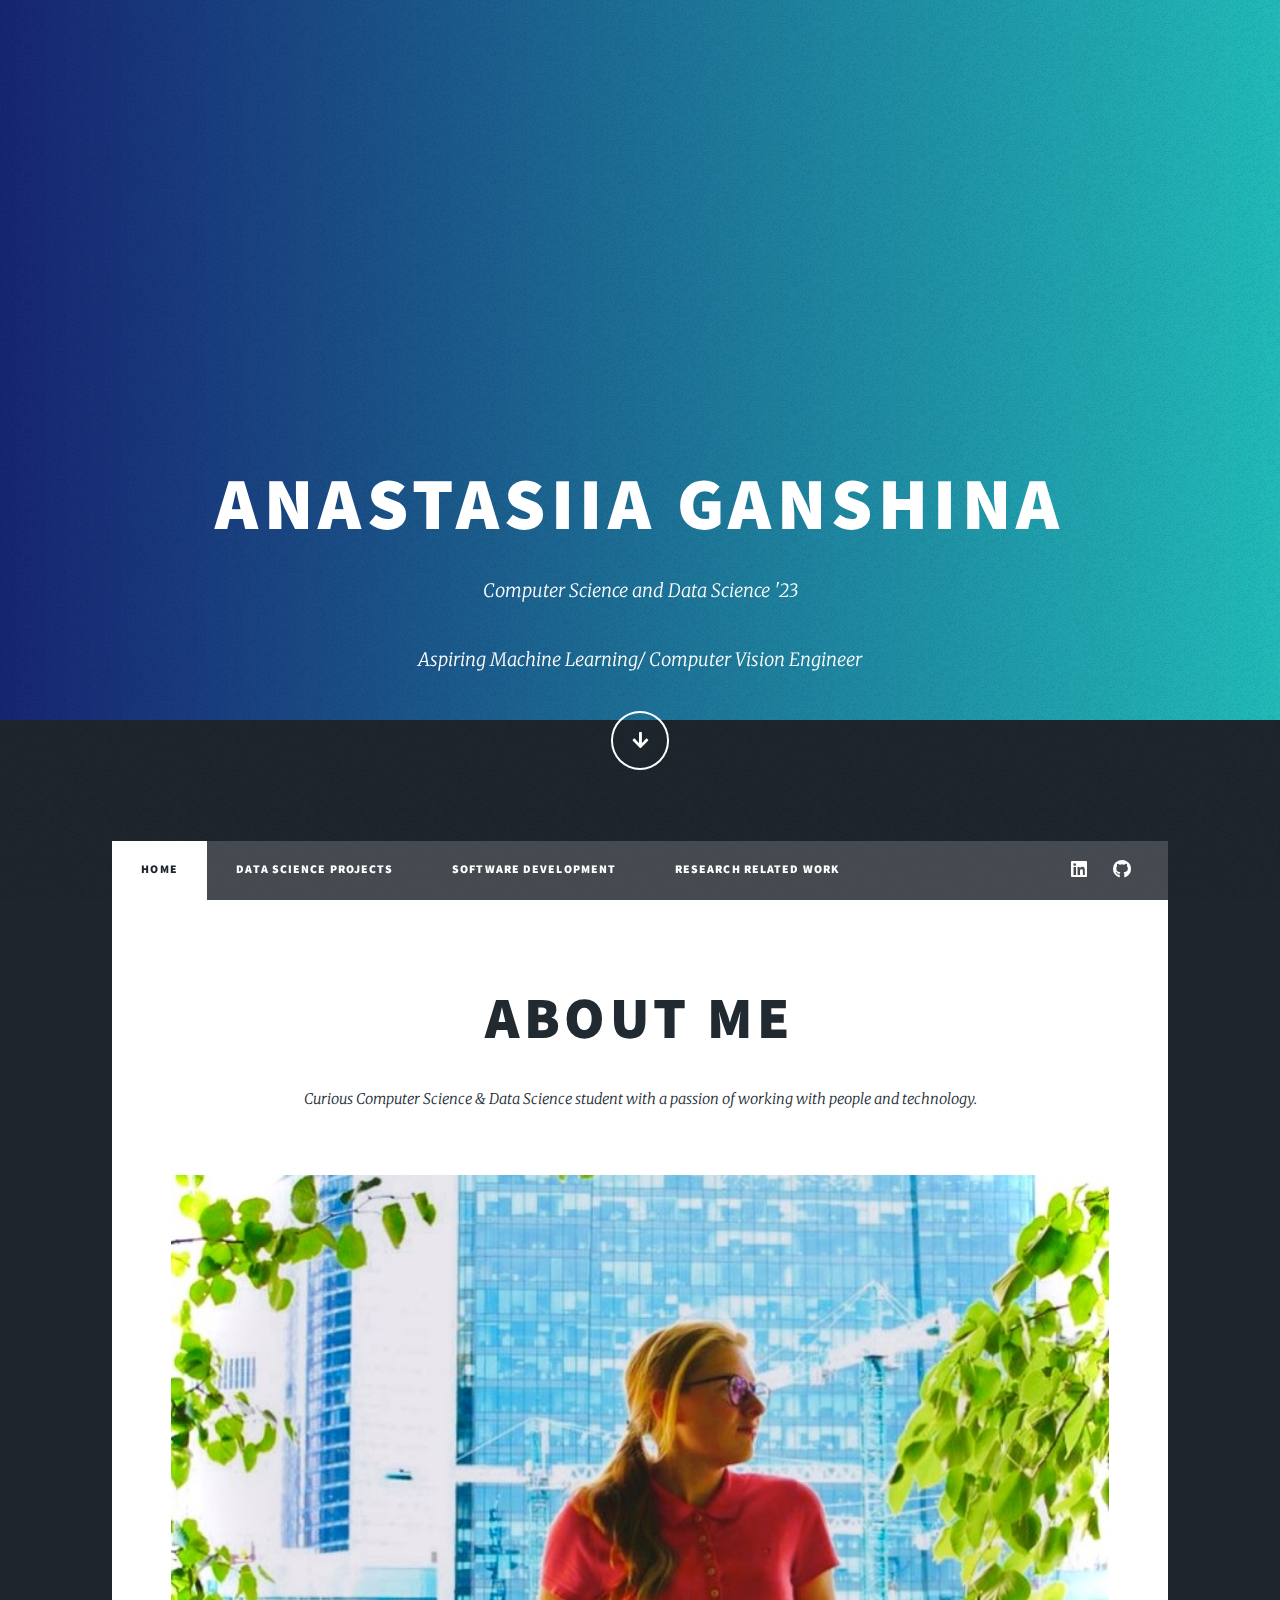
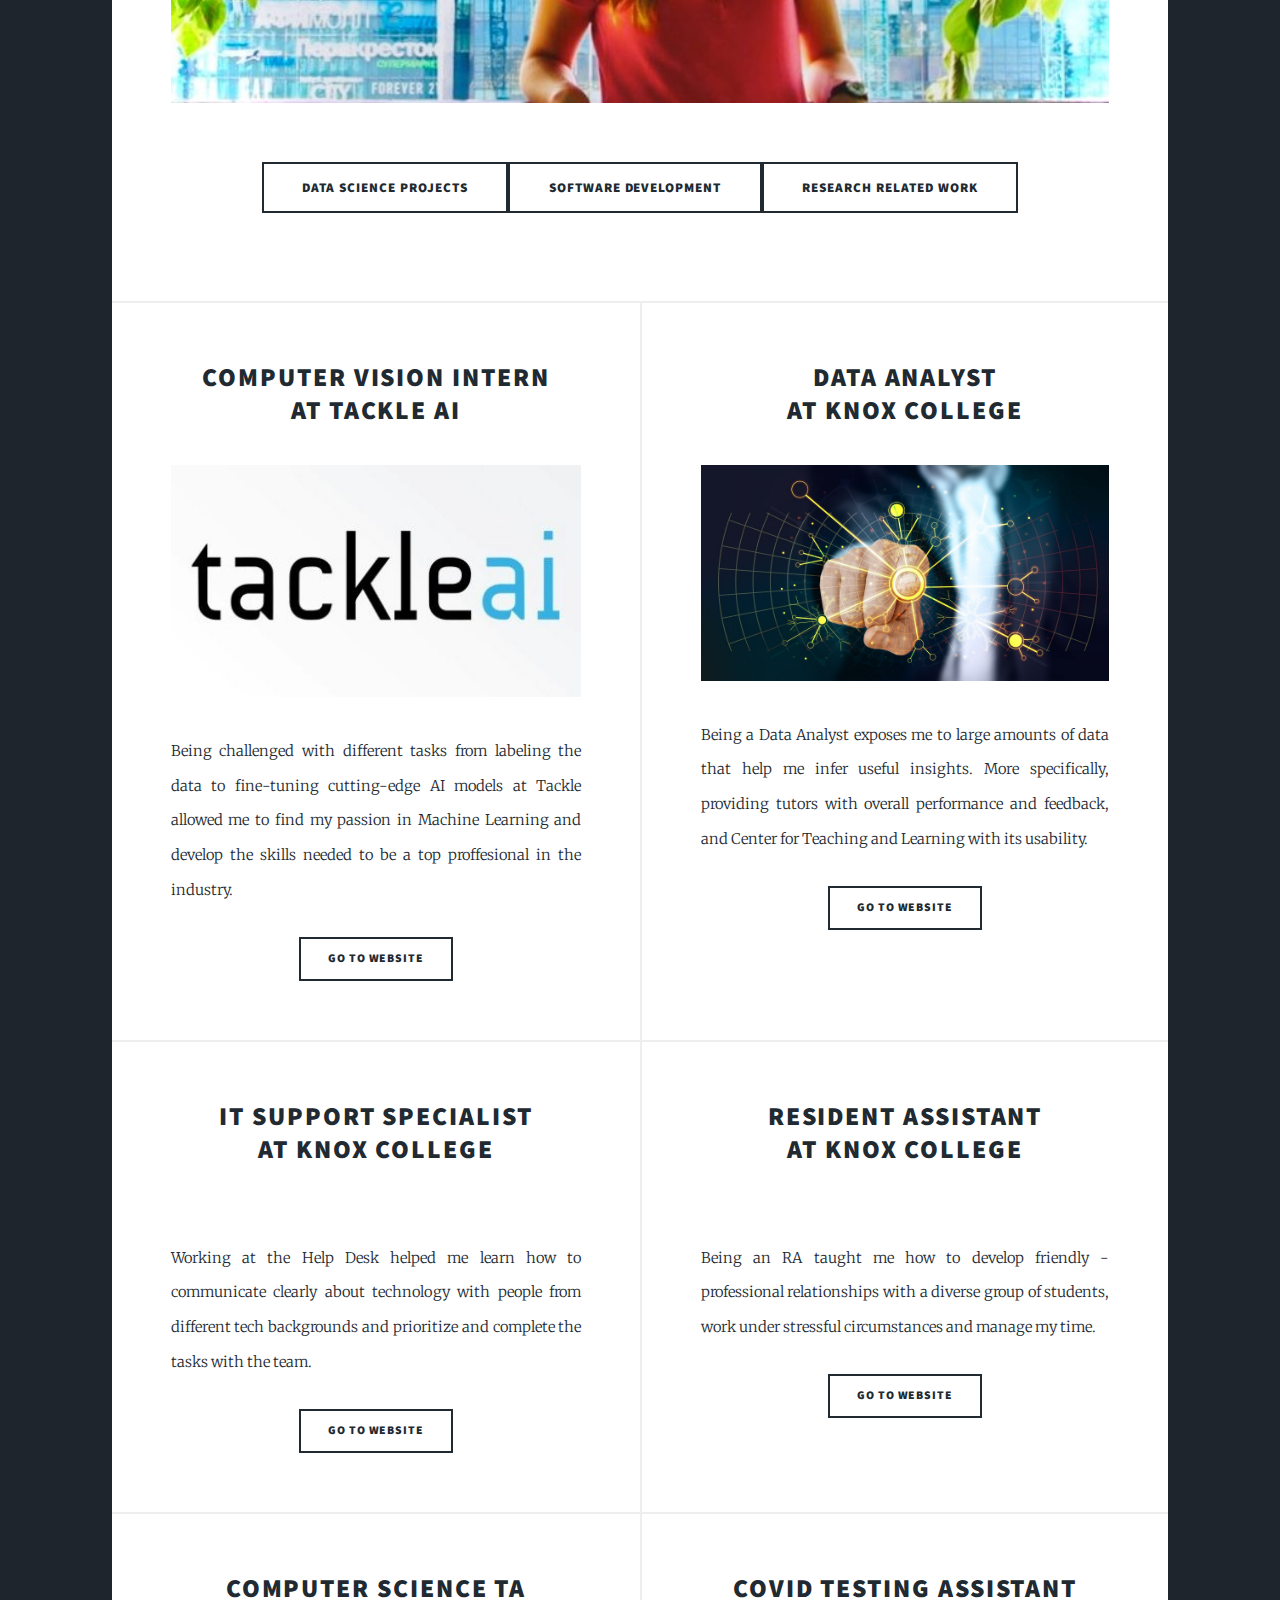
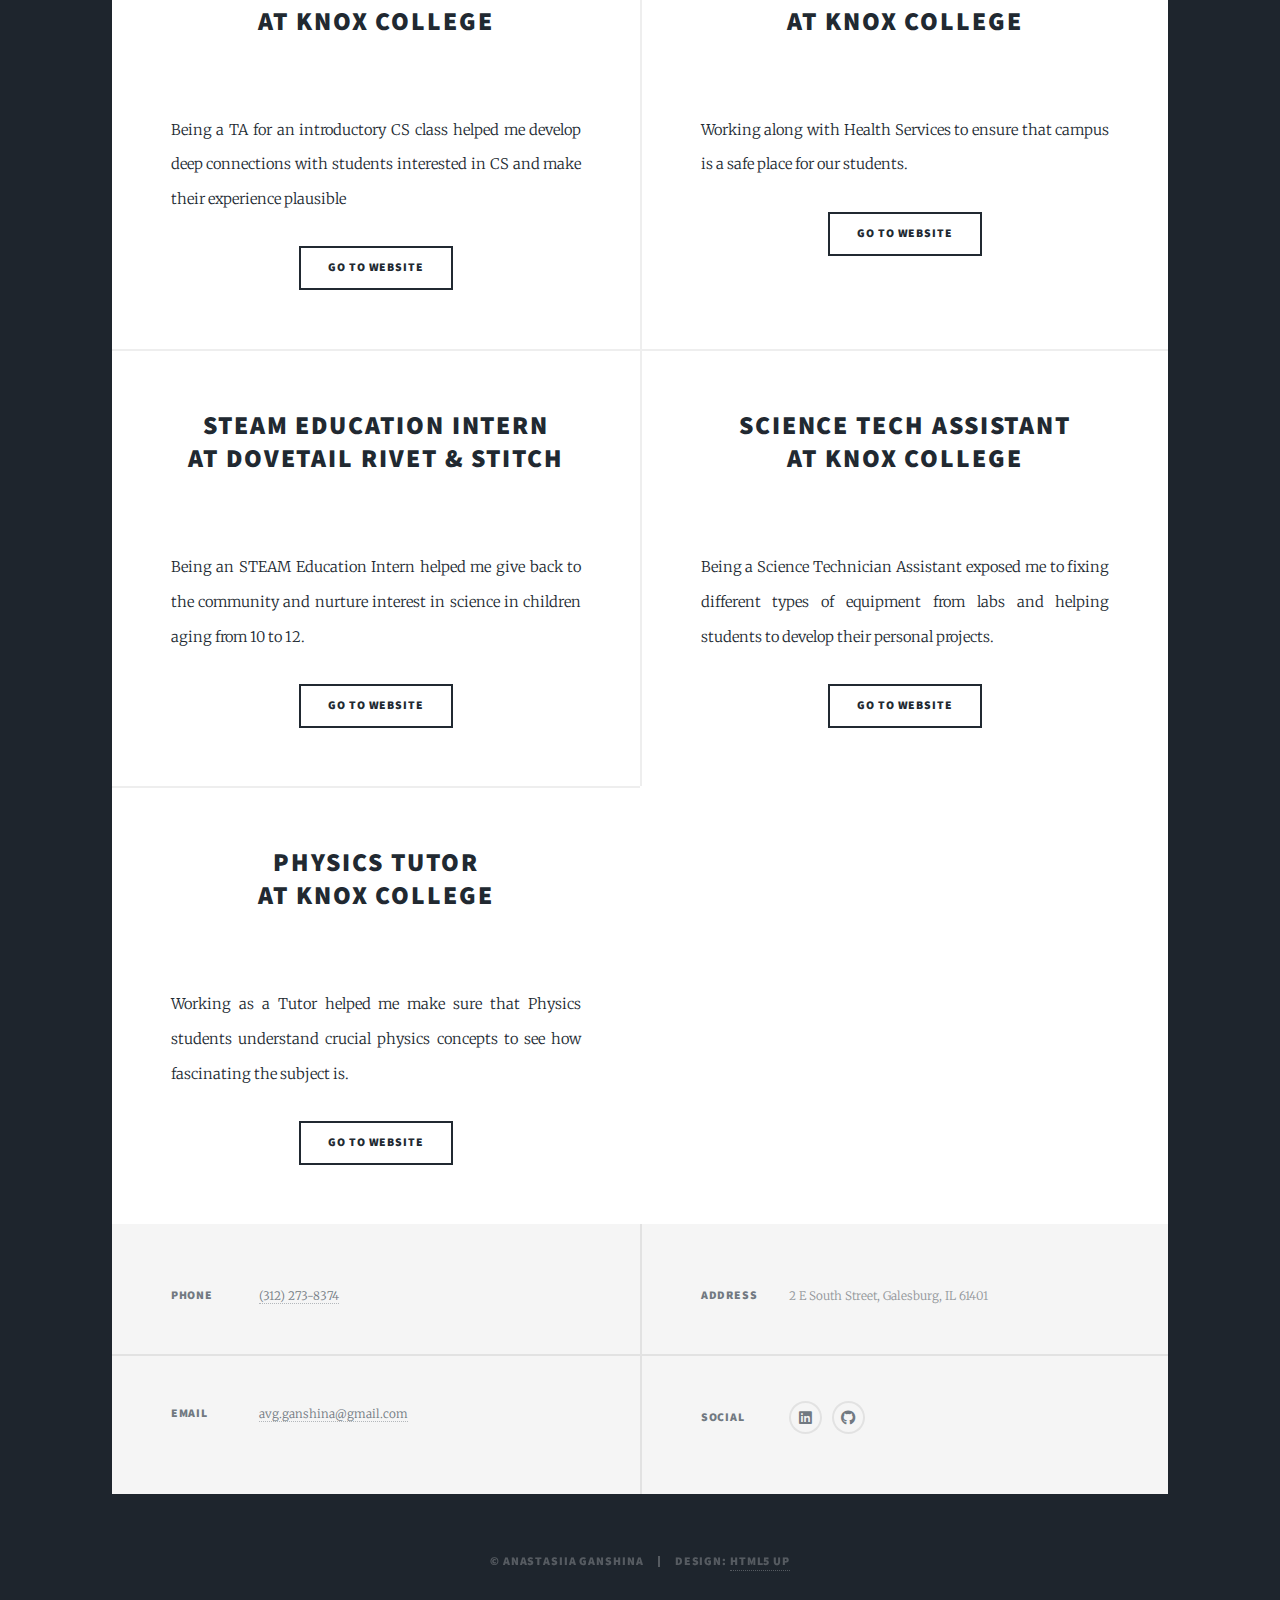
==== index.html @ b0a7578c "Add files via upload" ====
<!DOCTYPE HTML>
<html>
	<head>
		<title>Anastasiia Ganshina</title>
		<meta charset="utf-8" />
		<meta name="viewport" content="width=device-width, initial-scale=1, user-scalable=no" />
		<link rel="stylesheet" href="assets/css/main.css" />
		<noscript><link rel="stylesheet" href="assets/css/noscript.css" /></noscript>
	</head>
	<body class="is-preload">

		<!-- Wrapper -->
			<div id="wrapper" class="fade-in">

				<!-- Intro -->
					<div id="intro">
						<h1>Anastasiia Ganshina</h1>
						<p>Computer Science and Data Science '23</p>
						<p>Aspiring Machine Learning/ Computer Vision Engineer</p>
							<ul class="actions">
							<li><a href="#header" class="button icon solid solo fa-arrow-down scrolly">Continue</a></li>
						</ul>
					</div>

				<!-- Header -->
					<header id="header">
						<a href="index.html" class="logo">My Story</a>
					</header>

				<!-- Nav -->
					<nav id="nav">
						<ul class="links">
							<li class="active"><a href="index.html">Home</a></li>
							<li><a href="datascience.html">Data Science Projects</a></li>
							<li><a href="softwareengineering.html">Software Development</a></li>
							<li><a href="researchwork.html">Research Related Work</a></li>
														
						</ul>
						<ul class="icons">
							<li><a href="https://www.linkedin.com/in/anastasiia-ganshina-69b8a2183/" class="icon brands fa-linkedin"><span class="label">LinkedIn</span></a></li>
							<li><a href="https://github.com/avganshina" class="icon brands fa-github"><span class="label">GitHub</span></a></li>
						</ul>
					</nav>

				<!-- Main -->
					<div id="main">

						<!-- Featured Post -->
							<article class="post featured">
								<header class="major">
									<h2><a href="#">About me</a></h2>
									<p>Curious Computer Science & Data Science student with a passion of working with people and technology.
								</header>
								<a href="#" class="image main"><img src="images/main.jpg" alt="" /></a>
								<ul class="actions special">
									<li><a href="datascience.html" class="button large">Data Science Projects</a><a href="softwareengineering.html" class="button large">Software Development</a><a href="researchwork.html" class="button large">Research Related Work</a></li>
								</ul>
							</article>

						<!-- Posts -->
							<section class="posts">
								<article>
									<header>
										<h2><a href="https://youtu.be/aEk3K0BgQRw">Computer Vision Intern<br />
										at Tackle Ai</a></h2>
									</header>
									<a href="https://youtu.be/aEk3K0BgQRw" class="image fit"><img src="images/tackleai.jpg" alt="" /></a>
									<p> Being challenged with different tasks from labeling the data to fine-tuning cutting-edge AI models at Tackle allowed me to find my passion in Machine Learning and develop the skills needed to be a top proffesional in the industry.</p>
									<ul class="actions special">
										<li><a href="https://tackleai.com/" class="button">Go to Website</a></li>
									</ul>
								</article>

								<article>
									<header>
										<h2><a href="https://www.knox.edu/offices/academic-affairs/center-for-teaching-and-learning/ctl-tutoring">Data Analyst<br />
										at Knox College</a></h2>
									</header>
									<a href="https://www.knox.edu/offices/information-technology-services/help-desk" class="image fit"><img src="images/data.jpg" alt="" /></a>
									<p>Being a Data Analyst exposes me to large amounts of data that help me infer useful insights. More specifically, providing tutors with overall performance and feedback, and Center for Teaching and Learning with its usability.</p>
									<ul class="actions special">
										<li><a href="https://www.knox.edu/offices/information-technology-services/help-desk" class="button">Go to Website</a></li>
									</ul>
								</article>
								<article>
									<header>
										<h2><a href="https://www.knox.edu/offices/information-technology-services/help-desk">IT Support Specialist<br />
										at Knox College</a></h2>
									</header>
									<a href="https://www.knox.edu/offices/information-technology-services/help-desk" class="image fit"><img src="images/helpdesk.jpg" alt="" /></a>
									<p>Working at the Help Desk helped me learn how to communicate clearly about technology with people from different tech backgrounds and prioritize and complete the tasks with the team.</p>
									<ul class="actions special">
										<li><a href="https://www.knox.edu/offices/information-technology-services/help-desk" class="button">Go to Website</a></li>
									</ul>
								</article>
								<article>
									<header>
										<h2><a href="https://www.knox.edu/offices/student-development/campus-life/residence-life/resident-assistant-staff">Resident Assistant<br />
										at Knox College</a></h2>
									</header>
									<a href="https://www.knox.edu/offices/student-development/campus-life/residence-life/resident-assistant-staff" class="image fit"><img src="images/Resident Assistant.jpg" alt="" /></a>
									<p>Being an RA taught me how to develop friendly - professional relationships with a diverse group of students, work under stressful circumstances and manage my time.</p>
									<ul class="actions special">
										<li><a href="https://www.knox.edu/offices/student-development/campus-life/residence-life/resident-assistant-staff" class="button">Go to Website</a></li>
									</ul>
								</article>
								<article>
									<header>
										<h2><a href="https://www.knox.edu/academics/majors-and-minors/computer-science/experiences-and-opportunities">Computer Science TA<br />
										at Knox College</a></h2>
									</header>
									<a href="https://www.knox.edu/academics/majors-and-minors/computer-science/experiences-and-opportunities" class="image fit"><img src="images/code.jpg" alt="" /></a>
									<p>Being a TA for an introductory CS class helped me develop deep connections with students interested in CS and make their experience plausible</p>
									<ul class="actions special">
										<li><a href="https://www.knox.edu/academics/majors-and-minors/computer-science/experiences-and-opportunities" class="button">Go to Website</a></li>
									</ul>
								</article>
								<article>
									<header>
										<h2><a href="https://www.knox.edu/knoxtogether/health-and-wellness">COVID Testing Assistant<br />
										at Knox College</a></h2>
									</header>
									<a href="https://www.knox.edu/offices/information-technology-services/help-desk" class="image fit"><img src="images/covid.jpg" alt="" /></a>
									<p>Working along with Health Services to ensure that campus is a safe place for our students.</p>
									<ul class="actions special">
										<li><a href="https://www.knox.edu/knoxtogether/health-and-wellness" class="button">Go to Website</a></li>
									</ul>
								</article>
								<article>
									<header>
										<h2><a href="https://www.dovetailrivetstitch.com/">STEAM Education Intern<br />
										at Dovetail Rivet & Stitch</a></h2>
									</header>
									<a href="https://www.dovetailrivetstitch.com/" class="image fit"><img src="images/dras.jpg" alt="" /></a>
									<p>Being an STEAM Education Intern helped me give back to the community and nurture interest in science in children aging from 10 to 12.</p>
									<ul class="actions special">
										<li><a href="https://www.dovetailrivetstitch.com/" class="button">Go to Website</a></li>
									</ul>
								</article>
								<article>
									<header>
										<h2><a href="https://www.knox.edu/academics/majors-and-minors/physics/experiences-and-opportunities">Science Tech Assistant<br />
										at Knox College</a></h2>
									</header>
									<a href="https://www.knox.edu/academics/majors-and-minors/physics/experiences-and-opportunities" class="image fit"><img src="images/techassist.jpg" alt="" /></a>
									<p>Being a Science Technician Assistant exposed me to fixing different types of equipment from labs and helping students to develop their personal projects.</p>
									<ul class="actions special">
										<li><a href="https://www.knox.edu/academics/majors-and-minors/physics/experiences-and-opportunities" class="button">Go to Website</a></li>
									</ul>
								</article>
								<article>
									<header>
										<h2><a href="https://www.knox.edu/offices/academic-affairs/center-for-teaching-and-learning/ctl-tutoring">Physics Tutor<br />
										at Knox College</a></h2>
									</header>
									<a href="https://www.knox.edu/offices/academic-affairs/center-for-teaching-and-learning/ctl-tutoring" class="image fit"><img src="images/physics.jpg" alt="" /></a>
									<p>Working as a Tutor helped me make sure that Physics students understand crucial physics concepts to see how fascinating the subject is.</p>
									<ul class="actions special">
										<li><a href="https://www.knox.edu/offices/academic-affairs/center-for-teaching-and-learning/ctl-tutoring" class="button">Go to Website</a></li>
									</ul>
								</article>
							</section>				
					</div>

					<footer id="footer">
						<section class="split contact">
							<section>
								<h3>Phone</h3>
								<p><a href="#">(312) 273-8374</a></p>
							</section>
							<section>
								<h3>Email</h3>
								<p><a href="#">avg.ganshina@gmail.com</a></p>
							</section>
						</section>

						<section class="split contact">
							<section>
								<h3>Address</h3>
								<p>2 E South Street, Galesburg, IL 61401</p>
							</section>
							<section>
								<h3>Social</h3>
								<ul class="icons alt">
									<li><a href="https://www.linkedin.com/in/anastasiia-ganshina-69b8a2183/" class="icon brands alt fa-linkedin"><span class="label">LinkedIn</span></a></li>
									<li><a href="https://github.com/avganshina/anastasiaganshina" class="icon brands alt fa-github"><span class="label">GitHub</span></a></li>
								</ul>
							</section>
						</section>
					</footer>

				<!-- Copyright -->
					<div id="copyright">
						<ul><li>&copy; Anastasiia Ganshina</li><li>Design: <a href="https://html5up.net">HTML5 UP</a></li></ul>
					</div>

			</div>

		<!-- Scripts -->
			<script src="assets/js/jquery.min.js"></script>
			<script src="assets/js/jquery.scrollex.min.js"></script>
			<script src="assets/js/jquery.scrolly.min.js"></script>
			<script src="assets/js/browser.min.js"></script>
			<script src="assets/js/breakpoints.min.js"></script>
			<script src="assets/js/util.js"></script>
			<script src="assets/js/main.js"></script>

	</body>
</html>
---- assets/css/main.css ----
@import url(fontawesome-all.min.css);
@import url("https://fonts.googleapis.com/css?family=Merriweather:300,700,300italic,700italic|Source+Sans+Pro:900");

/*
	Massively by HTML5 UP
	html5up.net | @ajlkn
	Free for personal and commercial use under the CCA 3.0 license (html5up.net/license)
*/

html, body, div, span, applet, object,
iframe, h1, h2, h3, h4, h5, h6, p, blockquote,
pre, a, abbr, acronym, address, big, cite,
code, del, dfn, em, img, ins, kbd, q, s, samp,
small, strike, strong, sub, sup, tt, var, b,
u, i, center, dl, dt, dd, ol, ul, li, fieldset,
form, label, legend, table, caption, tbody,
tfoot, thead, tr, th, td, article, aside,
canvas, details, embed, figure, figcaption,
footer, header, hgroup, menu, nav, output, ruby,
section, summary, time, mark, audio, video {
	margin: 0;
	padding: 0;
	border: 0;
	font-size: 100%;
	font: inherit;
	vertical-align: baseline;}

article, aside, details, figcaption, figure,
footer, header, hgroup, menu, nav, section {
	display: block;}

body {
	line-height: 1;
}

ol, ul {
	list-style: none;
}

blockquote, q {
	quotes: none;
}

	blockquote:before, blockquote:after, q:before, q:after {
		content: '';
		content: none;
	}

table {
	border-collapse: collapse;
	border-spacing: 0;
}

body {
	-webkit-text-size-adjust: none;
}

mark {
	background-color: transparent;
	color: inherit;
}

input::-moz-focus-inner {
	border: 0;
	padding: 0;
}

input, select, textarea {
	-moz-appearance: none;
	-webkit-appearance: none;
	-ms-appearance: none;
	appearance: none;
}

/* Basic */

	@-ms-viewport {
		width: device-width;
	}

	body {
		-ms-overflow-style: scrollbar;
	}

	@media screen and (max-width: 480px) {

		html, body {
			min-width: 320px;
		}

	}

	html {
		box-sizing: border-box;
	}

	*, *:before, *:after {
		box-sizing: inherit;
	}

	body {
		background-color: #1e252d;
	}

		body.is-preload *, body.is-preload *:before, body.is-preload *:after {
			-moz-animation: none !important;
			-webkit-animation: none !important;
			-ms-animation: none !important;
			animation: none !important;
			-moz-transition: none !important;
			-webkit-transition: none !important;
			-ms-transition: none !important;
			transition: none !important;
		}

/* Type */

	html {
		font-size: 16pt;
	}

		@media screen and (max-width: 1680px) {

			html {
				font-size: 12pt;
			}

		}

		@media screen and (max-width: 1280px) {

			html {
				font-size: 11pt;
			}

		}

		@media screen and (max-width: 360px) {

			html {
				font-size: 10pt;
			}

		}

	body {
		color: #212931;
	}

	body, input, select, textarea {
		font-family: "Merriweather", Georgia, serif;
		font-weight: 300;
		font-size: 1rem;
		line-height: 2.375;
	}

	a {
		-moz-transition: color 0.2s ease-in-out, background-color 0.2s ease-in-out, border-color 0.2s ease-in-out, box-shadow 0.2s ease-in-out;
		-webkit-transition: color 0.2s ease-in-out, background-color 0.2s ease-in-out, border-color 0.2s ease-in-out, box-shadow 0.2s ease-in-out;
		-ms-transition: color 0.2s ease-in-out, background-color 0.2s ease-in-out, border-color 0.2s ease-in-out, box-shadow 0.2s ease-in-out;
		transition: color 0.2s ease-in-out, background-color 0.2s ease-in-out, border-color 0.2s ease-in-out, box-shadow 0.2s ease-in-out;
		border-bottom: dotted 1px;
		text-decoration: none;
	}

		a:hover {
			border-bottom-color: transparent;
		}

	strong, b {
		font-weight: 600;
	}

	em, i {
		font-style: italic;
	}

	p {
		text-align: justify;
		margin: 0 0 2rem 0;
	}

	h1, h2, h3, h4, h5, h6 {
		font-family: "Source Sans Pro", Helvetica, sans-serif;
		font-weight: 900;
		line-height: 1.5;
		letter-spacing: 0.075em;
		text-transform: uppercase;
		margin: 0 0 1rem 0;
	}

		h1 a, h2 a, h3 a, h4 a, h5 a, h6 a {
			border-bottom: 0;
			color: inherit;
			text-decoration: none;
		}

	h1 {
		font-size: 4rem;
		line-height: 1.1;
		margin: 0 0 2rem 0;
	}

	h2 {
		font-size: 1.75rem;
		line-height: 1.3;
		margin: 0 0 1.5rem 0;
	}

	h3 {
		font-size: 1.25rem;
		margin: 0 0 1.5rem 0;
	}

	h4 {
		font-size: 1rem;
	}

	h5 {
		font-size: 0.9rem;
	}

	h6 {
		font-size: 0.8rem;
	}

	sub {
		font-size: 0.8rem;
		position: relative;
		top: 0.5rem;
	}

	sup {
		font-size: 0.8rem;
		position: relative;
		top: -0.5rem;
	}

	blockquote {
		border-left: solid 4px;
		font-style: italic;
		margin: 0 0 2rem 0;
		padding: 0.5rem 0 0.5rem 2rem;
	}

	code {
		border: solid 2px;
		font-family: "Courier New", monospace;
		font-size: 0.9rem;
		margin: 0 0.25rem;
		padding: 0.25rem 0.65rem;
	}

	pre {
		-webkit-overflow-scrolling: touch;
		font-family: "Courier New", monospace;
		font-size: 0.9rem;
		margin: 0 0 2rem 0;
	}

		pre code {
			display: block;
			line-height: 1.75;
			padding: 1rem 1.5rem;
			overflow-x: auto;
		}

	hr {
		border: 0;
		border-bottom: solid 2px;
		margin: 3rem 0;
	}

		hr.major {
			margin: 5rem 0;
		}

	.align-left {
		text-align: left;
	}

	.align-center {
		text-align: center;
	}

	.align-right {
		text-align: right;
	}

	input, select, textarea {
		color: #212931;
	}

	a {
		color: #212931;
		border-bottom-color: rgba(33, 41, 49, 0.5);
	}

		a:hover {
			border-bottom-color: transparent;
			color: #18bfef !important;
		}

	strong, b {
		color: #212931;
	}

	h1, h2, h3, h4, h5, h6 {
		color: #212931;
	}

	blockquote {
		border-left-color: #eeeeee;
	}

	code {
		background: rgba(220, 220, 220, 0.25);
		border-color: #eeeeee;
	}

	hr {
		border-bottom-color: #eeeeee;
	}

/* Row */

	.row {
		display: flex;
		flex-wrap: wrap;
		box-sizing: border-box;
		align-items: stretch;
	}

		.row > * {
			box-sizing: border-box;
		}

		.row.gtr-uniform > * > :last-child {
			margin-bottom: 0;
		}

		.row.aln-left {
			justify-content: flex-start;
		}

		.row.aln-center {
			justify-content: center;
		}

		.row.aln-right {
			justify-content: flex-end;
		}

		.row.aln-top {
			align-items: flex-start;
		}

		.row.aln-middle {
			align-items: center;
		}

		.row.aln-bottom {
			align-items: flex-end;
		}

		.row > .imp {
			order: -1;
		}

		.row > .col-1 {
			width: 8.33333%;
		}

		.row > .off-1 {
			margin-left: 8.33333%;
		}

		.row > .col-2 {
			width: 16.66667%;
		}

		.row > .off-2 {
			margin-left: 16.66667%;
		}

		.row > .col-3 {
			width: 25%;
		}

		.row > .off-3 {
			margin-left: 25%;
		}

		.row > .col-4 {
			width: 33.33333%;
		}

		.row > .off-4 {
			margin-left: 33.33333%;
		}

		.row > .col-5 {
			width: 41.66667%;
		}

		.row > .off-5 {
			margin-left: 41.66667%;
		}

		.row > .col-6 {
			width: 50%;
		}

		.row > .off-6 {
			margin-left: 50%;
		}

		.row > .col-7 {
			width: 58.33333%;
		}

		.row > .off-7 {
			margin-left: 58.33333%;
		}

		.row > .col-8 {
			width: 66.66667%;
		}

		.row > .off-8 {
			margin-left: 66.66667%;
		}

		.row > .col-9 {
			width: 75%;
		}

		.row > .off-9 {
			margin-left: 75%;
		}

		.row > .col-10 {
			width: 83.33333%;
		}

		.row > .off-10 {
			margin-left: 83.33333%;
		}

		.row > .col-11 {
			width: 91.66667%;
		}

		.row > .off-11 {
			margin-left: 91.66667%;
		}

		.row > .col-12 {
			width: 100%;
		}

		.row > .off-12 {
			margin-left: 100%;
		}

		.row.gtr-0 {
			margin-top: 0;
			margin-left: 0rem;
		}

			.row.gtr-0 > * {
				padding: 0 0 0 0rem;
			}

			.row.gtr-0.gtr-uniform {
				margin-top: 0rem;
			}

				.row.gtr-0.gtr-uniform > * {
					padding-top: 0rem;
				}

		.row.gtr-25 {
			margin-top: 0;
			margin-left: -0.375rem;
		}

			.row.gtr-25 > * {
				padding: 0 0 0 0.375rem;
			}

			.row.gtr-25.gtr-uniform {
				margin-top: -0.375rem;
			}

				.row.gtr-25.gtr-uniform > * {
					padding-top: 0.375rem;
				}

		.row.gtr-50 {
			margin-top: 0;
			margin-left: -0.75rem;
		}

			.row.gtr-50 > * {
				padding: 0 0 0 0.75rem;
			}

			.row.gtr-50.gtr-uniform {
				margin-top: -0.75rem;
			}

				.row.gtr-50.gtr-uniform > * {
					padding-top: 0.75rem;
				}

		.row {
			margin-top: 0;
			margin-left: -1.5rem;
		}

			.row > * {
				padding: 0 0 0 1.5rem;
			}

			.row.gtr-uniform {
				margin-top: -1.5rem;
			}

				.row.gtr-uniform > * {
					padding-top: 1.5rem;
				}

		.row.gtr-150 {
			margin-top: 0;
			margin-left: -2.25rem;
		}

			.row.gtr-150 > * {
				padding: 0 0 0 2.25rem;
			}

			.row.gtr-150.gtr-uniform {
				margin-top: -2.25rem;
			}

				.row.gtr-150.gtr-uniform > * {
					padding-top: 2.25rem;
				}

		.row.gtr-200 {
			margin-top: 0;
			margin-left: -3rem;
		}

			.row.gtr-200 > * {
				padding: 0 0 0 3rem;
			}

			.row.gtr-200.gtr-uniform {
				margin-top: -3rem;
			}

				.row.gtr-200.gtr-uniform > * {
					padding-top: 3rem;
				}

		@media screen and (max-width: 1680px) {

			.row {
				display: flex;
				flex-wrap: wrap;
				box-sizing: border-box;
				align-items: stretch;
			}

				.row > * {
					box-sizing: border-box;
				}

				.row.gtr-uniform > * > :last-child {
					margin-bottom: 0;
				}

				.row.aln-left {
					justify-content: flex-start;
				}

				.row.aln-center {
					justify-content: center;
				}

				.row.aln-right {
					justify-content: flex-end;
				}

				.row.aln-top {
					align-items: flex-start;
				}

				.row.aln-middle {
					align-items: center;
				}

				.row.aln-bottom {
					align-items: flex-end;
				}

				.row > .imp-xlarge {
					order: -1;
				}

				.row > .col-1-xlarge {
					width: 8.33333%;
				}

				.row > .off-1-xlarge {
					margin-left: 8.33333%;
				}

				.row > .col-2-xlarge {
					width: 16.66667%;
				}

				.row > .off-2-xlarge {
					margin-left: 16.66667%;
				}

				.row > .col-3-xlarge {
					width: 25%;
				}

				.row > .off-3-xlarge {
					margin-left: 25%;
				}

				.row > .col-4-xlarge {
					width: 33.33333%;
				}

				.row > .off-4-xlarge {
					margin-left: 33.33333%;
				}

				.row > .col-5-xlarge {
					width: 41.66667%;
				}

				.row > .off-5-xlarge {
					margin-left: 41.66667%;
				}

				.row > .col-6-xlarge {
					width: 50%;
				}

				.row > .off-6-xlarge {
					margin-left: 50%;
				}

				.row > .col-7-xlarge {
					width: 58.33333%;
				}

				.row > .off-7-xlarge {
					margin-left: 58.33333%;
				}

				.row > .col-8-xlarge {
					width: 66.66667%;
				}

				.row > .off-8-xlarge {
					margin-left: 66.66667%;
				}

				.row > .col-9-xlarge {
					width: 75%;
				}

				.row > .off-9-xlarge {
					margin-left: 75%;
				}

				.row > .col-10-xlarge {
					width: 83.33333%;
				}

				.row > .off-10-xlarge {
					margin-left: 83.33333%;
				}

				.row > .col-11-xlarge {
					width: 91.66667%;
				}

				.row > .off-11-xlarge {
					margin-left: 91.66667%;
				}

				.row > .col-12-xlarge {
					width: 100%;
				}

				.row > .off-12-xlarge {
					margin-left: 100%;
				}

				.row.gtr-0 {
					margin-top: 0;
					margin-left: 0rem;
				}

					.row.gtr-0 > * {
						padding: 0 0 0 0rem;
					}

					.row.gtr-0.gtr-uniform {
						margin-top: 0rem;
					}

						.row.gtr-0.gtr-uniform > * {
							padding-top: 0rem;
						}

				.row.gtr-25 {
					margin-top: 0;
					margin-left: -0.375rem;
				}

					.row.gtr-25 > * {
						padding: 0 0 0 0.375rem;
					}

					.row.gtr-25.gtr-uniform {
						margin-top: -0.375rem;
					}

						.row.gtr-25.gtr-uniform > * {
							padding-top: 0.375rem;
						}

				.row.gtr-50 {
					margin-top: 0;
					margin-left: -0.75rem;
				}

					.row.gtr-50 > * {
						padding: 0 0 0 0.75rem;
					}

					.row.gtr-50.gtr-uniform {
						margin-top: -0.75rem;
					}

						.row.gtr-50.gtr-uniform > * {
							padding-top: 0.75rem;
						}

				.row {
					margin-top: 0;
					margin-left: -1.5rem;
				}

					.row > * {
						padding: 0 0 0 1.5rem;
					}

					.row.gtr-uniform {
						margin-top: -1.5rem;
					}

						.row.gtr-uniform > * {
							padding-top: 1.5rem;
						}

				.row.gtr-150 {
					margin-top: 0;
					margin-left: -2.25rem;
				}

					.row.gtr-150 > * {
						padding: 0 0 0 2.25rem;
					}

					.row.gtr-150.gtr-uniform {
						margin-top: -2.25rem;
					}

						.row.gtr-150.gtr-uniform > * {
							padding-top: 2.25rem;
						}

				.row.gtr-200 {
					margin-top: 0;
					margin-left: -3rem;
				}

					.row.gtr-200 > * {
						padding: 0 0 0 3rem;
					}

					.row.gtr-200.gtr-uniform {
						margin-top: -3rem;
					}

						.row.gtr-200.gtr-uniform > * {
							padding-top: 3rem;
						}

		}

		@media screen and (max-width: 1280px) {

			.row {
				display: flex;
				flex-wrap: wrap;
				box-sizing: border-box;
				align-items: stretch;
			}

				.row > * {
					box-sizing: border-box;
				}

				.row.gtr-uniform > * > :last-child {
					margin-bottom: 0;
				}

				.row.aln-left {
					justify-content: flex-start;
				}

				.row.aln-center {
					justify-content: center;
				}

				.row.aln-right {
					justify-content: flex-end;
				}

				.row.aln-top {
					align-items: flex-start;
				}

				.row.aln-middle {
					align-items: center;
				}

				.row.aln-bottom {
					align-items: flex-end;
				}

				.row > .imp-large {
					order: -1;
				}

				.row > .col-1-large {
					width: 8.33333%;
				}

				.row > .off-1-large {
					margin-left: 8.33333%;
				}

				.row > .col-2-large {
					width: 16.66667%;
				}

				.row > .off-2-large {
					margin-left: 16.66667%;
				}

				.row > .col-3-large {
					width: 25%;
				}

				.row > .off-3-large {
					margin-left: 25%;
				}

				.row > .col-4-large {
					width: 33.33333%;
				}

				.row > .off-4-large {
					margin-left: 33.33333%;
				}

				.row > .col-5-large {
					width: 41.66667%;
				}

				.row > .off-5-large {
					margin-left: 41.66667%;
				}

				.row > .col-6-large {
					width: 50%;
				}

				.row > .off-6-large {
					margin-left: 50%;
				}

				.row > .col-7-large {
					width: 58.33333%;
				}

				.row > .off-7-large {
					margin-left: 58.33333%;
				}

				.row > .col-8-large {
					width: 66.66667%;
				}

				.row > .off-8-large {
					margin-left: 66.66667%;
				}

				.row > .col-9-large {
					width: 75%;
				}

				.row > .off-9-large {
					margin-left: 75%;
				}

				.row > .col-10-large {
					width: 83.33333%;
				}

				.row > .off-10-large {
					margin-left: 83.33333%;
				}

				.row > .col-11-large {
					width: 91.66667%;
				}

				.row > .off-11-large {
					margin-left: 91.66667%;
				}

				.row > .col-12-large {
					width: 100%;
				}

				.row > .off-12-large {
					margin-left: 100%;
				}

				.row.gtr-0 {
					margin-top: 0;
					margin-left: 0rem;
				}

					.row.gtr-0 > * {
						padding: 0 0 0 0rem;
					}

					.row.gtr-0.gtr-uniform {
						margin-top: 0rem;
					}

						.row.gtr-0.gtr-uniform > * {
							padding-top: 0rem;
						}

				.row.gtr-25 {
					margin-top: 0;
					margin-left: -0.375rem;
				}

					.row.gtr-25 > * {
						padding: 0 0 0 0.375rem;
					}

					.row.gtr-25.gtr-uniform {
						margin-top: -0.375rem;
					}

						.row.gtr-25.gtr-uniform > * {
							padding-top: 0.375rem;
						}

				.row.gtr-50 {
					margin-top: 0;
					margin-left: -0.75rem;
				}

					.row.gtr-50 > * {
						padding: 0 0 0 0.75rem;
					}

					.row.gtr-50.gtr-uniform {
						margin-top: -0.75rem;
					}

						.row.gtr-50.gtr-uniform > * {
							padding-top: 0.75rem;
						}

				.row {
					margin-top: 0;
					margin-left: -1.5rem;
				}

					.row > * {
						padding: 0 0 0 1.5rem;
					}

					.row.gtr-uniform {
						margin-top: -1.5rem;
					}

						.row.gtr-uniform > * {
							padding-top: 1.5rem;
						}

				.row.gtr-150 {
					margin-top: 0;
					margin-left: -2.25rem;
				}

					.row.gtr-150 > * {
						padding: 0 0 0 2.25rem;
					}

					.row.gtr-150.gtr-uniform {
						margin-top: -2.25rem;
					}

						.row.gtr-150.gtr-uniform > * {
							padding-top: 2.25rem;
						}

				.row.gtr-200 {
					margin-top: 0;
					margin-left: -3rem;
				}

					.row.gtr-200 > * {
						padding: 0 0 0 3rem;
					}

					.row.gtr-200.gtr-uniform {
						margin-top: -3rem;
					}

						.row.gtr-200.gtr-uniform > * {
							padding-top: 3rem;
						}

		}

		@media screen and (max-width: 980px) {

			.row {
				display: flex;
				flex-wrap: wrap;
				box-sizing: border-box;
				align-items: stretch;
			}

				.row > * {
					box-sizing: border-box;
				}

				.row.gtr-uniform > * > :last-child {
					margin-bottom: 0;
				}

				.row.aln-left {
					justify-content: flex-start;
				}

				.row.aln-center {
					justify-content: center;
				}

				.row.aln-right {
					justify-content: flex-end;
				}

				.row.aln-top {
					align-items: flex-start;
				}

				.row.aln-middle {
					align-items: center;
				}

				.row.aln-bottom {
					align-items: flex-end;
				}

				.row > .imp-medium {
					order: -1;
				}

				.row > .col-1-medium {
					width: 8.33333%;
				}

				.row > .off-1-medium {
					margin-left: 8.33333%;
				}

				.row > .col-2-medium {
					width: 16.66667%;
				}

				.row > .off-2-medium {
					margin-left: 16.66667%;
				}

				.row > .col-3-medium {
					width: 25%;
				}

				.row > .off-3-medium {
					margin-left: 25%;
				}

				.row > .col-4-medium {
					width: 33.33333%;
				}

				.row > .off-4-medium {
					margin-left: 33.33333%;
				}

				.row > .col-5-medium {
					width: 41.66667%;
				}

				.row > .off-5-medium {
					margin-left: 41.66667%;
				}

				.row > .col-6-medium {
					width: 50%;
				}

				.row > .off-6-medium {
					margin-left: 50%;
				}

				.row > .col-7-medium {
					width: 58.33333%;
				}

				.row > .off-7-medium {
					margin-left: 58.33333%;
				}

				.row > .col-8-medium {
					width: 66.66667%;
				}

				.row > .off-8-medium {
					margin-left: 66.66667%;
				}

				.row > .col-9-medium {
					width: 75%;
				}

				.row > .off-9-medium {
					margin-left: 75%;
				}

				.row > .col-10-medium {
					width: 83.33333%;
				}

				.row > .off-10-medium {
					margin-left: 83.33333%;
				}

				.row > .col-11-medium {
					width: 91.66667%;
				}

				.row > .off-11-medium {
					margin-left: 91.66667%;
				}

				.row > .col-12-medium {
					width: 100%;
				}

				.row > .off-12-medium {
					margin-left: 100%;
				}

				.row.gtr-0 {
					margin-top: 0;
					margin-left: 0rem;
				}

					.row.gtr-0 > * {
						padding: 0 0 0 0rem;
					}

					.row.gtr-0.gtr-uniform {
						margin-top: 0rem;
					}

						.row.gtr-0.gtr-uniform > * {
							padding-top: 0rem;
						}

				.row.gtr-25 {
					margin-top: 0;
					margin-left: -0.375rem;
				}

					.row.gtr-25 > * {
						padding: 0 0 0 0.375rem;
					}

					.row.gtr-25.gtr-uniform {
						margin-top: -0.375rem;
					}

						.row.gtr-25.gtr-uniform > * {
							padding-top: 0.375rem;
						}

				.row.gtr-50 {
					margin-top: 0;
					margin-left: -0.75rem;
				}

					.row.gtr-50 > * {
						padding: 0 0 0 0.75rem;
					}

					.row.gtr-50.gtr-uniform {
						margin-top: -0.75rem;
					}

						.row.gtr-50.gtr-uniform > * {
							padding-top: 0.75rem;
						}

				.row {
					margin-top: 0;
					margin-left: -1.5rem;
				}

					.row > * {
						padding: 0 0 0 1.5rem;
					}

					.row.gtr-uniform {
						margin-top: -1.5rem;
					}

						.row.gtr-uniform > * {
							padding-top: 1.5rem;
						}

				.row.gtr-150 {
					margin-top: 0;
					margin-left: -2.25rem;
				}

					.row.gtr-150 > * {
						padding: 0 0 0 2.25rem;
					}

					.row.gtr-150.gtr-uniform {
						margin-top: -2.25rem;
					}

						.row.gtr-150.gtr-uniform > * {
							padding-top: 2.25rem;
						}

				.row.gtr-200 {
					margin-top: 0;
					margin-left: -3rem;
				}

					.row.gtr-200 > * {
						padding: 0 0 0 3rem;
					}

					.row.gtr-200.gtr-uniform {
						margin-top: -3rem;
					}

						.row.gtr-200.gtr-uniform > * {
							padding-top: 3rem;
						}

		}

		@media screen and (max-width: 736px) {

			.row {
				display: flex;
				flex-wrap: wrap;
				box-sizing: border-box;
				align-items: stretch;
			}

				.row > * {
					box-sizing: border-box;
				}

				.row.gtr-uniform > * > :last-child {
					margin-bottom: 0;
				}

				.row.aln-left {
					justify-content: flex-start;
				}

				.row.aln-center {
					justify-content: center;
				}

				.row.aln-right {
					justify-content: flex-end;
				}

				.row.aln-top {
					align-items: flex-start;
				}

				.row.aln-middle {
					align-items: center;
				}

				.row.aln-bottom {
					align-items: flex-end;
				}

				.row > .imp-small {
					order: -1;
				}

				.row > .col-1-small {
					width: 8.33333%;
				}

				.row > .off-1-small {
					margin-left: 8.33333%;
				}

				.row > .col-2-small {
					width: 16.66667%;
				}

				.row > .off-2-small {
					margin-left: 16.66667%;
				}

				.row > .col-3-small {
					width: 25%;
				}

				.row > .off-3-small {
					margin-left: 25%;
				}

				.row > .col-4-small {
					width: 33.33333%;
				}

				.row > .off-4-small {
					margin-left: 33.33333%;
				}

				.row > .col-5-small {
					width: 41.66667%;
				}

				.row > .off-5-small {
					margin-left: 41.66667%;
				}

				.row > .col-6-small {
					width: 50%;
				}

				.row > .off-6-small {
					margin-left: 50%;
				}

				.row > .col-7-small {
					width: 58.33333%;
				}

				.row > .off-7-small {
					margin-left: 58.33333%;
				}

				.row > .col-8-small {
					width: 66.66667%;
				}

				.row > .off-8-small {
					margin-left: 66.66667%;
				}

				.row > .col-9-small {
					width: 75%;
				}

				.row > .off-9-small {
					margin-left: 75%;
				}

				.row > .col-10-small {
					width: 83.33333%;
				}

				.row > .off-10-small {
					margin-left: 83.33333%;
				}

				.row > .col-11-small {
					width: 91.66667%;
				}

				.row > .off-11-small {
					margin-left: 91.66667%;
				}

				.row > .col-12-small {
					width: 100%;
				}

				.row > .off-12-small {
					margin-left: 100%;
				}

				.row.gtr-0 {
					margin-top: 0;
					margin-left: 0rem;
				}

					.row.gtr-0 > * {
						padding: 0 0 0 0rem;
					}

					.row.gtr-0.gtr-uniform {
						margin-top: 0rem;
					}

						.row.gtr-0.gtr-uniform > * {
							padding-top: 0rem;
						}

				.row.gtr-25 {
					margin-top: 0;
					margin-left: -0.375rem;
				}

					.row.gtr-25 > * {
						padding: 0 0 0 0.375rem;
					}

					.row.gtr-25.gtr-uniform {
						margin-top: -0.375rem;
					}

						.row.gtr-25.gtr-uniform > * {
							padding-top: 0.375rem;
						}

				.row.gtr-50 {
					margin-top: 0;
					margin-left: -0.75rem;
				}

					.row.gtr-50 > * {
						padding: 0 0 0 0.75rem;
					}

					.row.gtr-50.gtr-uniform {
						margin-top: -0.75rem;
					}

						.row.gtr-50.gtr-uniform > * {
							padding-top: 0.75rem;
						}

				.row {
					margin-top: 0;
					margin-left: -1.5rem;
				}

					.row > * {
						padding: 0 0 0 1.5rem;
					}

					.row.gtr-uniform {
						margin-top: -1.5rem;
					}

						.row.gtr-uniform > * {
							padding-top: 1.5rem;
						}

				.row.gtr-150 {
					margin-top: 0;
					margin-left: -2.25rem;
				}

					.row.gtr-150 > * {
						padding: 0 0 0 2.25rem;
					}

					.row.gtr-150.gtr-uniform {
						margin-top: -2.25rem;
					}

						.row.gtr-150.gtr-uniform > * {
							padding-top: 2.25rem;
						}

				.row.gtr-200 {
					margin-top: 0;
					margin-left: -3rem;
				}

					.row.gtr-200 > * {
						padding: 0 0 0 3rem;
					}

					.row.gtr-200.gtr-uniform {
						margin-top: -3rem;
					}

						.row.gtr-200.gtr-uniform > * {
							padding-top: 3rem;
						}

		}

		@media screen and (max-width: 480px) {

			.row {
				display: flex;
				flex-wrap: wrap;
				box-sizing: border-box;
				align-items: stretch;
			}

				.row > * {
					box-sizing: border-box;
				}

				.row.gtr-uniform > * > :last-child {
					margin-bottom: 0;
				}

				.row.aln-left {
					justify-content: flex-start;
				}

				.row.aln-center {
					justify-content: center;
				}

				.row.aln-right {
					justify-content: flex-end;
				}

				.row.aln-top {
					align-items: flex-start;
				}

				.row.aln-middle {
					align-items: center;
				}

				.row.aln-bottom {
					align-items: flex-end;
				}

				.row > .imp-xsmall {
					order: -1;
				}

				.row > .col-1-xsmall {
					width: 8.33333%;
				}

				.row > .off-1-xsmall {
					margin-left: 8.33333%;
				}

				.row > .col-2-xsmall {
					width: 16.66667%;
				}

				.row > .off-2-xsmall {
					margin-left: 16.66667%;
				}

				.row > .col-3-xsmall {
					width: 25%;
				}

				.row > .off-3-xsmall {
					margin-left: 25%;
				}

				.row > .col-4-xsmall {
					width: 33.33333%;
				}

				.row > .off-4-xsmall {
					margin-left: 33.33333%;
				}

				.row > .col-5-xsmall {
					width: 41.66667%;
				}

				.row > .off-5-xsmall {
					margin-left: 41.66667%;
				}

				.row > .col-6-xsmall {
					width: 50%;
				}

				.row > .off-6-xsmall {
					margin-left: 50%;
				}

				.row > .col-7-xsmall {
					width: 58.33333%;
				}

				.row > .off-7-xsmall {
					margin-left: 58.33333%;
				}

				.row > .col-8-xsmall {
					width: 66.66667%;
				}

				.row > .off-8-xsmall {
					margin-left: 66.66667%;
				}

				.row > .col-9-xsmall {
					width: 75%;
				}

				.row > .off-9-xsmall {
					margin-left: 75%;
				}

				.row > .col-10-xsmall {
					width: 83.33333%;
				}

				.row > .off-10-xsmall {
					margin-left: 83.33333%;
				}

				.row > .col-11-xsmall {
					width: 91.66667%;
				}

				.row > .off-11-xsmall {
					margin-left: 91.66667%;
				}

				.row > .col-12-xsmall {
					width: 100%;
				}

				.row > .off-12-xsmall {
					margin-left: 100%;
				}

				.row.gtr-0 {
					margin-top: 0;
					margin-left: 0rem;
				}

					.row.gtr-0 > * {
						padding: 0 0 0 0rem;
					}

					.row.gtr-0.gtr-uniform {
						margin-top: 0rem;
					}

						.row.gtr-0.gtr-uniform > * {
							padding-top: 0rem;
						}

				.row.gtr-25 {
					margin-top: 0;
					margin-left: -0.375rem;
				}

					.row.gtr-25 > * {
						padding: 0 0 0 0.375rem;
					}

					.row.gtr-25.gtr-uniform {
						margin-top: -0.375rem;
					}

						.row.gtr-25.gtr-uniform > * {
							padding-top: 0.375rem;
						}

				.row.gtr-50 {
					margin-top: 0;
					margin-left: -0.75rem;
				}

					.row.gtr-50 > * {
						padding: 0 0 0 0.75rem;
					}

					.row.gtr-50.gtr-uniform {
						margin-top: -0.75rem;
					}

						.row.gtr-50.gtr-uniform > * {
							padding-top: 0.75rem;
						}

				.row {
					margin-top: 0;
					margin-left: -1.5rem;
				}

					.row > * {
						padding: 0 0 0 1.5rem;
					}

					.row.gtr-uniform {
						margin-top: -1.5rem;
					}

						.row.gtr-uniform > * {
							padding-top: 1.5rem;
						}

				.row.gtr-150 {
					margin-top: 0;
					margin-left: -2.25rem;
				}

					.row.gtr-150 > * {
						padding: 0 0 0 2.25rem;
					}

					.row.gtr-150.gtr-uniform {
						margin-top: -2.25rem;
					}

						.row.gtr-150.gtr-uniform > * {
							padding-top: 2.25rem;
						}

				.row.gtr-200 {
					margin-top: 0;
					margin-left: -3rem;
				}

					.row.gtr-200 > * {
						padding: 0 0 0 3rem;
					}

					.row.gtr-200.gtr-uniform {
						margin-top: -3rem;
					}

						.row.gtr-200.gtr-uniform > * {
							padding-top: 3rem;
						}

		}

		@media screen and (max-width: 360px) {

			.row {
				display: flex;
				flex-wrap: wrap;
				box-sizing: border-box;
				align-items: stretch;
			}

				.row > * {
					box-sizing: border-box;
				}

				.row.gtr-uniform > * > :last-child {
					margin-bottom: 0;
				}

				.row.aln-left {
					justify-content: flex-start;
				}

				.row.aln-center {
					justify-content: center;
				}

				.row.aln-right {
					justify-content: flex-end;
				}

				.row.aln-top {
					align-items: flex-start;
				}

				.row.aln-middle {
					align-items: center;
				}

				.row.aln-bottom {
					align-items: flex-end;
				}

				.row > .imp-xxsmall {
					order: -1;
				}

				.row > .col-1-xxsmall {
					width: 8.33333%;
				}

				.row > .off-1-xxsmall {
					margin-left: 8.33333%;
				}

				.row > .col-2-xxsmall {
					width: 16.66667%;
				}

				.row > .off-2-xxsmall {
					margin-left: 16.66667%;
				}

				.row > .col-3-xxsmall {
					width: 25%;
				}

				.row > .off-3-xxsmall {
					margin-left: 25%;
				}

				.row > .col-4-xxsmall {
					width: 33.33333%;
				}

				.row > .off-4-xxsmall {
					margin-left: 33.33333%;
				}

				.row > .col-5-xxsmall {
					width: 41.66667%;
				}

				.row > .off-5-xxsmall {
					margin-left: 41.66667%;
				}

				.row > .col-6-xxsmall {
					width: 50%;
				}

				.row > .off-6-xxsmall {
					margin-left: 50%;
				}

				.row > .col-7-xxsmall {
					width: 58.33333%;
				}

				.row > .off-7-xxsmall {
					margin-left: 58.33333%;
				}

				.row > .col-8-xxsmall {
					width: 66.66667%;
				}

				.row > .off-8-xxsmall {
					margin-left: 66.66667%;
				}

				.row > .col-9-xxsmall {
					width: 75%;
				}

				.row > .off-9-xxsmall {
					margin-left: 75%;
				}

				.row > .col-10-xxsmall {
					width: 83.33333%;
				}

				.row > .off-10-xxsmall {
					margin-left: 83.33333%;
				}

				.row > .col-11-xxsmall {
					width: 91.66667%;
				}

				.row > .off-11-xxsmall {
					margin-left: 91.66667%;
				}

				.row > .col-12-xxsmall {
					width: 100%;
				}

				.row > .off-12-xxsmall {
					margin-left: 100%;
				}

				.row.gtr-0 {
					margin-top: 0;
					margin-left: 0rem;
				}

					.row.gtr-0 > * {
						padding: 0 0 0 0rem;
					}

					.row.gtr-0.gtr-uniform {
						margin-top: 0rem;
					}

						.row.gtr-0.gtr-uniform > * {
							padding-top: 0rem;
						}

				.row.gtr-25 {
					margin-top: 0;
					margin-left: -0.375rem;
				}

					.row.gtr-25 > * {
						padding: 0 0 0 0.375rem;
					}

					.row.gtr-25.gtr-uniform {
						margin-top: -0.375rem;
					}

						.row.gtr-25.gtr-uniform > * {
							padding-top: 0.375rem;
						}

				.row.gtr-50 {
					margin-top: 0;
					margin-left: -0.75rem;
				}

					.row.gtr-50 > * {
						padding: 0 0 0 0.75rem;
					}

					.row.gtr-50.gtr-uniform {
						margin-top: -0.75rem;
					}

						.row.gtr-50.gtr-uniform > * {
							padding-top: 0.75rem;
						}

				.row {
					margin-top: 0;
					margin-left: -1.5rem;
				}

					.row > * {
						padding: 0 0 0 1.5rem;
					}

					.row.gtr-uniform {
						margin-top: -1.5rem;
					}

						.row.gtr-uniform > * {
							padding-top: 1.5rem;
						}

				.row.gtr-150 {
					margin-top: 0;
					margin-left: -2.25rem;
				}

					.row.gtr-150 > * {
						padding: 0 0 0 2.25rem;
					}

					.row.gtr-150.gtr-uniform {
						margin-top: -2.25rem;
					}

						.row.gtr-150.gtr-uniform > * {
							padding-top: 2.25rem;
						}

				.row.gtr-200 {
					margin-top: 0;
					margin-left: -3rem;
				}

					.row.gtr-200 > * {
						padding: 0 0 0 3rem;
					}

					.row.gtr-200.gtr-uniform {
						margin-top: -3rem;
					}

						.row.gtr-200.gtr-uniform > * {
							padding-top: 3rem;
						}

		}

/* Box */

	.box {
		border: solid 2px;
		margin-bottom: 2rem;
		padding: 1.5rem;
	}

		.box > :last-child,
		.box > :last-child > :last-child,
		.box > :last-child > :last-child > :last-child {
			margin-bottom: 0;
		}

		.box.alt {
			border: 0;
			border-radius: 0;
			padding: 0;
		}

	.box {
		border-color: #eeeeee;
	}

/* Button */

	input[type="submit"],
	input[type="reset"],
	input[type="button"],
	button,
	.button {
		-moz-appearance: none;
		-webkit-appearance: none;
		-ms-appearance: none;
		appearance: none;
		-moz-transition: background-color 0.2s ease-in-out, box-shadow 0.2s ease-in-out, color 0.2s ease-in-out;
		-webkit-transition: background-color 0.2s ease-in-out, box-shadow 0.2s ease-in-out, color 0.2s ease-in-out;
		-ms-transition: background-color 0.2s ease-in-out, box-shadow 0.2s ease-in-out, color 0.2s ease-in-out;
		transition: background-color 0.2s ease-in-out, box-shadow 0.2s ease-in-out, color 0.2s ease-in-out;
		border: 0;
		border-radius: 0;
		cursor: pointer;
		display: inline-block;
		font-family: "Source Sans Pro", Helvetica, sans-serif;
		font-size: 0.8rem;
		font-weight: 900;
		letter-spacing: 0.075em;
		height: 3rem;
		line-height: 3rem;
		padding: 0 2rem;
		text-align: center;
		text-decoration: none;
		text-transform: uppercase;
		white-space: nowrap;
	}

		input[type="submit"].icon:before,
		input[type="reset"].icon:before,
		input[type="button"].icon:before,
		button.icon:before,
		.button.icon:before {
			margin-right: 0.5rem;
		}

		input[type="submit"].icon.solo,
		input[type="reset"].icon.solo,
		input[type="button"].icon.solo,
		button.icon.solo,
		.button.icon.solo {
			position: relative;
			width: 4rem;
			height: 4rem;
			line-height: 4rem;
			border-radius: 4rem;
			text-indent: 4rem;
			overflow: hidden;
			padding: 0;
			white-space: nowrap;
		}

			input[type="submit"].icon.solo:before,
			input[type="reset"].icon.solo:before,
			input[type="button"].icon.solo:before,
			button.icon.solo:before,
			.button.icon.solo:before {
				position: absolute;
				display: block;
				top: 0;
				left: 0;
				width: inherit;
				height: inherit;
				line-height: inherit;
				font-size: 1.25rem;
				margin-right: 0;
				text-align: center;
				text-indent: 0;
			}

		input[type="submit"].fit,
		input[type="reset"].fit,
		input[type="button"].fit,
		button.fit,
		.button.fit {
			width: 100%;
		}

		input[type="submit"].small,
		input[type="reset"].small,
		input[type="button"].small,
		button.small,
		.button.small {
			font-size: 0.7rem;
			height: 2.5rem;
			line-height: 2.5rem;
			padding: 0 1.5rem;
		}

		input[type="submit"].large,
		input[type="reset"].large,
		input[type="button"].large,
		button.large,
		.button.large {
			font-size: 0.9rem;
			height: 3.5rem;
			line-height: 3.5rem;
			padding: 0 2.75rem;
		}

		@media screen and (max-width: 980px) {

			input[type="submit"],
			input[type="reset"],
			input[type="button"],
			button,
			.button {
				font-size: 0.9rem;
				height: 3.25rem;
				line-height: 3.25rem;
			}

				input[type="submit"].large,
				input[type="reset"].large,
				input[type="button"].large,
				button.large,
				.button.large {
					font-size: 1rem;
					height: 3.75rem;
					line-height: 3.75rem;
				}

		}

		input[type="submit"].disabled, input[type="submit"]:disabled,
		input[type="reset"].disabled,
		input[type="reset"]:disabled,
		input[type="button"].disabled,
		input[type="button"]:disabled,
		button.disabled,
		button:disabled,
		.button.disabled,
		.button:disabled {
			pointer-events: none;
			opacity: 0.25;
		}

	input[type="submit"],
	input[type="reset"],
	input[type="button"],
	button,
	.button {
		background-color: transparent;
		box-shadow: inset 0 0 0 2px #212931;
		color: #212931 !important;
	}

		input[type="submit"]:hover,
		input[type="reset"]:hover,
		input[type="button"]:hover,
		button:hover,
		.button:hover {
			box-shadow: inset 0 0 0 2px #18bfef;
			color: #18bfef !important;
		}

		input[type="submit"].primary,
		input[type="reset"].primary,
		input[type="button"].primary,
		button.primary,
		.button.primary {
			background-color: #212931;
			box-shadow: none;
			color: #ffffff !important;
		}

			input[type="submit"].primary:hover,
			input[type="reset"].primary:hover,
			input[type="button"].primary:hover,
			button.primary:hover,
			.button.primary:hover {
				background-color: #18bfef;
			}

/* Form */

	form {
		margin: 0 0 2rem 0;
	}

		form > :last-child {
			margin-bottom: 0;
		}

		form > .fields {
			display: -moz-flex;
			display: -webkit-flex;
			display: -ms-flex;
			display: flex;
			-moz-flex-wrap: wrap;
			-webkit-flex-wrap: wrap;
			-ms-flex-wrap: wrap;
			flex-wrap: wrap;
			width: calc(100% + 3rem);
			margin: -1.5rem 0 2rem -1.5rem;
		}

			form > .fields > .field {
				-moz-flex-grow: 0;
				-webkit-flex-grow: 0;
				-ms-flex-grow: 0;
				flex-grow: 0;
				-moz-flex-shrink: 0;
				-webkit-flex-shrink: 0;
				-ms-flex-shrink: 0;
				flex-shrink: 0;
				padding: 1.5rem 0 0 1.5rem;
				width: calc(100% - 1.5rem);
			}

				form > .fields > .field.half {
					width: calc(50% - 0.75rem);
				}

				form > .fields > .field.third {
					width: calc(100%/3 - 0.5rem);
				}

				form > .fields > .field.quarter {
					width: calc(25% - 0.375rem);
				}

		@media screen and (max-width: 480px) {

			form > .fields {
				width: calc(100% + 3rem);
				margin: -1.5rem 0 2rem -1.5rem;
			}

				form > .fields > .field {
					padding: 1.5rem 0 0 1.5rem;
					width: calc(100% - 1.5rem);
				}

					form > .fields > .field.half {
						width: calc(100% - 1.5rem);
					}

					form > .fields > .field.third {
						width: calc(100% - 1.5rem);
					}

					form > .fields > .field.quarter {
						width: calc(100% - 1.5rem);
					}

		}

	label {
		display: block;
		font-family: "Source Sans Pro", Helvetica, sans-serif;
		font-weight: 900;
		line-height: 1.5;
		letter-spacing: 0.075em;
		font-size: 0.8rem;
		text-transform: uppercase;
		margin: 0 0 0.75rem 0;
	}

		@media screen and (max-width: 980px) {

			label {
				font-size: 0.9rem;
			}

		}

	input[type="text"],
	input[type="password"],
	input[type="email"],
	select,
	textarea {
		-moz-appearance: none;
		-webkit-appearance: none;
		-ms-appearance: none;
		appearance: none;
		background: transparent;
		border-radius: 0;
		border: solid 2px;
		color: inherit;
		display: block;
		outline: 0;
		padding: 0 1rem;
		text-decoration: none;
		width: 100%;
	}

		input[type="text"]:invalid,
		input[type="password"]:invalid,
		input[type="email"]:invalid,
		select:invalid,
		textarea:invalid {
			box-shadow: none;
		}

	select {
		background-size: 1.25rem;
		background-repeat: no-repeat;
		background-position: calc(100% - 1rem) center;
		height: 3rem;
		padding-right: 3rem;
		text-overflow: ellipsis;
	}

		select:focus::-ms-value {
			background-color: transparent;
		}

		select::-ms-expand {
			display: none;
		}

	input[type="text"],
	input[type="password"],
	input[type="email"],
	select {
		height: 3rem;
	}

	textarea {
		padding: 0.75rem 1rem;
	}

	input[type="checkbox"],
	input[type="radio"] {
		-moz-appearance: none;
		-webkit-appearance: none;
		-ms-appearance: none;
		appearance: none;
		display: block;
		float: left;
		margin-right: -2rem;
		opacity: 0;
		width: 1rem;
		z-index: -1;
	}

		input[type="checkbox"] + label,
		input[type="radio"] + label {
			text-decoration: none;
			cursor: pointer;
			display: inline-block;
			font-size: 1rem;
			letter-spacing: 0;
			font-family: "Merriweather", Georgia, serif;
			text-transform: none;
			font-weight: 300;
			padding-left: 2.8rem;
			padding-right: 1rem;
			position: relative;
		}

			input[type="checkbox"] + label:before,
			input[type="radio"] + label:before {
				-moz-osx-font-smoothing: grayscale;
				-webkit-font-smoothing: antialiased;
				display: inline-block;
				font-style: normal;
				font-variant: normal;
				text-rendering: auto;
				line-height: 1;
				text-transform: none !important;
				font-family: 'Font Awesome 5 Free';
				font-weight: 900;
			}

			input[type="checkbox"] + label:before,
			input[type="radio"] + label:before {
				border-radius: 0;
				border: solid 2px;
				content: '';
				display: inline-block;
				font-size: 0.8rem;
				height: 1.8rem;
				left: 0;
				line-height: 1.65rem;
				position: absolute;
				text-align: center;
				top: -0.125rem;
				width: 1.8rem;
			}

		input[type="checkbox"]:checked + label:before,
		input[type="radio"]:checked + label:before {
			content: '\f00c';
		}

	input[type="checkbox"] + label:before {
		border-radius: 0;
	}

	input[type="radio"] + label:before {
		border-radius: 100%;
	}

	::-webkit-input-placeholder {
		opacity: 1.0;
	}

	:-moz-placeholder {
		opacity: 1.0;
	}

	::-moz-placeholder {
		opacity: 1.0;
	}

	:-ms-input-placeholder {
		opacity: 1.0;
	}

	label {
		color: #212931;
	}

	input[type="text"],
	input[type="password"],
	input[type="email"],
	select,
	textarea {
		border-color: #eeeeee;
	}

		input[type="text"]:focus,
		input[type="password"]:focus,
		input[type="email"]:focus,
		select:focus,
		textarea:focus {
			border-color: #18bfef;
		}

	select {
		background-image: url("data:image/svg+xml;charset=utf8,%3Csvg xmlns='http://www.w3.org/2000/svg' width='40' height='40' preserveAspectRatio='none' viewBox='0 0 40 40'%3E%3Cpath d='M9.4,12.3l10.4,10.4l10.4-10.4c0.2-0.2,0.5-0.4,0.9-0.4c0.3,0,0.6,0.1,0.9,0.4l3.3,3.3c0.2,0.2,0.4,0.5,0.4,0.9 c0,0.4-0.1,0.6-0.4,0.9L20.7,31.9c-0.2,0.2-0.5,0.4-0.9,0.4c-0.3,0-0.6-0.1-0.9-0.4L4.3,17.3c-0.2-0.2-0.4-0.5-0.4-0.9 c0-0.4,0.1-0.6,0.4-0.9l3.3-3.3c0.2-0.2,0.5-0.4,0.9-0.4S9.1,12.1,9.4,12.3z' fill='%23eeeeee' /%3E%3C/svg%3E");
	}

		select option {
			background-color: #ffffff;
			color: #212931;
		}

	.select-wrapper:before {
		color: #eeeeee;
	}

	input[type="checkbox"] + label,
	input[type="radio"] + label {
		color: #212931;
	}

		input[type="checkbox"] + label:before,
		input[type="radio"] + label:before {
			border-color: #eeeeee;
		}

	input[type="checkbox"]:checked + label:before,
	input[type="radio"]:checked + label:before {
		background-color: #212931;
		border-color: #212931;
		color: #ffffff;
	}

	input[type="checkbox"]:focus + label:before,
	input[type="radio"]:focus + label:before {
		border-color: #18bfef;
	}

	::-webkit-input-placeholder {
		color: #909498 !important;
	}

	:-moz-placeholder {
		color: #909498 !important;
	}

	::-moz-placeholder {
		color: #909498 !important;
	}

	:-ms-input-placeholder {
		color: #909498 !important;
	}

	.formerize-placeholder {
		color: #909498 !important;
	}

/* Icon */

	.icon {
		text-decoration: none;
		border-bottom: none;
		position: relative;
	}

		.icon:before {
			-moz-osx-font-smoothing: grayscale;
			-webkit-font-smoothing: antialiased;
			display: inline-block;
			font-style: normal;
			font-variant: normal;
			text-rendering: auto;
			line-height: 1;
			text-transform: none !important;
			font-family: 'Font Awesome 5 Free';
			font-weight: 400;
		}

		.icon > .label {
			display: none;
		}

		.icon:before {
			line-height: inherit;
		}

		.icon.solid:before {
			font-weight: 900;
		}

		.icon.brands:before {
			font-family: 'Font Awesome 5 Brands';
		}

/* Image */

	.image {
		border: 0;
		display: inline-block;
		position: relative;
	}

		.image img {
			display: block;
		}

		.image.left, .image.right {
			max-width: 40%;
		}

			.image.left img, .image.right img {
				width: 100%;
			}

		.image.left {
			float: left;
			margin: 0 2rem 2rem 0;
			top: 0.75rem;
		}

		.image.right {
			float: right;
			margin: 0 0 2rem 2rem;
			top: 0.75rem;
		}

		.image.fit {
			display: block;
			margin: 2.5rem 0;
			width: 100%;
		}

			.image.fit:first-child {
				margin-top: 0;
			}

			.image.fit img {
				width: 100%;
			}

		.image.main {
			display: block;
			margin: 4rem 0;
			width: 100%;
		}

			.image.main:first-child {
				margin-top: 0;
			}

			.image.main img {
				width: 100%;
			}

		@media screen and (max-width: 736px) {

			.image.fit {
				margin: 2rem 0;
			}

			.image.main {
				margin: 2rem 0;
			}

		}

	a.image {
		overflow: hidden;
	}

		a.image img {
			-moz-transition: -moz-transform 0.2s ease-out;
			-webkit-transition: -webkit-transform 0.2s ease-out;
			-ms-transition: -ms-transform 0.2s ease-out;
			transition: transform 0.2s ease-out;
		}

		a.image:hover img {
			-moz-transform: scale(1.05);
			-webkit-transform: scale(1.05);
			-ms-transform: scale(1.05);
			transform: scale(1.05);
		}

/* Actions */

	ul.actions {
		display: -moz-flex;
		display: -webkit-flex;
		display: -ms-flex;
		display: flex;
		cursor: default;
		list-style: none;
		margin-left: -1rem;
		padding-left: 0;
	}

		ul.actions li {
			padding: 0 0 0 1rem;
			vertical-align: middle;
		}

		ul.actions.special {
			-moz-justify-content: center;
			-webkit-justify-content: center;
			-ms-justify-content: center;
			justify-content: center;
			width: 100%;
			margin-left: 0;
		}

			ul.actions.special li:first-child {
				padding-left: 0;
			}

		ul.actions.stacked {
			-moz-flex-direction: column;
			-webkit-flex-direction: column;
			-ms-flex-direction: column;
			flex-direction: column;
			margin-left: 0;
		}

			ul.actions.stacked li {
				padding: 1.3rem 0 0 0;
			}

				ul.actions.stacked li:first-child {
					padding-top: 0;
				}

		ul.actions.fit {
			width: calc(100% + 1rem);
		}

			ul.actions.fit li {
				-moz-flex-grow: 1;
				-webkit-flex-grow: 1;
				-ms-flex-grow: 1;
				flex-grow: 1;
				-moz-flex-shrink: 1;
				-webkit-flex-shrink: 1;
				-ms-flex-shrink: 1;
				flex-shrink: 1;
				width: 100%;
			}

				ul.actions.fit li > * {
					width: 100%;
				}

			ul.actions.fit.stacked {
				width: 100%;
			}

		@media screen and (max-width: 480px) {

			ul.actions:not(.fixed) {
				-moz-flex-direction: column;
				-webkit-flex-direction: column;
				-ms-flex-direction: column;
				flex-direction: column;
				margin-left: 0;
				width: 100% !important;
			}

				ul.actions:not(.fixed) li {
					-moz-flex-grow: 1;
					-webkit-flex-grow: 1;
					-ms-flex-grow: 1;
					flex-grow: 1;
					-moz-flex-shrink: 1;
					-webkit-flex-shrink: 1;
					-ms-flex-shrink: 1;
					flex-shrink: 1;
					padding: 1rem 0 0 0;
					text-align: center;
					width: 100%;
				}

					ul.actions:not(.fixed) li > * {
						width: 100%;
					}

					ul.actions:not(.fixed) li:first-child {
						padding-top: 0;
					}

					ul.actions:not(.fixed) li input[type="submit"],
					ul.actions:not(.fixed) li input[type="reset"],
					ul.actions:not(.fixed) li input[type="button"],
					ul.actions:not(.fixed) li button,
					ul.actions:not(.fixed) li .button {
						width: 100%;
					}

						ul.actions:not(.fixed) li input[type="submit"].icon:before,
						ul.actions:not(.fixed) li input[type="reset"].icon:before,
						ul.actions:not(.fixed) li input[type="button"].icon:before,
						ul.actions:not(.fixed) li button.icon:before,
						ul.actions:not(.fixed) li .button.icon:before {
							margin-left: -0.5rem;
						}

		}

/* Icons */

	ul.icons {
		cursor: default;
		list-style: none;
		padding-left: 0;
	}

		ul.icons li {
			display: inline-block;
			padding: 0 0.5rem 0 0;
			vertical-align: middle;
		}

			ul.icons li:last-child {
				padding-right: 0;
			}

			ul.icons li .icon:before {
				width: 2.25rem;
				height: 2.25rem;
				line-height: 2.25rem;
				display: inline-block;
				text-align: center;
				border-radius: 100%;
				font-size: 1.25rem;
			}

		ul.icons.alt li .icon:before {
			-moz-transition: color 0.2s ease-in-out, background-color 0.2s ease-in-out, border-color 0.2s ease-in-out, box-shadow 0.2s ease-in-out;
			-webkit-transition: color 0.2s ease-in-out, background-color 0.2s ease-in-out, border-color 0.2s ease-in-out, box-shadow 0.2s ease-in-out;
			-ms-transition: color 0.2s ease-in-out, background-color 0.2s ease-in-out, border-color 0.2s ease-in-out, box-shadow 0.2s ease-in-out;
			transition: color 0.2s ease-in-out, background-color 0.2s ease-in-out, border-color 0.2s ease-in-out, box-shadow 0.2s ease-in-out;
			font-size: 1rem;
		}

/* List */

	ol {
		list-style: decimal;
		margin: 0 0 2rem 0;
		padding-left: 1.25rem;
	}

		ol li {
			padding-left: 0.25rem;
		}

	ul {
		list-style: disc;
		margin: 0 0 2rem 0;
		padding-left: 1rem;
	}

		ul li {
			padding-left: 0.5rem;
		}

		ul.divided {
			list-style: none;
			padding-left: 0;
		}

			ul.divided li {
				border-top: solid 1px;
				padding: 0.5rem 0;
			}

				ul.divided li:first-child {
					border-top: 0;
					padding-top: 0;
				}

	dl {
		margin: 0 0 2rem 0;
	}

		dl dt {
			display: block;
			font-weight: 600;
			margin: 0 0 1rem 0;
		}

		dl dd {
			margin-left: 2rem;
		}

	ul.divided li {
		border-top-color: #eeeeee;
	}

	ul.icons li a.icon:hover:before {
		color: #18bfef;
	}

	ul.icons.alt li .icon:before {
		box-shadow: inset 0 0 0 2px #eeeeee;
	}

	ul.icons.alt li a.icon:hover:before {
		box-shadow: inset 0 0 0 2px #18bfef;
	}

/* Section/Article */

	section.special, article.special {
		text-align: center;
	}

	header {
		cursor: default;
	}

		header > .date {
			display: block;
			font-size: 0.8rem;
			height: 1;
			margin: 0 0 1rem 0;
			position: relative;
		}

		header > p {
			font-style: italic;
		}

		header > h1 + p {
			font-size: 1.1rem;
			margin-top: -0.5rem;
			line-height: 2;
		}

		header > h2 + p {
			font-size: 1rem;
			margin-top: -0.75rem;
		}

		header > h3 + p {
			font-size: 0.9rem;
			margin-top: -0.75rem;
		}

		header > h4 + p {
			font-size: 0.8rem;
			margin-top: -0.75rem;
		}

		header.major {
			margin: 0 0 4rem 0;
			text-align: center;
		}

			header.major > :last-child {
				margin-bottom: 0;
			}

			header.major > p {
				margin-top: 0;
				text-align: center;
			}

			header.major > .date {
				font-size: 1rem;
				margin: 0 0 4rem 0;
			}

				header.major > .date:before, header.major > .date:after {
					content: '';
					display: block;
					position: absolute;
					top: 50%;
					width: calc(50% - 6rem);
					border-top: solid 2px;
				}

				header.major > .date:before {
					left: 0;
				}

				header.major > .date:after {
					right: 0;
				}

		@media screen and (max-width: 980px) {

			header br {
				display: none;
			}

		}

		@media screen and (max-width: 736px) {

			header.major {
				margin: 0 0 2rem 0;
			}

		}

	header.major .date:before, header.major .date:after {
		border-top-color: #eeeeee;
	}

/* Table */

	.table-wrapper {
		-webkit-overflow-scrolling: touch;
		overflow-x: auto;
	}

	table {
		margin: 0 0 2rem 0;
		width: 100%;
	}

		table tbody tr {
			border: solid 1px;
			border-left: 0;
			border-right: 0;
		}

		table td {
			padding: 0.75rem 0.75rem;
		}

		table th {
			font-family: "Source Sans Pro", Helvetica, sans-serif;
			font-size: 0.8rem;
			font-weight: 900;
			letter-spacing: 0.075em;
			line-height: 1.5;
			padding: 0 0.75rem 0.75rem 0.75rem;
			text-align: left;
			text-transform: uppercase;
		}

			@media screen and (max-width: 980px) {

				table th {
					font-size: 0.9rem;
				}

			}

		table thead {
			border-bottom: solid 2px;
		}

		table tfoot {
			border-top: solid 2px;
		}

		table.alt {
			border-collapse: separate;
		}

			table.alt tbody tr td {
				border: solid 1px;
				border-left-width: 0;
				border-top-width: 0;
			}

				table.alt tbody tr td:first-child {
					border-left-width: 1px;
				}

			table.alt tbody tr:first-child td {
				border-top-width: 1px;
			}

			table.alt thead {
				border-bottom: 0;
			}

			table.alt tfoot {
				border-top: 0;
			}

	table tbody tr {
		border-color: #eeeeee;
	}

		table tbody tr:nth-child(2n + 1) {
			background-color: rgba(220, 220, 220, 0.25);
		}

	table th {
		color: #212931;
	}

	table thead {
		border-bottom-color: #eeeeee;
	}

	table tfoot {
		border-top-color: #eeeeee;
	}

	table.alt tbody tr td {
		border-color: #eeeeee;
	}

/* Pagination */

	.pagination {
		display: -moz-inline-flex;
		display: -webkit-inline-flex;
		display: -ms-inline-flex;
		display: inline-flex;
		-moz-user-select: none;
		-webkit-user-select: none;
		-ms-user-select: none;
		user-select: none;
		cursor: default;
		list-style: none;
		margin: 0 0 2rem 2px;
		padding: 0;
	}

		.pagination a, .pagination span {
			-moz-transition: background-color 0.2s ease-in-out, border-color 0.2s ease-in-out, box-shadow 0.2s ease-in-out, color 0.2s ease-in-out;
			-webkit-transition: background-color 0.2s ease-in-out, border-color 0.2s ease-in-out, box-shadow 0.2s ease-in-out, color 0.2s ease-in-out;
			-ms-transition: background-color 0.2s ease-in-out, border-color 0.2s ease-in-out, box-shadow 0.2s ease-in-out, color 0.2s ease-in-out;
			transition: background-color 0.2s ease-in-out, border-color 0.2s ease-in-out, box-shadow 0.2s ease-in-out, color 0.2s ease-in-out;
			border: solid 2px;
			display: inline-block;
			font-family: "Source Sans Pro", Helvetica, sans-serif;
			font-size: 0.8rem;
			font-weight: 900;
			height: 3rem;
			letter-spacing: 0.075em;
			line-height: calc(3rem - 4px);
			margin-left: -2px;
			min-width: 3rem;
			position: relative;
			text-align: center;
			text-decoration: none;
			text-transform: uppercase;
		}

		.pagination .next, .pagination .previous {
			text-decoration: none;
			padding: 0 1.75rem;
		}

			.pagination .next:before, .pagination .previous:before {
				-moz-osx-font-smoothing: grayscale;
				-webkit-font-smoothing: antialiased;
				display: inline-block;
				font-style: normal;
				font-variant: normal;
				text-rendering: auto;
				line-height: 1;
				text-transform: none !important;
				font-family: 'Font Awesome 5 Free';
				font-weight: 900;
			}

			.pagination .next:before, .pagination .previous:before {
				display: inline-block;
				color: inherit !important;
				line-height: inherit;
			}

		.pagination .previous:before {
			content: '\f104';
			margin-right: 0.9375em;
		}

		.pagination .next:before {
			content: '\f105';
			float: right;
			margin-left: 0.9375em;
		}

		@media screen and (max-width: 980px) {

			.pagination a, .pagination span {
				font-size: 0.9rem;
			}

		}

		@media screen and (max-width: 480px) {

			.pagination .page, .pagination .extra {
				display: none;
			}

		}

	.pagination a, .pagination span {
		border-color: #eeeeee;
	}

	.pagination a {
		color: #212931 !important;
	}

		.pagination a:hover {
			color: #18bfef !important;
			border-color: #18bfef;
			z-index: 1;
		}

			.pagination a:hover + a,
			.pagination a:hover + span {
				border-left-color: #18bfef;
			}

		.pagination a.active {
			background-color: #eeeeee;
		}

	.pagination span {
		color: #eeeeee;
	}

/* Wrapper */

	#wrapper {
		-moz-transition: opacity 0.5s ease;
		-webkit-transition: opacity 0.5s ease;
		-ms-transition: opacity 0.5s ease;
		transition: opacity 0.5s ease;
		position: relative;
		z-index: 1;
		overflow: hidden;
	}

		#wrapper > .bg {
			position: absolute;
			top: 0;
			left: 0;
			width: 100%;
			height: 100%;
			background-color: #212931;
			background-image: url("../../images/overlay.png"), linear-gradient(0deg, rgba(0, 0, 0, 0.1), rgba(0, 0, 0, 0.1)), url("../../images/bg.jpg");
			background-size: auto,								auto,														100% auto;
			background-position: center,								center,														top center;
			background-repeat: repeat,								no-repeat,													no-repeat;
			background-attachment: scroll,								scroll,														scroll;
			z-index: -1;
		}

			#wrapper > .bg.fixed {
				position: fixed;
				width: 100vw;
				height: 100vh;
			}

		#wrapper.fade-in:before {
			pointer-events: none;
			-moz-transition: opacity 1s ease-in-out;
			-webkit-transition: opacity 1s ease-in-out;
			-ms-transition: opacity 1s ease-in-out;
			transition: opacity 1s ease-in-out;
			-moz-transition-delay: 0.75s;
			-webkit-transition-delay: 0.75s;
			-ms-transition-delay: 0.75s;
			transition-delay: 0.75s;
			background: #1e252d;
			content: '';
			display: block;
			height: 100%;
			left: 0;
			opacity: 0;
			position: fixed;
			top: 0;
			width: 100%;
		}

		body.is-preload #wrapper.fade-in:before {
			opacity: 1;
		}

		@media screen and (orientation: portrait) {

			#wrapper > .bg {
				background-size: auto,								auto,														auto 175%;
			}

		}

/* Intro */

	#intro {
		color: #ffffff;
		padding: 8rem 4rem 6rem 4rem ;
		-moz-align-items: center;
		-webkit-align-items: center;
		-ms-align-items: center;
		align-items: center;
		display: -moz-flex;
		display: -webkit-flex;
		display: -ms-flex;
		display: flex;
		-moz-flex-direction: column;
		-webkit-flex-direction: column;
		-ms-flex-direction: column;
		flex-direction: column;
		-moz-justify-content: -moz-flex-end;
		-webkit-justify-content: -webkit-flex-end;
		-ms-justify-content: -ms-flex-end;
		justify-content: flex-end;
		-moz-transition: opacity 1s ease, -moz-transform 1s ease;
		-webkit-transition: opacity 1s ease, -webkit-transform 1s ease;
		-ms-transition: opacity 1s ease, -ms-transform 1s ease;
		transition: opacity 1s ease, transform 1s ease;
		position: relative;
		cursor: default;
		text-align: center;
		z-index: 1;
		min-height: 100vh;
	}

		#intro input, #intro select, #intro textarea {
			color: #ffffff;
		}

		#intro a {
			color: #ffffff;
			border-bottom-color: rgba(255, 255, 255, 0.5);
		}

			#intro a:hover {
				border-bottom-color: transparent;
				color: #18bfef !important;
			}

		#intro strong, #intro b {
			color: #ffffff;
		}

		#intro h1, #intro h2, #intro h3, #intro h4, #intro h5, #intro h6 {
			color: #ffffff;
		}

		#intro blockquote {
			border-left-color: #ffffff;
		}

		#intro code {
			background: rgba(255, 255, 255, 0.075);
			border-color: #ffffff;
		}

		#intro hr {
			border-bottom-color: #ffffff;
		}

		#intro input[type="submit"],
		#intro input[type="reset"],
		#intro input[type="button"],
		#intro button,
		#intro .button {
			background-color: transparent;
			box-shadow: inset 0 0 0 2px #ffffff;
			color: #ffffff !important;
		}

			#intro input[type="submit"]:hover,
			#intro input[type="reset"]:hover,
			#intro input[type="button"]:hover,
			#intro button:hover,
			#intro .button:hover {
				box-shadow: inset 0 0 0 2px #18bfef;
				color: #18bfef !important;
			}

			#intro input[type="submit"].primary,
			#intro input[type="reset"].primary,
			#intro input[type="button"].primary,
			#intro button.primary,
			#intro .button.primary {
				background-color: #ffffff;
				box-shadow: none;
				color: #1e252d !important;
			}

				#intro input[type="submit"].primary:hover,
				#intro input[type="reset"].primary:hover,
				#intro input[type="button"].primary:hover,
				#intro button.primary:hover,
				#intro .button.primary:hover {
					background-color: #18bfef;
				}

		#intro h1 {
			font-size: 5rem;
			line-height: 1;
		}

		#intro p {
			font-size: 1.25rem;
			font-style: italic;
			margin-top: -0.25rem;
			text-align: center;
		}

		#intro + #header {
			margin-top: -20rem;
		}

			#intro + #header .logo {
				-moz-transform: translateY(2rem);
				-webkit-transform: translateY(2rem);
				-ms-transform: translateY(2rem);
				transform: translateY(2rem);
				opacity: 0;
				visibility: hidden;
			}

		#intro.hidden {
			pointer-events: none;
			-moz-transform: translateY(2rem);
			-webkit-transform: translateY(2rem);
			-ms-transform: translateY(2rem);
			transform: translateY(2rem);
			-moz-transition: opacity 0.5s ease, -moz-transform 0.5s ease, visibility 0.5s;
			-webkit-transition: opacity 0.5s ease, -webkit-transform 0.5s ease, visibility 0.5s;
			-ms-transition: opacity 0.5s ease, -ms-transform 0.5s ease, visibility 0.5s;
			transition: opacity 0.5s ease, transform 0.5s ease, visibility 0.5s;
			opacity: 0;
			visibility: hidden;
		}

			#intro.hidden + #header .logo {
				-moz-transform: translateY(0);
				-webkit-transform: translateY(0);
				-ms-transform: translateY(0);
				transform: translateY(0);
				opacity: 1;
				visibility: visible;
			}

		body.is-preload #intro {
			-moz-transform: translateY(2rem);
			-webkit-transform: translateY(2rem);
			-ms-transform: translateY(2rem);
			transform: translateY(2rem);
			opacity: 0;
		}

			body.is-preload #intro:not(.hidden) + #header + #nav {
				-moz-transform: translateY(4rem);
				-webkit-transform: translateY(4rem);
				-ms-transform: translateY(4rem);
				transform: translateY(4rem);
				opacity: 0;
			}

		@media screen and (max-width: 980px) {

			#intro {
				padding: 4rem 4rem 2rem 4rem ;
				min-height: 90vh;
			}

				#intro p br {
					display: none;
				}

				#intro + #header {
					margin-top: -14rem;
				}

		}

		@media screen and (max-width: 736px) {

			#intro {
				padding: 3rem 2rem 1rem 2rem ;
				min-height: 80vh;
			}

				#intro h1 {
					font-size: 3.25rem;
					line-height: 1.1;
					margin-bottom: 1rem;
				}

				#intro p {
					font-size: 1rem;
					margin-top: 0rem;
				}

				#intro .actions {
					display: none;
				}

		}

/* Header */

	#header {
		color: #ffffff;
		-moz-align-items: center;
		-webkit-align-items: center;
		-ms-align-items: center;
		align-items: center;
		display: -moz-flex;
		display: -webkit-flex;
		display: -ms-flex;
		display: flex;
		-moz-flex-direction: column;
		-webkit-flex-direction: column;
		-ms-flex-direction: column;
		flex-direction: column;
		-moz-justify-content: -moz-flex-end;
		-webkit-justify-content: -webkit-flex-end;
		-ms-justify-content: -ms-flex-end;
		justify-content: flex-end;
		pointer-events: none;
		-moz-user-select: none;
		-webkit-user-select: none;
		-ms-user-select: none;
		user-select: none;
		height: 20rem;
		padding-bottom: 8rem;
		position: relative;
		text-align: center;
		z-index: 2;
	}

		#header input, #header select, #header textarea {
			color: #ffffff;
		}

		#header a {
			color: #ffffff;
			border-bottom-color: rgba(255, 255, 255, 0.5);
		}

			#header a:hover {
				border-bottom-color: transparent;
				color: #18bfef !important;
			}

		#header strong, #header b {
			color: #ffffff;
		}

		#header h1, #header h2, #header h3, #header h4, #header h5, #header h6 {
			color: #ffffff;
		}

		#header blockquote {
			border-left-color: #ffffff;
		}

		#header code {
			background: rgba(255, 255, 255, 0.075);
			border-color: #ffffff;
		}

		#header hr {
			border-bottom-color: #ffffff;
		}

		#header .logo {
			-moz-transition: border-color 0.2s ease-in-out, color 0.2s ease-in-out, opacity 0.5s ease, -moz-transform 0.5s ease, visibility 0.5s;
			-webkit-transition: border-color 0.2s ease-in-out, color 0.2s ease-in-out, opacity 0.5s ease, -webkit-transform 0.5s ease, visibility 0.5s;
			-ms-transition: border-color 0.2s ease-in-out, color 0.2s ease-in-out, opacity 0.5s ease, -ms-transform 0.5s ease, visibility 0.5s;
			transition: border-color 0.2s ease-in-out, color 0.2s ease-in-out, opacity 0.5s ease, transform 0.5s ease, visibility 0.5s;
			pointer-events: auto;
			border-style: solid;
			border-color: #ffffff;
			border-width: 5px !important;
			font-family: "Source Sans Pro", Helvetica, sans-serif;
			font-size: 2.25rem;
			font-weight: 900;
			letter-spacing: 0.075em;
			line-height: 1;
			padding: 1rem 1.75rem;
			text-transform: uppercase;
			visibility: visible;
		}

			#header .logo:hover {
				border-color: #18bfef !important;
				color: #18bfef !important;
			}

		@media screen and (max-width: 980px) {

			#header {
				height: 14rem;
				padding-bottom: 4rem;
			}

		}

		@media screen and (max-width: 736px) {

			#header {
				padding-bottom: 3rem;
			}

				#header .logo {
					font-size: 1.75rem;
					border-width: 3px !important;
				}

		}

/* Nav */

	#nav {
		color: #ffffff;
		display: -moz-flex;
		display: -webkit-flex;
		display: -ms-flex;
		display: flex;
		-moz-transition: -moz-transform 1s ease, opacity 1s ease;
		-webkit-transition: -webkit-transform 1s ease, opacity 1s ease;
		-ms-transition: -ms-transform 1s ease, opacity 1s ease;
		transition: transform 1s ease, opacity 1s ease;
		background: rgba(255, 255, 255, 0.175);
		height: 4rem;
		line-height: 4rem;
		margin: -4rem auto 0 auto;
		overflow: hidden;
		padding: 0 2rem 0 0;
		position: relative;
		width: calc(100% - 4rem);
		max-width: 72rem;
		z-index: 2;
	}

		#nav ul.divided li {
			border-top-color: #ffffff;
		}

		#nav ul.icons li a.icon:hover:before {
			color: #18bfef;
		}

		#nav ul.icons.alt li .icon:before {
			box-shadow: inset 0 0 0 2px #ffffff;
		}

		#nav ul.icons.alt li a.icon:hover:before {
			box-shadow: inset 0 0 0 2px #18bfef;
		}

		#nav input, #nav select, #nav textarea {
			color: #ffffff;
		}

		#nav a {
			color: #ffffff;
			border-bottom-color: rgba(255, 255, 255, 0.5);
		}

			#nav a:hover {
				border-bottom-color: transparent;
				color: #18bfef !important;
			}

		#nav strong, #nav b {
			color: #ffffff;
		}

		#nav h1, #nav h2, #nav h3, #nav h4, #nav h5, #nav h6 {
			color: #ffffff;
		}

		#nav blockquote {
			border-left-color: #ffffff;
		}

		#nav code {
			background: rgba(255, 255, 255, 0.075);
			border-color: #ffffff;
		}

		#nav hr {
			border-bottom-color: #ffffff;
		}

		#nav ul.links {
			display: -moz-flex;
			display: -webkit-flex;
			display: -ms-flex;
			display: flex;
			-moz-flex-grow: 1;
			-webkit-flex-grow: 1;
			-ms-flex-grow: 1;
			flex-grow: 1;
			-moz-flex-shrink: 1;
			-webkit-flex-shrink: 1;
			-ms-flex-shrink: 1;
			flex-shrink: 1;
			font-family: "Source Sans Pro", Helvetica, sans-serif;
			font-weight: 900;
			letter-spacing: 0.075em;
			list-style: none;
			margin-bottom: 0;
			padding-left: 0;
			text-transform: uppercase;
		}

			#nav ul.links li {
				display: block;
				padding-left: 0;
			}

				#nav ul.links li a {
					-moz-transition: background-color 0.2s ease-in-out, color 0.2s ease-in-out;
					-webkit-transition: background-color 0.2s ease-in-out, color 0.2s ease-in-out;
					-ms-transition: background-color 0.2s ease-in-out, color 0.2s ease-in-out;
					transition: background-color 0.2s ease-in-out, color 0.2s ease-in-out;
					display: block;
					font-size: 0.8rem;
					outline: none;
					padding: 0 2rem;
				}

					#nav ul.links li a:hover {
						color: inherit !important;
						background-color: rgba(255, 255, 255, 0.1);
					}

				#nav ul.links li.active {
					background-color: #ffffff;
				}

					#nav ul.links li.active a {
						color: #1e252d;
					}

						#nav ul.links li.active a:hover {
							color: #18bfef !important;
						}

		#nav ul.icons {
			-moz-flex-grow: 0;
			-webkit-flex-grow: 0;
			-ms-flex-grow: 0;
			flex-grow: 0;
			-moz-flex-shrink: 0;
			-webkit-flex-shrink: 0;
			-ms-flex-shrink: 0;
			flex-shrink: 0;
			margin-bottom: 0;
		}

		@media screen and (max-width: 980px) {

			#nav {
				display: none;
			}

		}

/* Main */

	#main {
		background-color: #ffffff;
		position: relative;
		margin: 0 auto;
		width: calc(100% - 4rem);
		max-width: 72rem;
		z-index: 2;
	}

		#main > * {
			padding: 4rem 4rem 2rem 4rem ;
			border-top: solid 2px #eeeeee;
			margin: 0;
		}

			#main > *:first-child {
				border-top: 0;
			}

		#main > footer {
			text-align: center;
		}

		#main > .post {
			padding: 8rem 8rem 6rem 8rem ;
		}

			#main > .post header.major > .date {
				margin-top: -2rem;
			}

			#main > .post header.major > h1, #main > .post header.major h2 {
				font-size: 4rem;
				line-height: 1.1;
				margin: 0 0 2rem 0;
			}

			#main > .post.featured {
				text-align: center;
			}

			@media screen and (max-width: 1280px) {

				#main > .post {
					padding: 6rem 4rem 4rem 4rem ;
				}

			}

			@media screen and (max-width: 736px) {

				#main > .post {
					padding: 4rem 2rem 2rem 2rem ;
				}

					#main > .post header.major > .date {
						margin-top: -1rem;
						margin-bottom: 2rem;
					}

					#main > .post header.major > h1, #main > .post header.major h2 {
						font-size: 2.5rem;
						line-height: 1.2;
						margin: 0 0 1.5rem 0;
					}

			}

		#main > .posts {
			display: -moz-flex;
			display: -webkit-flex;
			display: -ms-flex;
			display: flex;
			-moz-flex-wrap: wrap;
			-webkit-flex-wrap: wrap;
			-ms-flex-wrap: wrap;
			flex-wrap: wrap;
			-moz-align-items: -moz-stretch;
			-webkit-align-items: -webkit-stretch;
			-ms-align-items: -ms-stretch;
			align-items: stretch;
			text-align: center;
			width: 100%;
			padding: 0;
		}

			#main > .posts > * {
				-moz-flex-shrink: 1;
				-webkit-flex-shrink: 1;
				-ms-flex-shrink: 1;
				flex-shrink: 1;
				-moz-flex-grow: 0;
				-webkit-flex-grow: 0;
				-ms-flex-grow: 0;
				flex-grow: 0;
			}

			#main > .posts > * {
				width: 50%;
			}

			#main > .posts > * {
				padding: 4rem;
				width: 50%;
			}

			#main > .posts > article {
				border-color: #eeeeee;
				border-left-width: 2px;
				border-style: solid;
				border-top-width: 2px;
				text-align: center;
			}

				#main > .posts > article > :last-child {
					margin-bottom: 0;
				}

				#main > .posts > article:nth-child(2n - 1) {
					border-left-width: 0;
				}

				#main > .posts > article:nth-child(-n + 2) {
					border-top-width: 0;
				}

			@media screen and (max-width: 980px) {

				#main > .posts > * {
					width: 50%;
				}

				#main > .posts > * {
					padding: 2.5rem;
					width: 50%;
				}

			}

			@media screen and (max-width: 736px) {

				#main > .posts > * {
					width: 100%;
				}

				#main > .posts > * {
					padding: 2rem;
					width: 100%;
				}

				#main > .posts > article:nth-child(2n - 1) {
					border-left-width: 2px;
				}

				#main > .posts > article:nth-child(-n + 2) {
					border-top-width: 2px;
				}

				#main > .posts > article:nth-child(n) {
					border-left-width: 0;
				}

				#main > .posts > article:nth-child(-n + 1) {
					border-top-width: 0;
				}

				#main > .posts > article .image {
					max-width: 25rem;
					margin-left: auto;
					margin-right: auto;
				}

			}

		@media screen and (max-width: 736px) {

			#main > * {
				padding: 2rem 2rem 0.1rem 2rem ;
			}

		}

		@media screen and (max-width: 480px) {

			#main {
				width: 100%;
			}

		}

/* Footer */

	#footer {
		color: #717981;
		display: -moz-flex;
		display: -webkit-flex;
		display: -ms-flex;
		display: flex;
		background-color: #f5f5f5;
		color: #909498;
		cursor: default;
		position: relative;
		margin: 0 auto;
		width: calc(100% - 4rem);
		max-width: 72rem;
		z-index: 2;
	}

		#footer input, #footer select, #footer textarea {
			color: #717981;
		}

		#footer a {
			color: #717981;
			border-bottom-color: rgba(113, 121, 129, 0.5);
		}

			#footer a:hover {
				border-bottom-color: transparent;
				color: #18bfef !important;
			}

		#footer strong, #footer b {
			color: #717981;
		}

		#footer h1, #footer h2, #footer h3, #footer h4, #footer h5, #footer h6 {
			color: #717981;
		}

		#footer blockquote {
			border-left-color: #e2e2e2;
		}

		#footer code {
			background: rgba(220, 220, 220, 0.5);
			border-color: #e2e2e2;
		}

		#footer hr {
			border-bottom-color: #e2e2e2;
		}

		#footer .box {
			border-color: #e2e2e2;
		}

		#footer input[type="submit"],
		#footer input[type="reset"],
		#footer input[type="button"],
		#footer button,
		#footer .button {
			background-color: transparent;
			box-shadow: inset 0 0 0 2px #717981;
			color: #717981 !important;
		}

			#footer input[type="submit"]:hover,
			#footer input[type="reset"]:hover,
			#footer input[type="button"]:hover,
			#footer button:hover,
			#footer .button:hover {
				box-shadow: inset 0 0 0 2px #18bfef;
				color: #18bfef !important;
			}

			#footer input[type="submit"].primary,
			#footer input[type="reset"].primary,
			#footer input[type="button"].primary,
			#footer button.primary,
			#footer .button.primary {
				background-color: #717981;
				box-shadow: none;
				color: #f5f5f5 !important;
			}

				#footer input[type="submit"].primary:hover,
				#footer input[type="reset"].primary:hover,
				#footer input[type="button"].primary:hover,
				#footer button.primary:hover,
				#footer .button.primary:hover {
					background-color: #18bfef;
				}

		#footer label {
			color: #717981;
		}

		#footer input[type="text"],
		#footer input[type="password"],
		#footer input[type="email"],
		#footer select,
		#footer textarea {
			border-color: #e2e2e2;
		}

			#footer input[type="text"]:focus,
			#footer input[type="password"]:focus,
			#footer input[type="email"]:focus,
			#footer select:focus,
			#footer textarea:focus {
				border-color: #18bfef;
			}

		#footer select {
			background-image: url("data:image/svg+xml;charset=utf8,%3Csvg xmlns='http://www.w3.org/2000/svg' width='40' height='40' preserveAspectRatio='none' viewBox='0 0 40 40'%3E%3Cpath d='M9.4,12.3l10.4,10.4l10.4-10.4c0.2-0.2,0.5-0.4,0.9-0.4c0.3,0,0.6,0.1,0.9,0.4l3.3,3.3c0.2,0.2,0.4,0.5,0.4,0.9 c0,0.4-0.1,0.6-0.4,0.9L20.7,31.9c-0.2,0.2-0.5,0.4-0.9,0.4c-0.3,0-0.6-0.1-0.9-0.4L4.3,17.3c-0.2-0.2-0.4-0.5-0.4-0.9 c0-0.4,0.1-0.6,0.4-0.9l3.3-3.3c0.2-0.2,0.5-0.4,0.9-0.4S9.1,12.1,9.4,12.3z' fill='%23e2e2e2' /%3E%3C/svg%3E");
		}

			#footer select option {
				background-color: #f5f5f5;
				color: #717981;
			}

		#footer .select-wrapper:before {
			color: #e2e2e2;
		}

		#footer input[type="checkbox"] + label,
		#footer input[type="radio"] + label {
			color: #717981;
		}

			#footer input[type="checkbox"] + label:before,
			#footer input[type="radio"] + label:before {
				border-color: #e2e2e2;
			}

		#footer input[type="checkbox"]:checked + label:before,
		#footer input[type="radio"]:checked + label:before {
			background-color: #717981;
			border-color: #717981;
			color: #f5f5f5;
		}

		#footer input[type="checkbox"]:focus + label:before,
		#footer input[type="radio"]:focus + label:before {
			border-color: #18bfef;
		}

		#footer ::-webkit-input-placeholder {
			color: #b3b7bb !important;
		}

		#footer :-moz-placeholder {
			color: #b3b7bb !important;
		}

		#footer ::-moz-placeholder {
			color: #b3b7bb !important;
		}

		#footer :-ms-input-placeholder {
			color: #b3b7bb !important;
		}

		#footer .formerize-placeholder {
			color: #b3b7bb !important;
		}

		#footer ul.divided li {
			border-top-color: #e2e2e2;
		}

		#footer ul.icons li a.icon:hover:before {
			color: #18bfef;
		}

		#footer ul.icons.alt li .icon:before {
			box-shadow: inset 0 0 0 2px #e2e2e2;
		}

		#footer ul.icons.alt li a.icon:hover:before {
			box-shadow: inset 0 0 0 2px #18bfef;
		}

		#footer header.major .date:before, #footer header.major .date:after {
			border-top-color: #e2e2e2;
		}

		#footer table tbody tr {
			border-color: #e2e2e2;
		}

			#footer table tbody tr:nth-child(2n + 1) {
				background-color: rgba(220, 220, 220, 0.5);
			}

		#footer table th {
			color: #717981;
		}

		#footer table thead {
			border-bottom-color: #e2e2e2;
		}

		#footer table tfoot {
			border-top-color: #e2e2e2;
		}

		#footer table.alt tbody tr td {
			border-color: #e2e2e2;
		}

		#footer .pagination a, #footer .pagination span {
			border-color: #e2e2e2;
		}

		#footer .pagination a {
			color: #717981 !important;
		}

			#footer .pagination a:hover {
				color: #18bfef !important;
				border-color: #18bfef;
				z-index: 1;
			}

				#footer .pagination a:hover + a,
				#footer .pagination a:hover + span {
					border-left-color: #18bfef;
				}

			#footer .pagination a.active {
				background-color: #e2e2e2;
			}

		#footer .pagination span {
			color: #e2e2e2;
		}

		#footer > section {
			-moz-flex-basis: 50%;
			-webkit-flex-basis: 50%;
			-ms-flex-basis: 50%;
			flex-basis: 50%;
			-moz-flex-grow: 1;
			-webkit-flex-grow: 1;
			-ms-flex-grow: 1;
			flex-grow: 1;
			-moz-flex-shrink: 1;
			-webkit-flex-shrink: 1;
			-ms-flex-shrink: 1;
			flex-shrink: 1;
			padding: 4rem 4rem 2rem 4rem ;
			border-left: solid 2px #e2e2e2;
		}

			#footer > section:first-child {
				border-left: 0;
			}

			#footer > section.split {
				display: -moz-flex;
				display: -webkit-flex;
				display: -ms-flex;
				display: flex;
				-moz-flex-direction: column;
				-webkit-flex-direction: column;
				-ms-flex-direction: column;
				flex-direction: column;
				padding: 0;
			}

				#footer > section.split > section {
					padding: 3rem 4rem 1rem 4rem ;
					border-top: solid 2px #e2e2e2;
				}

					#footer > section.split > section:first-child {
						padding: 5rem 4rem 1rem 4rem ;
						border-top: 0;
					}

					#footer > section.split > section:last-child {
						padding: 3rem 4rem 3rem 4rem ;
					}

				#footer > section.split.contact > section {
					display: -moz-flex;
					display: -webkit-flex;
					display: -ms-flex;
					display: flex;
					-moz-align-items: center;
					-webkit-align-items: center;
					-ms-align-items: center;
					align-items: center;
					padding: 3.15rem 4rem;
				}

					#footer > section.split.contact > section > * {
						margin-bottom: 0;
					}

					#footer > section.split.contact > section > :first-child {
						-moz-flex-shrink: 0;
						-webkit-flex-shrink: 0;
						-ms-flex-shrink: 0;
						flex-shrink: 0;
						-moz-flex-grow: 0;
						-webkit-flex-grow: 0;
						-ms-flex-grow: 0;
						flex-grow: 0;
						width: 6rem;
					}

					#footer > section.split.contact > section > :last-child {
						-moz-flex-shrink: 1;
						-webkit-flex-shrink: 1;
						-ms-flex-shrink: 1;
						flex-shrink: 1;
						-moz-flex-grow: 1;
						-webkit-flex-grow: 1;
						-ms-flex-grow: 1;
						flex-grow: 1;
					}

					#footer > section.split.contact > section:first-child {
						padding: 4rem 4rem 3rem 4rem;
					}

					#footer > section.split.contact > section:last-child {
						padding: 3rem 4rem 4rem 4rem;
					}

					#footer > section.split.contact > section.alt {
						-moz-align-items: -moz-flex-start;
						-webkit-align-items: -webkit-flex-start;
						-ms-align-items: -ms-flex-start;
						align-items: flex-start;
					}

						#footer > section.split.contact > section.alt > :last-child {
							margin-top: -0.325rem;
						}

		#footer form label,
		#footer h3,
		#footer p {
			font-size: 0.8rem;
		}

		@media screen and (max-width: 980px) {

			#footer {
				display: block;
			}

				#footer > section {
					border-top: solid 2px #e2e2e2;
				}

					#footer > section:first-child {
						border-top: 0;
					}

					#footer > section.split > section {
						padding: 4rem 4rem 2rem 4rem ;
					}

						#footer > section.split > section:first-child {
							padding: 4rem 4rem 2rem 4rem ;
						}

						#footer > section.split > section:last-child {
							padding: 4rem 4rem 2rem 4rem ;
						}

					#footer > section.split.contact > section {
						padding: 4rem;
					}

						#footer > section.split.contact > section:first-child {
							padding: 4rem;
						}

						#footer > section.split.contact > section:last-child {
							padding: 4rem;
						}

				#footer form label,
				#footer h3,
				#footer p {
					font-size: 0.9rem;
				}

		}

		@media screen and (max-width: 736px) {

			#footer > section {
				padding: 2rem 2rem 0.1rem 2rem ;
			}

				#footer > section.split > section {
					padding: 2rem 2rem 0.1rem 2rem ;
				}

					#footer > section.split > section:first-child {
						padding: 2rem 2rem 0.1rem 2rem ;
					}

					#footer > section.split > section:last-child {
						padding: 2rem 2rem 0.1rem 2rem ;
					}

				#footer > section.split.contact > section {
					padding: 2rem;
				}

					#footer > section.split.contact > section:first-child {
						padding: 2rem;
					}

					#footer > section.split.contact > section:last-child {
						padding: 2rem;
					}

		}

		@media screen and (max-width: 480px) {

			#footer {
				width: 100%;
			}

		}

	#copyright {
		color: #ffffff;
		position: relative;
		color: rgba(255, 255, 255, 0.25);
		cursor: default;
		font-family: "Source Sans Pro", Helvetica, sans-serif;
		font-size: 0.8rem;
		font-weight: 900;
		letter-spacing: 0.075em;
		line-height: 1.5;
		text-align: center;
		text-transform: uppercase;
		margin: 4rem auto 8rem auto;
		width: calc(100% - 4rem);
		max-width: 72rem;
		z-index: 2;
	}

		#copyright input, #copyright select, #copyright textarea {
			color: #ffffff;
		}

		#copyright a {
			color: #ffffff;
			border-bottom-color: rgba(255, 255, 255, 0.5);
		}

			#copyright a:hover {
				border-bottom-color: transparent;
				color: #18bfef !important;
			}

		#copyright strong, #copyright b {
			color: #ffffff;
		}

		#copyright h1, #copyright h2, #copyright h3, #copyright h4, #copyright h5, #copyright h6 {
			color: #ffffff;
		}

		#copyright blockquote {
			border-left-color: #ffffff;
		}

		#copyright code {
			background: rgba(255, 255, 255, 0.075);
			border-color: #ffffff;
		}

		#copyright hr {
			border-bottom-color: #ffffff;
		}

		#copyright a {
			color: inherit;
			border-bottom-color: inherit;
		}

		#copyright ul {
			list-style: none;
			margin: 0;
			padding-left: 0;
		}

			#copyright ul li {
				border-left: solid 2px;
				display: inline-block;
				line-height: 1;
				margin-left: 1rem;
				padding-left: 1rem;
			}

				#copyright ul li:first-child {
					border-left: 0;
					margin-left: 0;
					padding-left: 0;
				}

		@media screen and (max-width: 1280px) {

			#copyright {
				margin: 4rem auto;
			}

		}

		@media screen and (max-width: 480px) {

			#copyright ul li {
				border-left: 0;
				margin: 1rem 0 0 0;
				padding-left: 0;
				display: block;
			}

				#copyright ul li:first-child {
					margin-top: 0;
				}

		}

/* Nav Panel */

	#navPanelToggle {
		text-decoration: none;
		-moz-transition: color 0.2s ease-in-out, background-color 0.2s ease-in-out, box-shadow 0.2s ease-in-out;
		-webkit-transition: color 0.2s ease-in-out, background-color 0.2s ease-in-out, box-shadow 0.2s ease-in-out;
		-ms-transition: color 0.2s ease-in-out, background-color 0.2s ease-in-out, box-shadow 0.2s ease-in-out;
		transition: color 0.2s ease-in-out, background-color 0.2s ease-in-out, box-shadow 0.2s ease-in-out;
		display: none;
		position: fixed;
		top: 0.75rem;
		right: 0.75rem;
		border: 0;
		color: #ffffff;
		font-family: "Source Sans Pro", Helvetica, sans-serif;
		font-size: 0.9rem;
		font-weight: 900;
		letter-spacing: 0.075em;
		padding: 0.375rem 1.25rem;
		text-transform: uppercase;
		z-index: 10001;
	}

		#navPanelToggle:before {
			-moz-osx-font-smoothing: grayscale;
			-webkit-font-smoothing: antialiased;
			display: inline-block;
			font-style: normal;
			font-variant: normal;
			text-rendering: auto;
			line-height: 1;
			text-transform: none !important;
			font-family: 'Font Awesome 5 Free';
			font-weight: 900;
		}

		#navPanelToggle:before {
			content: '\f0c9';
			margin-right: 0.5rem;
		}

		#navPanelToggle.alt {
			background-color: rgba(255, 255, 255, 0.875);
			box-shadow: 0 0.125rem 0.75rem 0 rgba(30, 37, 45, 0.25);
			color: #212931;
		}

			#navPanelToggle.alt:hover {
				background-color: #ffffff;
			}

		@media screen and (max-width: 980px) {

			#navPanelToggle {
				display: block;
			}

		}

		@media screen and (max-width: 736px) {

			#navPanelToggle {
				font-size: 0.8rem;
				padding: 0.25rem 1rem;
			}

		}

	#navPanel {
		-moz-transform: translateX(20rem);
		-webkit-transform: translateX(20rem);
		-ms-transform: translateX(20rem);
		transform: translateX(20rem);
		-moz-transition: -moz-transform 0.5s ease, box-shadow 0.5s ease, visibility 0.5s;
		-webkit-transition: -webkit-transform 0.5s ease, box-shadow 0.5s ease, visibility 0.5s;
		-ms-transition: -ms-transform 0.5s ease, box-shadow 0.5s ease, visibility 0.5s;
		transition: transform 0.5s ease, box-shadow 0.5s ease, visibility 0.5s;
		display: none;
		-webkit-overflow-scrolling: touch;
		background: #ffffff;
		box-shadow: none;
		color: #212931;
		height: 100%;
		max-width: 80%;
		overflow-y: auto;
		padding: 3rem 2rem;
		position: fixed;
		right: 0;
		top: 0;
		visibility: hidden;
		width: 20rem;
		z-index: 10002;
	}

		#navPanel .links {
			list-style: none;
			padding-left: 0;
		}

			#navPanel .links li {
				border-top: solid 2px #eeeeee;
			}

				#navPanel .links li a {
					border-bottom: 0;
					display: block;
					font-family: "Source Sans Pro", Helvetica, sans-serif;
					font-size: 0.9rem;
					font-size: 0.9rem;
					font-weight: 900;
					letter-spacing: 0.075em;
					padding: 0.75rem 0;
					text-transform: uppercase;
				}

				#navPanel .links li:first-child {
					border-top: 0;
				}

		#navPanel .close {
			text-decoration: none;
			-moz-transition: color 0.2s ease-in-out;
			-webkit-transition: color 0.2s ease-in-out;
			-ms-transition: color 0.2s ease-in-out;
			transition: color 0.2s ease-in-out;
			-webkit-tap-highlight-color: rgba(0, 0, 0, 0);
			border: 0;
			color: #909498;
			cursor: pointer;
			display: block;
			height: 3.25rem;
			line-height: 3.25rem;
			padding-right: 1.25rem;
			position: absolute;
			right: 0;
			text-align: right;
			top: 0;
			vertical-align: middle;
			width: 7rem;
		}

			#navPanel .close:before {
				-moz-osx-font-smoothing: grayscale;
				-webkit-font-smoothing: antialiased;
				display: inline-block;
				font-style: normal;
				font-variant: normal;
				text-rendering: auto;
				line-height: 1;
				text-transform: none !important;
				font-family: 'Font Awesome 5 Free';
				font-weight: 900;
			}

			#navPanel .close:before {
				content: '\f00d';
				font-size: 1.25rem;
			}

			#navPanel .close:hover {
				color: #212931;
			}

			@media screen and (max-width: 736px) {

				#navPanel .close {
					height: 4rem;
					line-height: 4rem;
				}

			}

		@media screen and (max-width: 980px) {

			#navPanel {
				display: block;
			}

		}

		@media screen and (max-width: 736px) {

			#navPanel {
				padding: 2.5rem 1.75rem;
			}

		}

	@media screen and (max-width: 980px) {

		body.is-navPanel-visible #wrapper {
			opacity: 0.5;
		}

		body.is-navPanel-visible #navPanel {
			-moz-transform: translateX(0);
			-webkit-transform: translateX(0);
			-ms-transform: translateX(0);
			transform: translateX(0);
			box-shadow: 0 0 1.5rem 0 rgba(0, 0, 0, 0.2);
			visibility: visible;
		}

	}
---- assets/css/noscript.css ----
@import url(font-awesome.min.css);

/*
	Massively by HTML5 UP
	html5up.net | @ajlkn
	Free for personal and commercial use under the CCA 3.0 license (html5up.net/license)
*/

/* Wrapper */

	#wrapper {
		background-color: #212931;
		background-image: url("../../images/overlay.png"), linear-gradient(0deg, rgba(0, 0, 0, 0.1), rgba(0, 0, 0, 0.1)), url("../../images/bg.jpg");
		background-size: auto,								auto,														100% auto;
		background-position: center,								center,														top center;
		background-repeat: repeat,								no-repeat,													no-repeat;
		background-attachment: fixed,								fixed,														fixed;
	}

		#wrapper.fade-in:before {
			display: none;
		}

/* Intro */

	body.is-preload #intro {
		opacity: 1;
	}

		body.is-preload #intro:not(.hidden) + #header + #nav {
			-moz-transform: none;
			-webkit-transform: none;
			-ms-transform: none;
			transform: none;
			opacity: 1;
		}
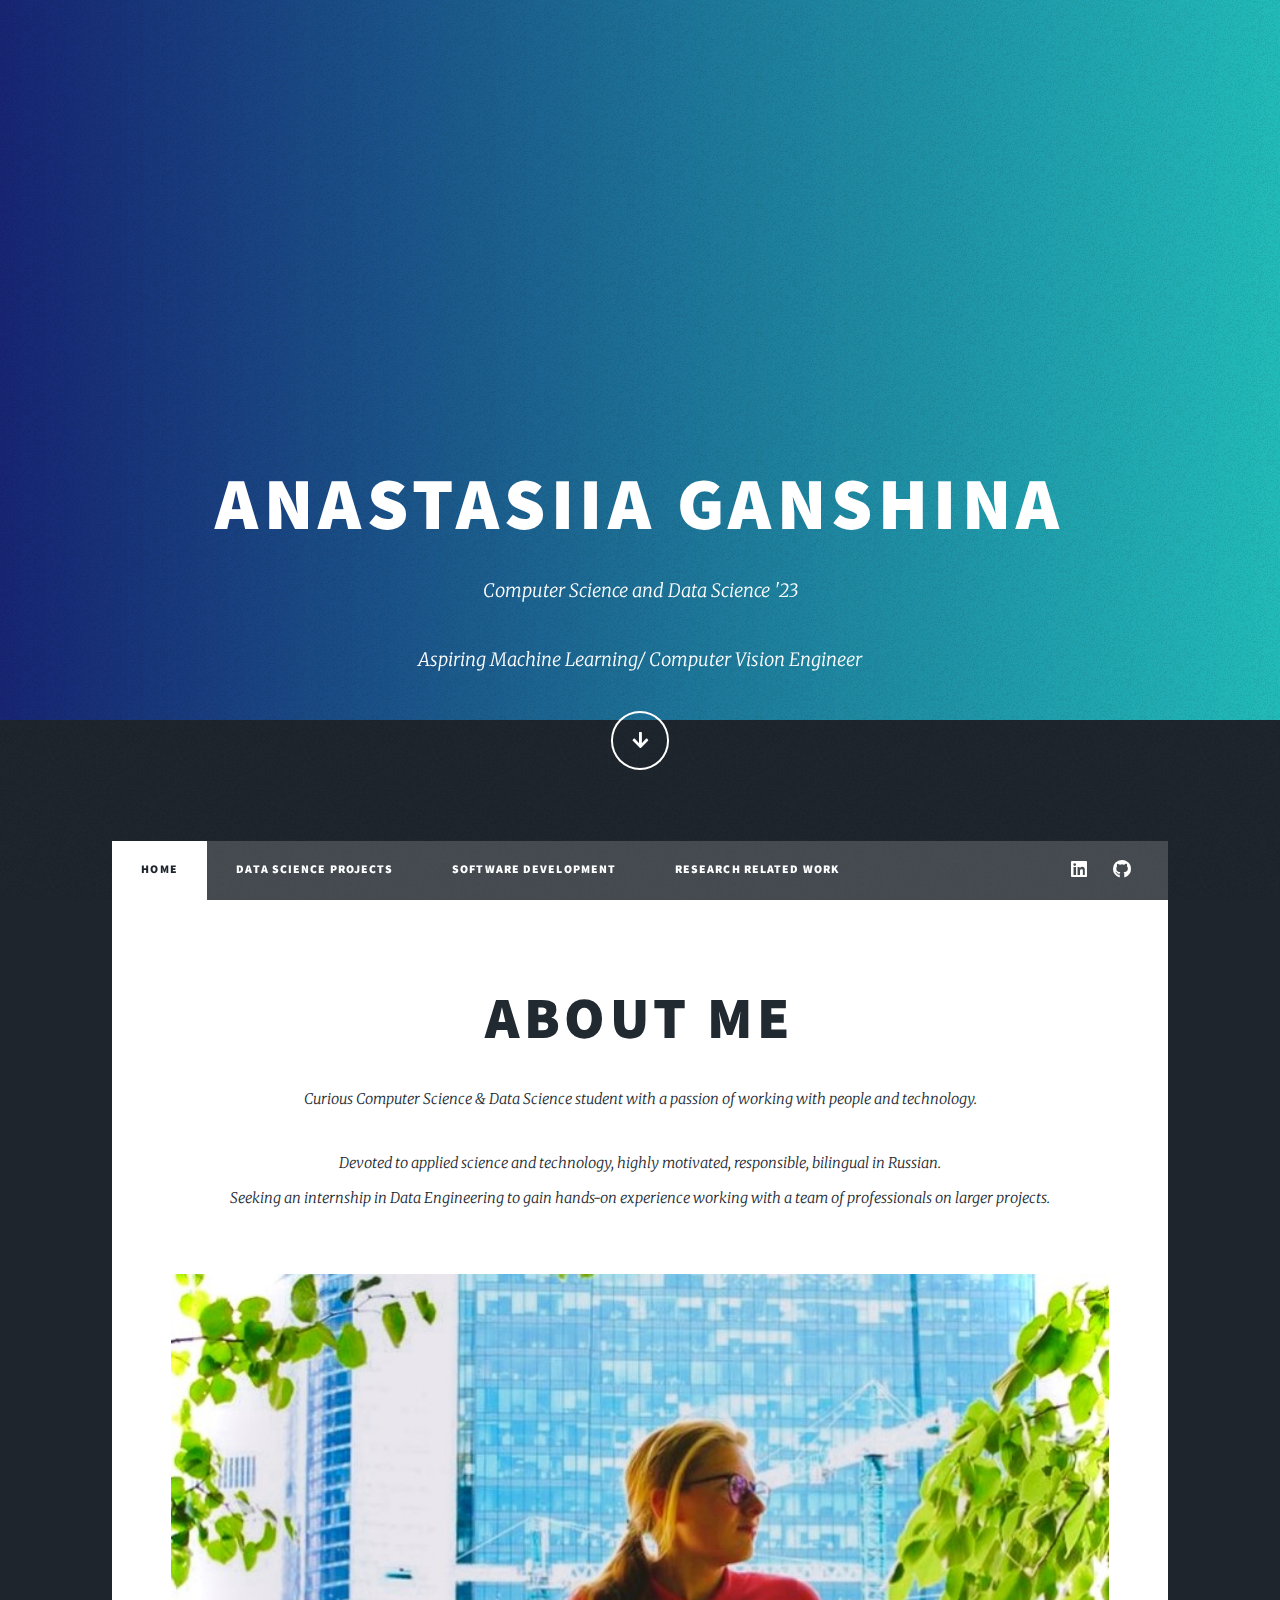
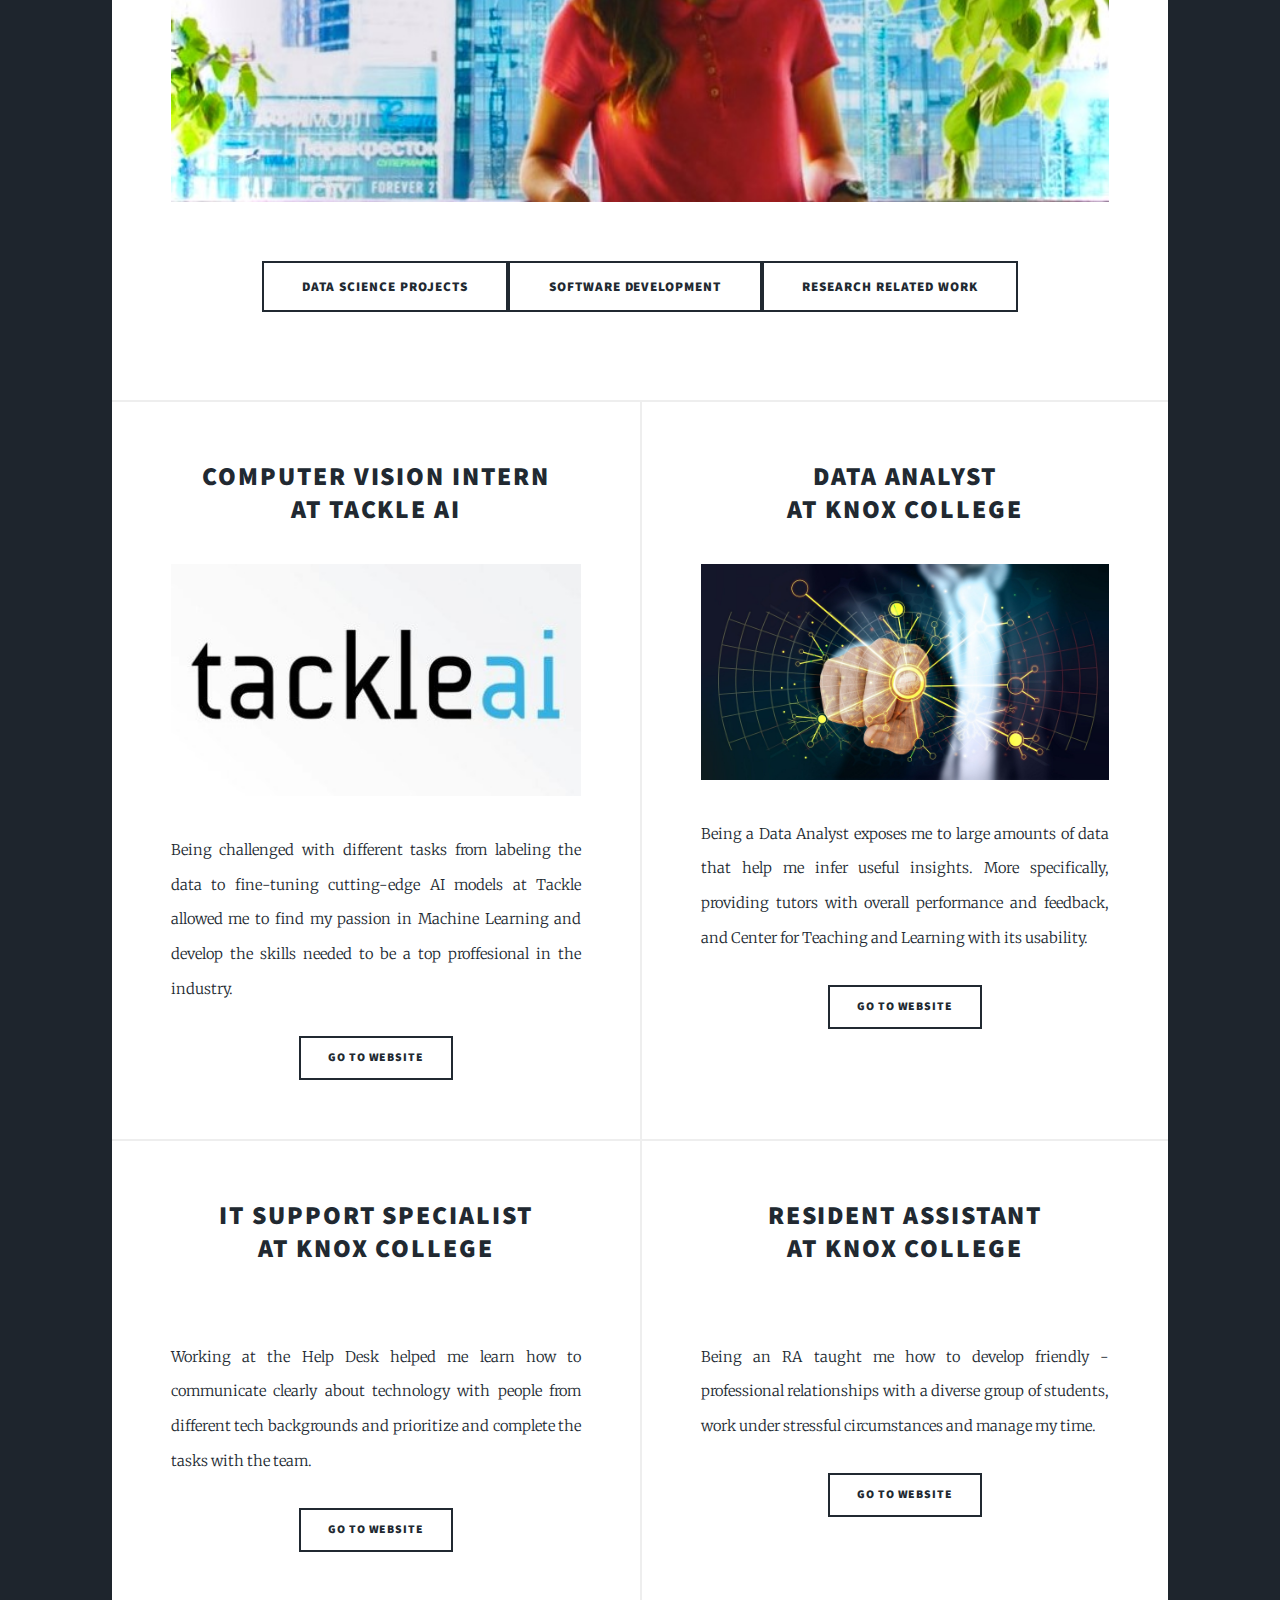
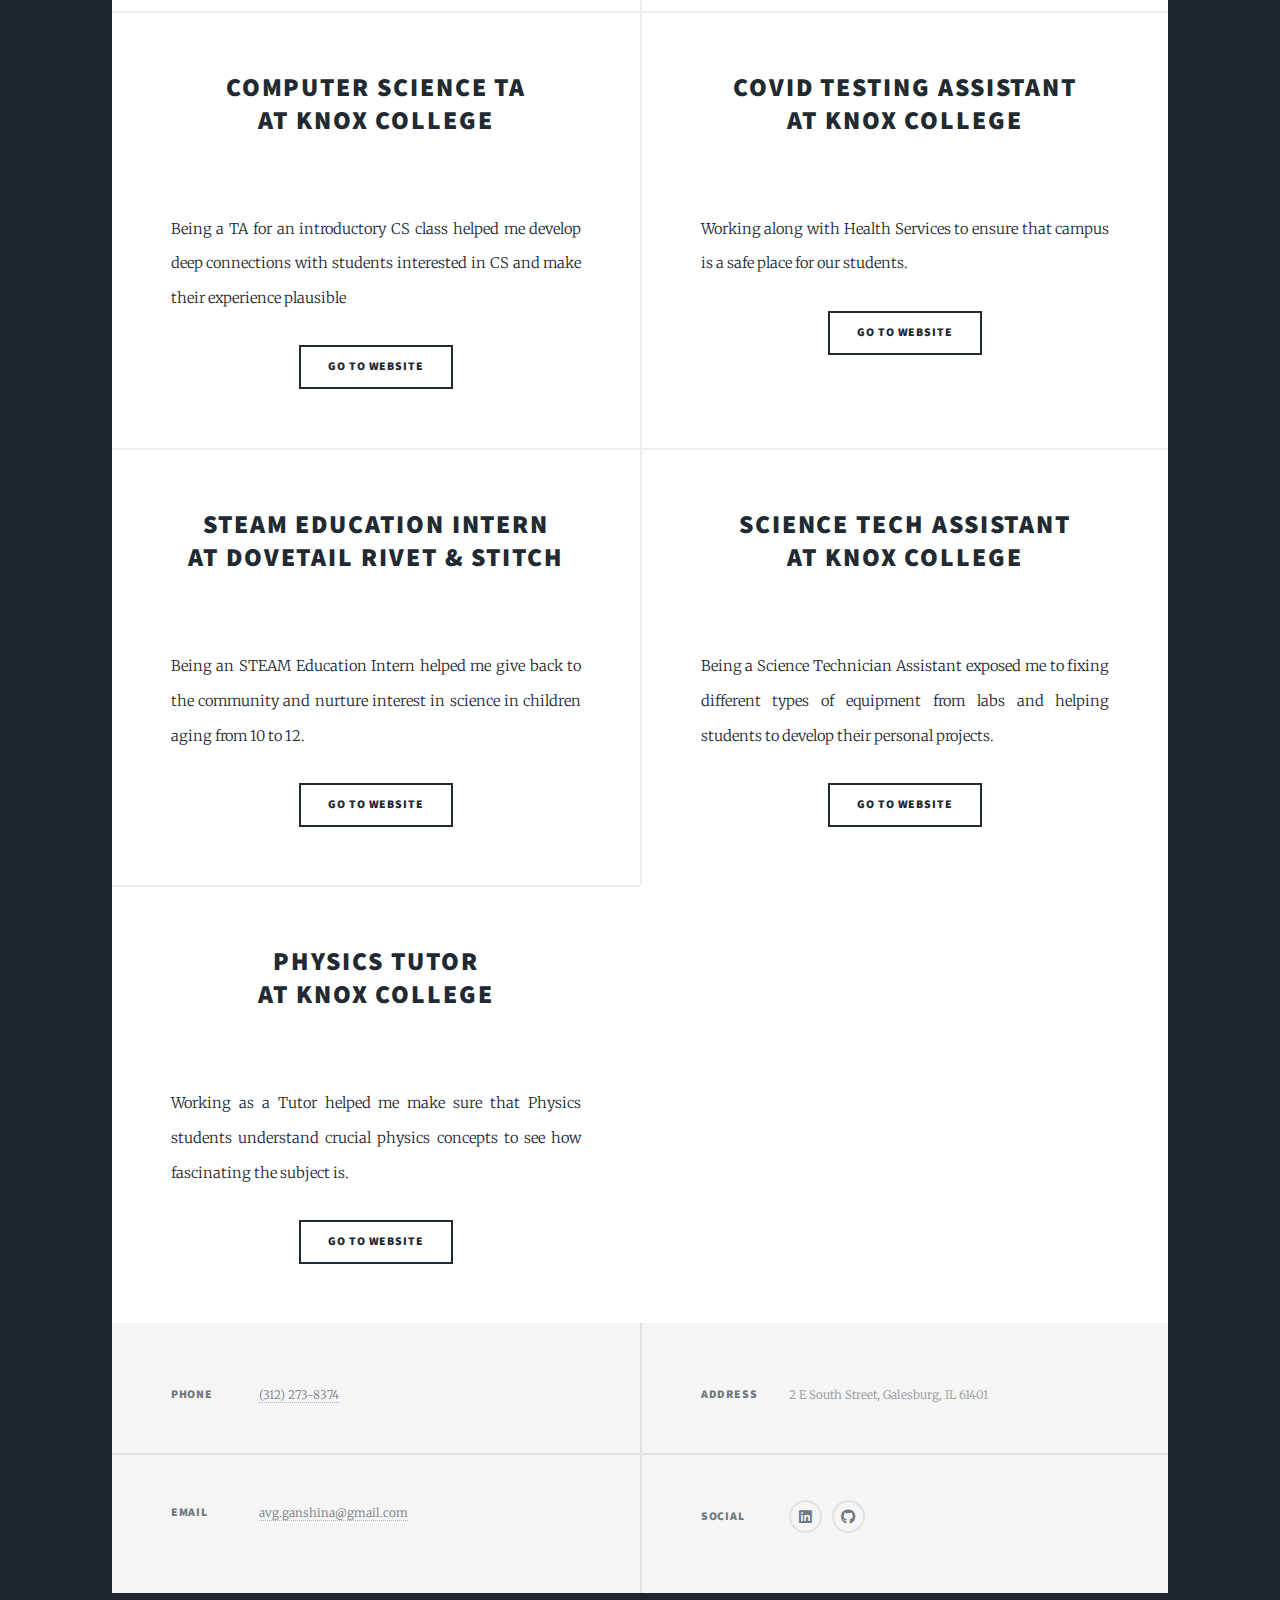
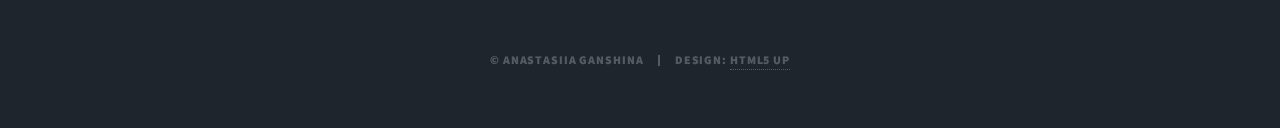
==== commit 6132ad9b: "Add files via upload" ====
--- a/index.html
+++ b/index.html
@@ -50,6 +50,8 @@
 								<header class="major">
 									<h2><a href="#">About me</a></h2>
 									<p>Curious Computer Science & Data Science student with a passion of working with people and technology.
+
+									<p>Devoted to applied science and technology, highly motivated, responsible, bilingual in Russian. </br> Seeking an internship in Data Engineering to gain hands-on experience working with a team of professionals on larger projects.</p>
 								</header>
 								<a href="#" class="image main"><img src="images/main.jpg" alt="" /></a>
 								<ul class="actions special">
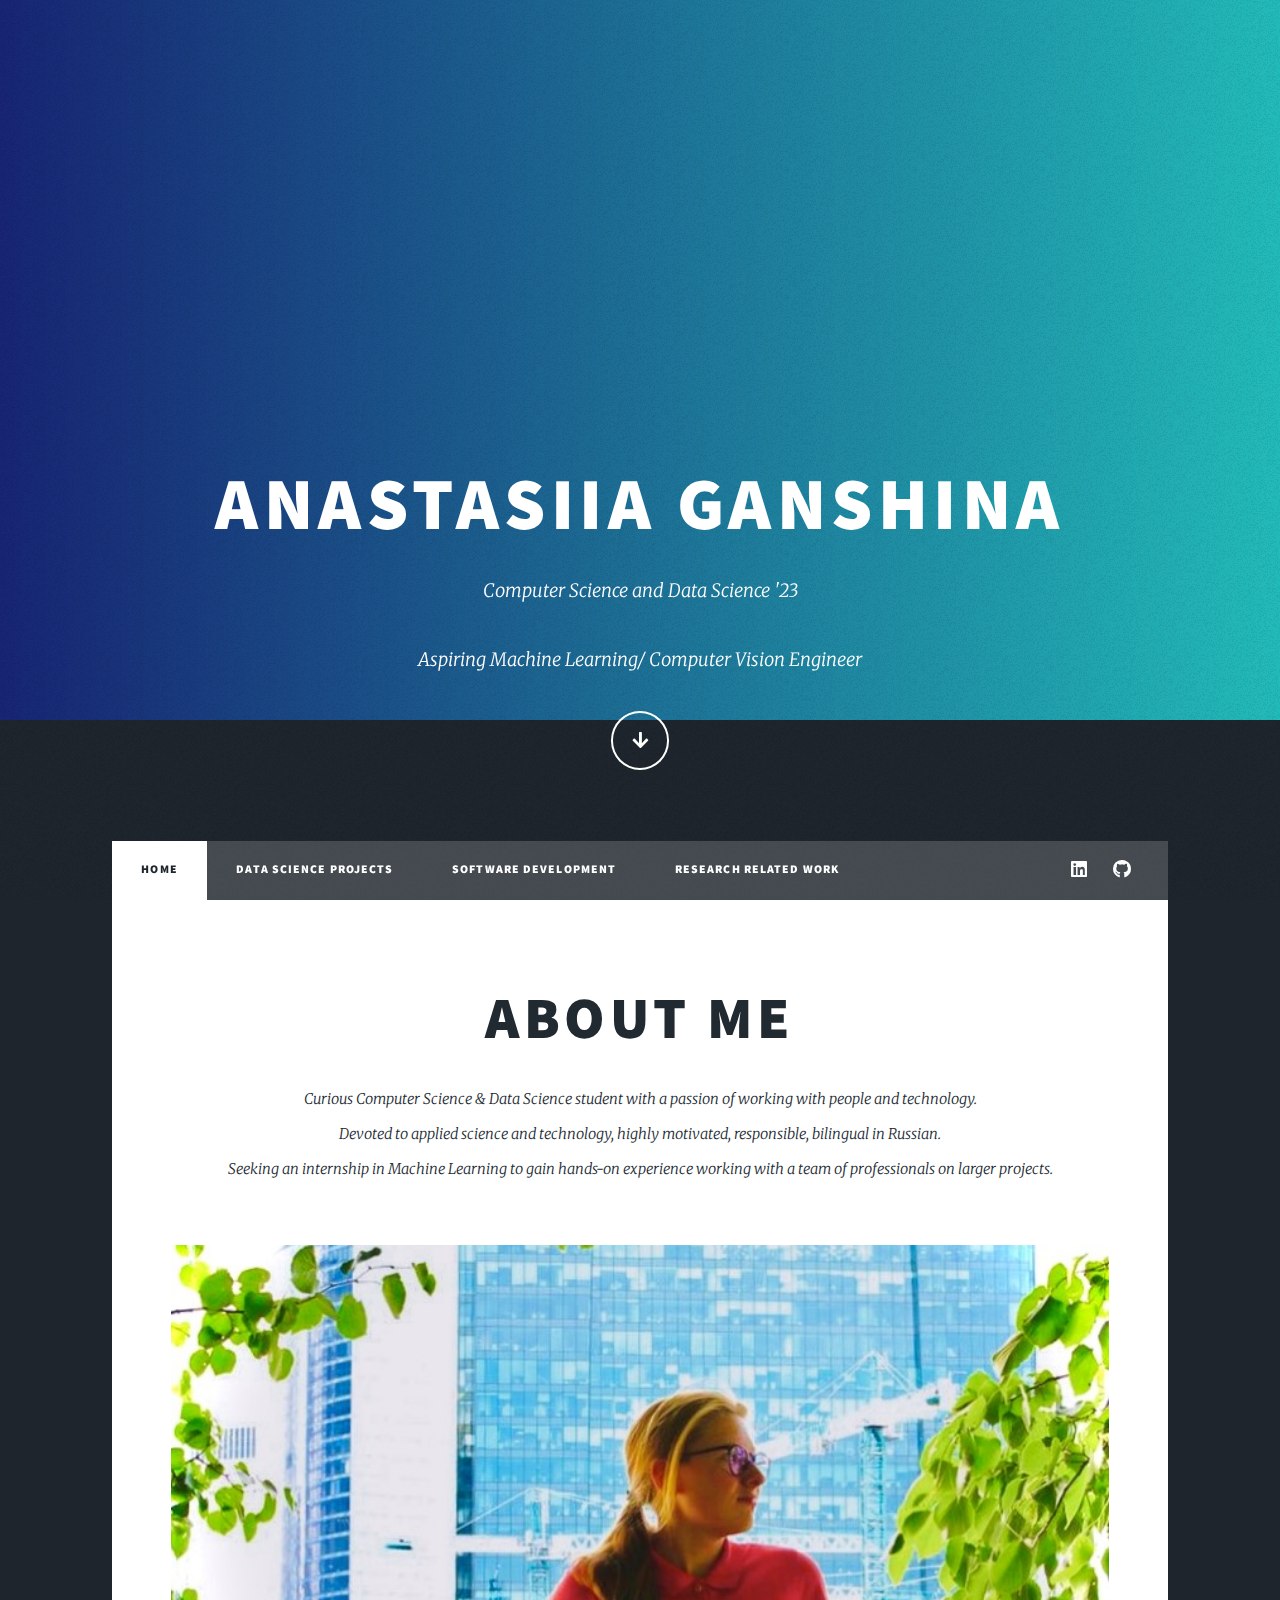
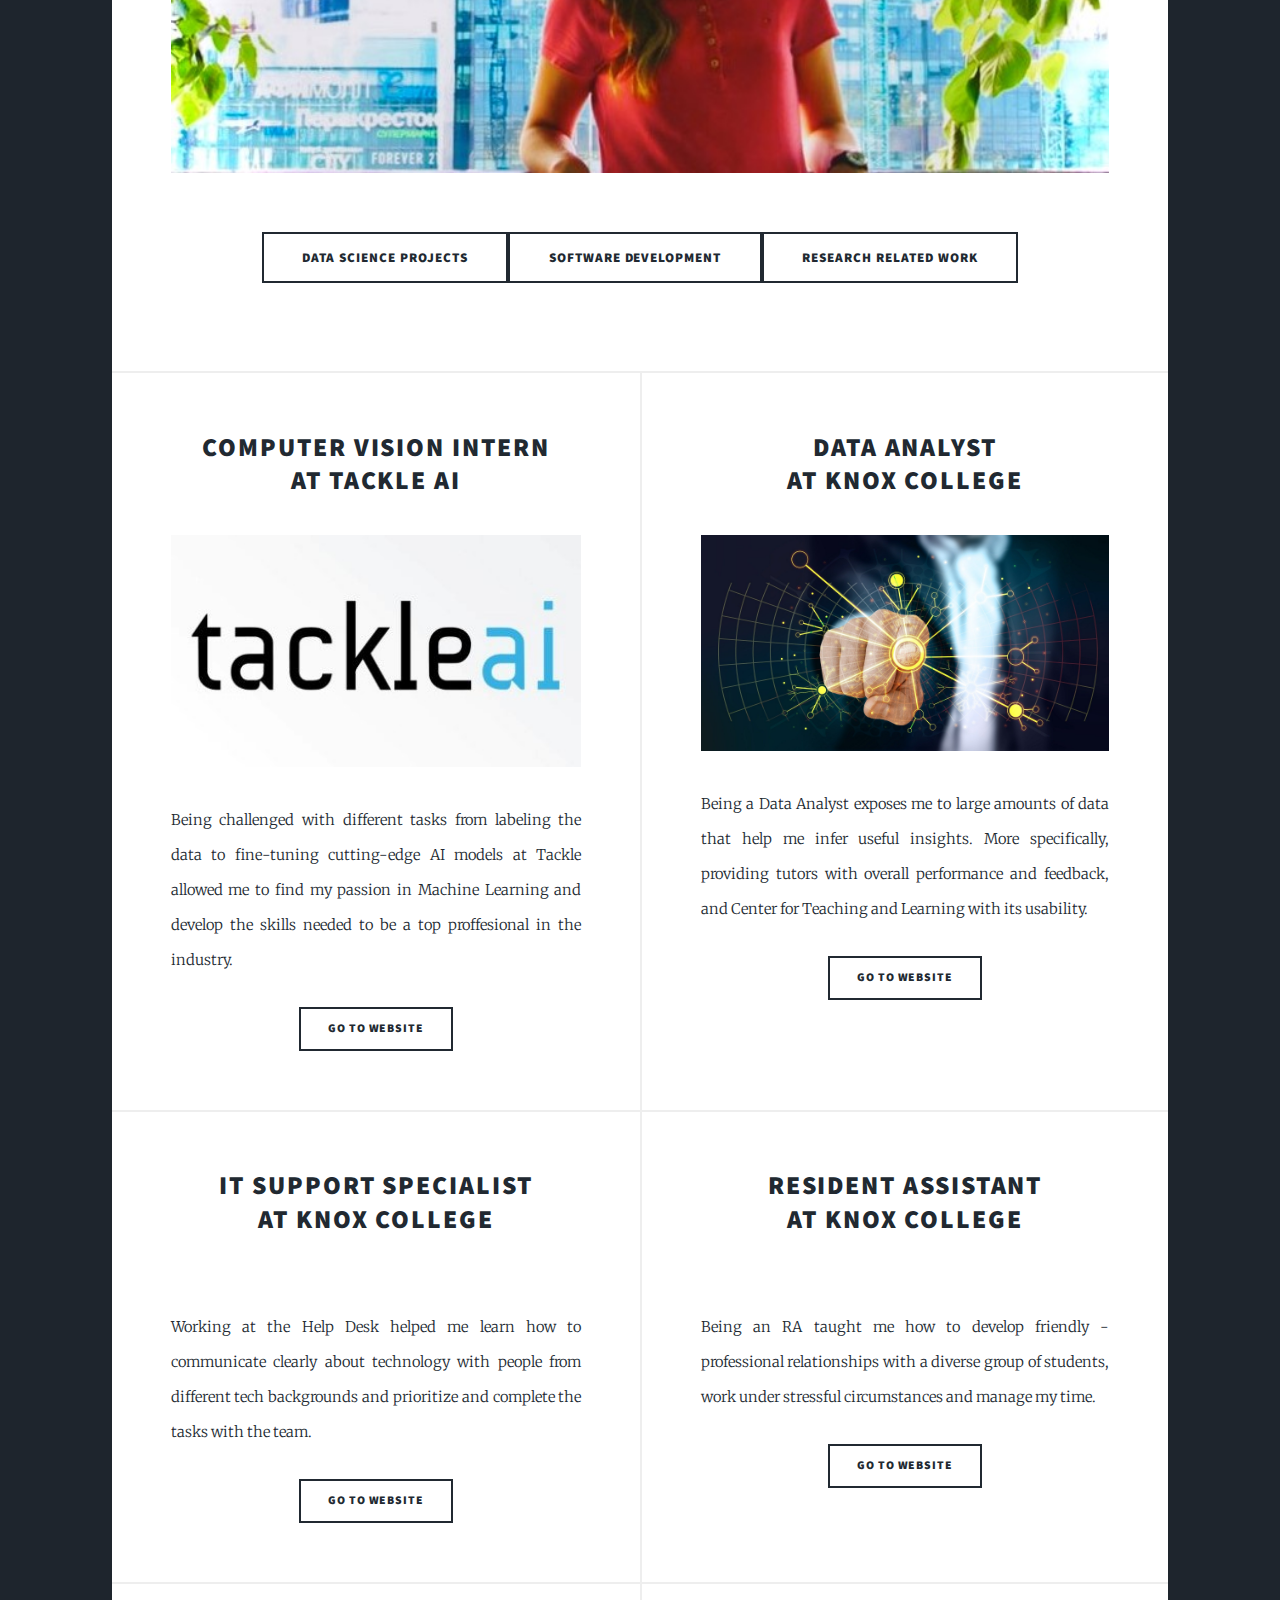
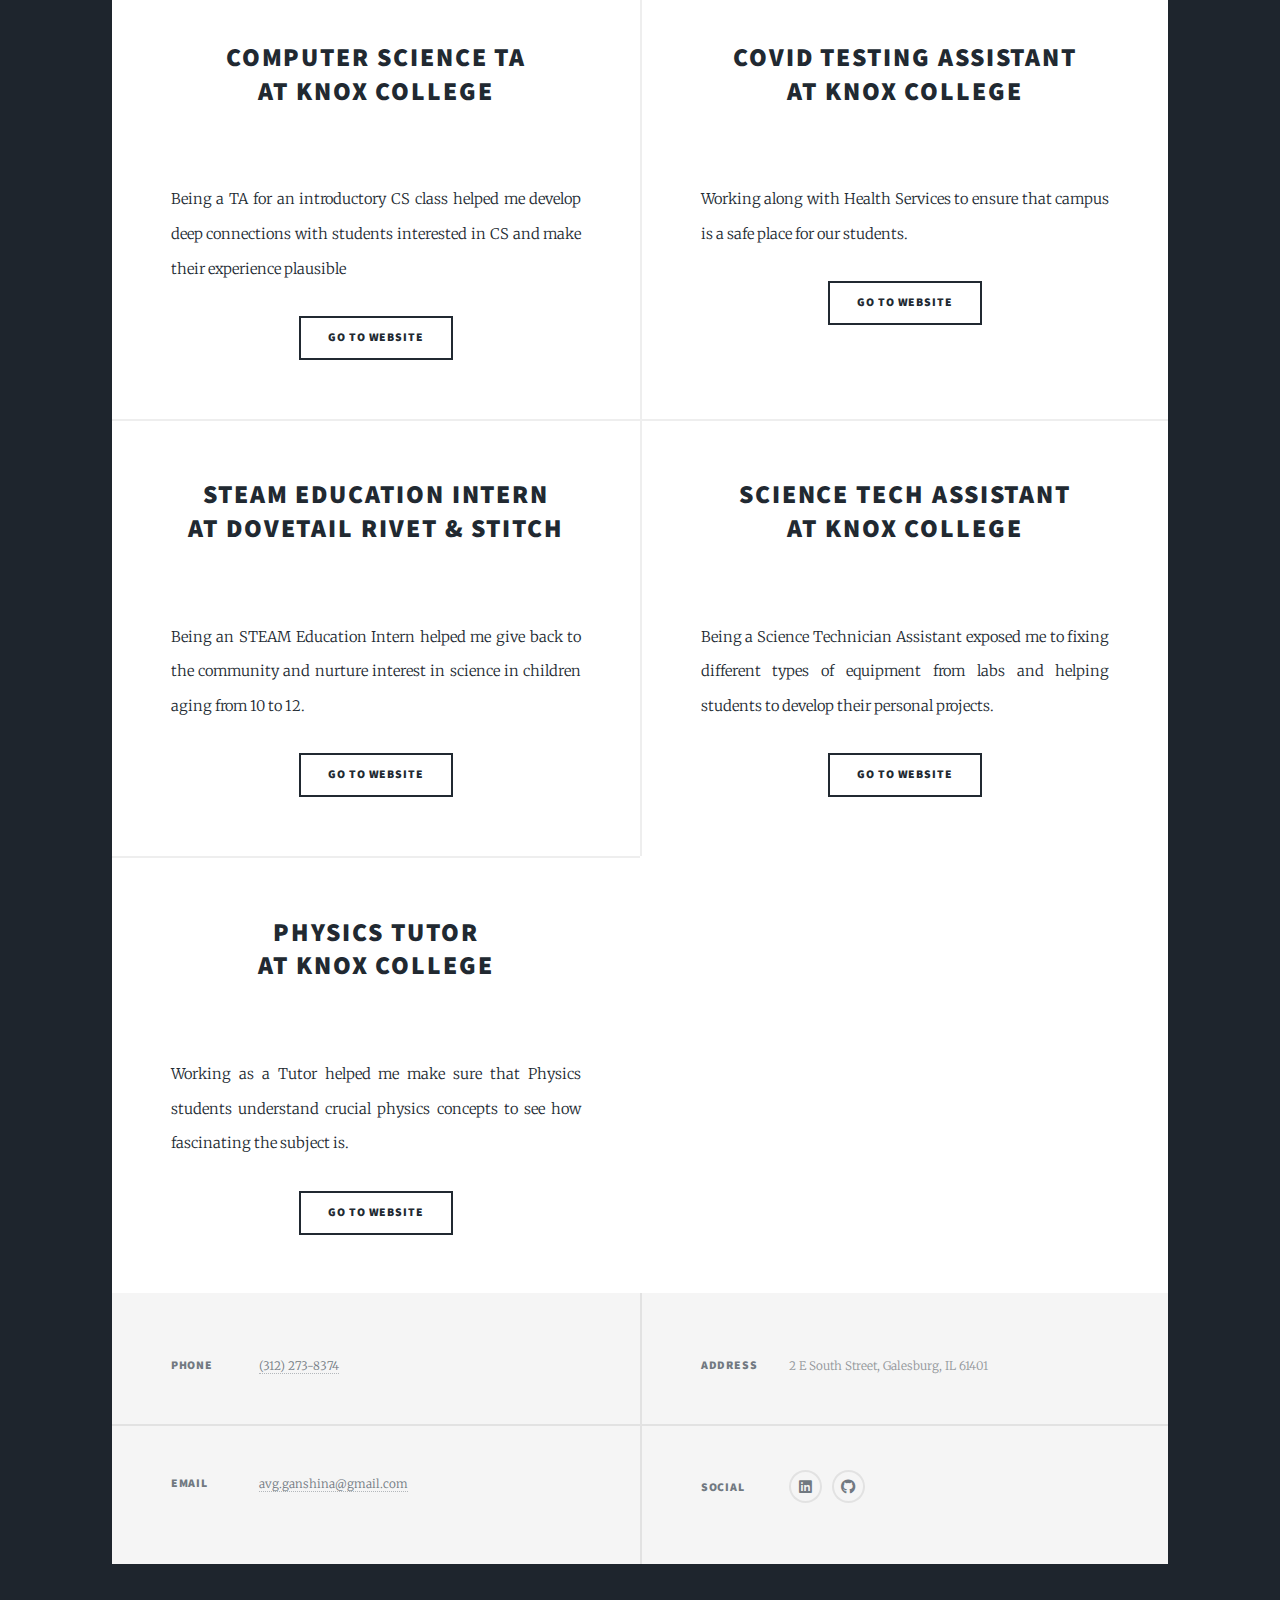
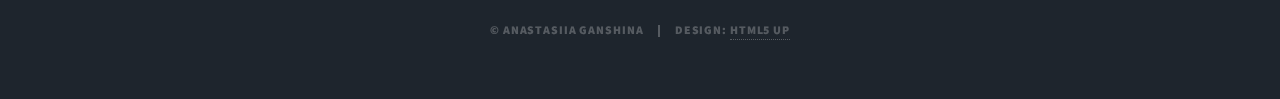
==== commit 6af497c0: "Add files via upload" ====
--- a/index.html
+++ b/index.html
@@ -49,9 +49,7 @@
 							<article class="post featured">
 								<header class="major">
 									<h2><a href="#">About me</a></h2>
-									<p>Curious Computer Science & Data Science student with a passion of working with people and technology.
-
-									<p>Devoted to applied science and technology, highly motivated, responsible, bilingual in Russian. </br> Seeking an internship in Data Engineering to gain hands-on experience working with a team of professionals on larger projects.</p>
+									<p>Curious Computer Science & Data Science student with a passion of working with people and technology.</br>Devoted to applied science and technology, highly motivated, responsible, bilingual in Russian. </br> Seeking an internship in Machine Learning to gain hands-on experience working with a team of professionals on larger projects.</p>
 								</header>
 								<a href="#" class="image main"><img src="images/main.jpg" alt="" /></a>
 								<ul class="actions special">
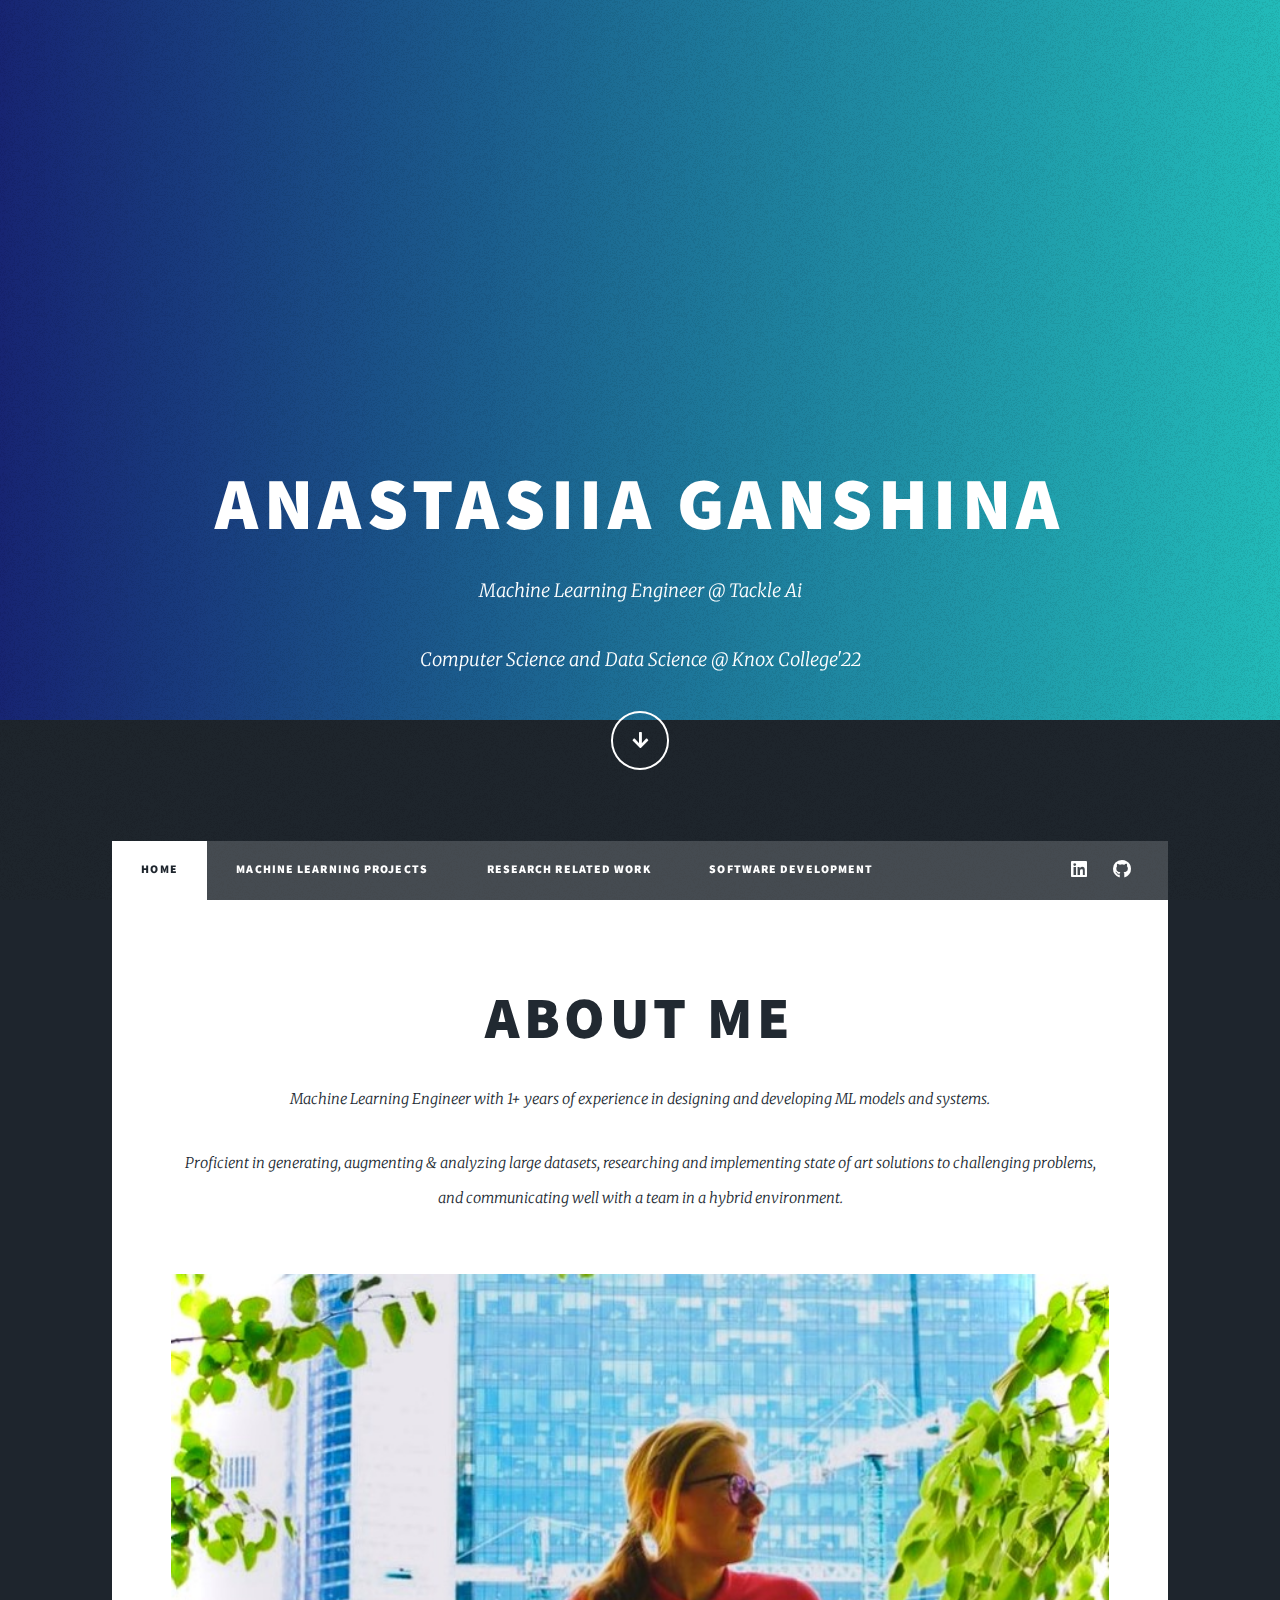
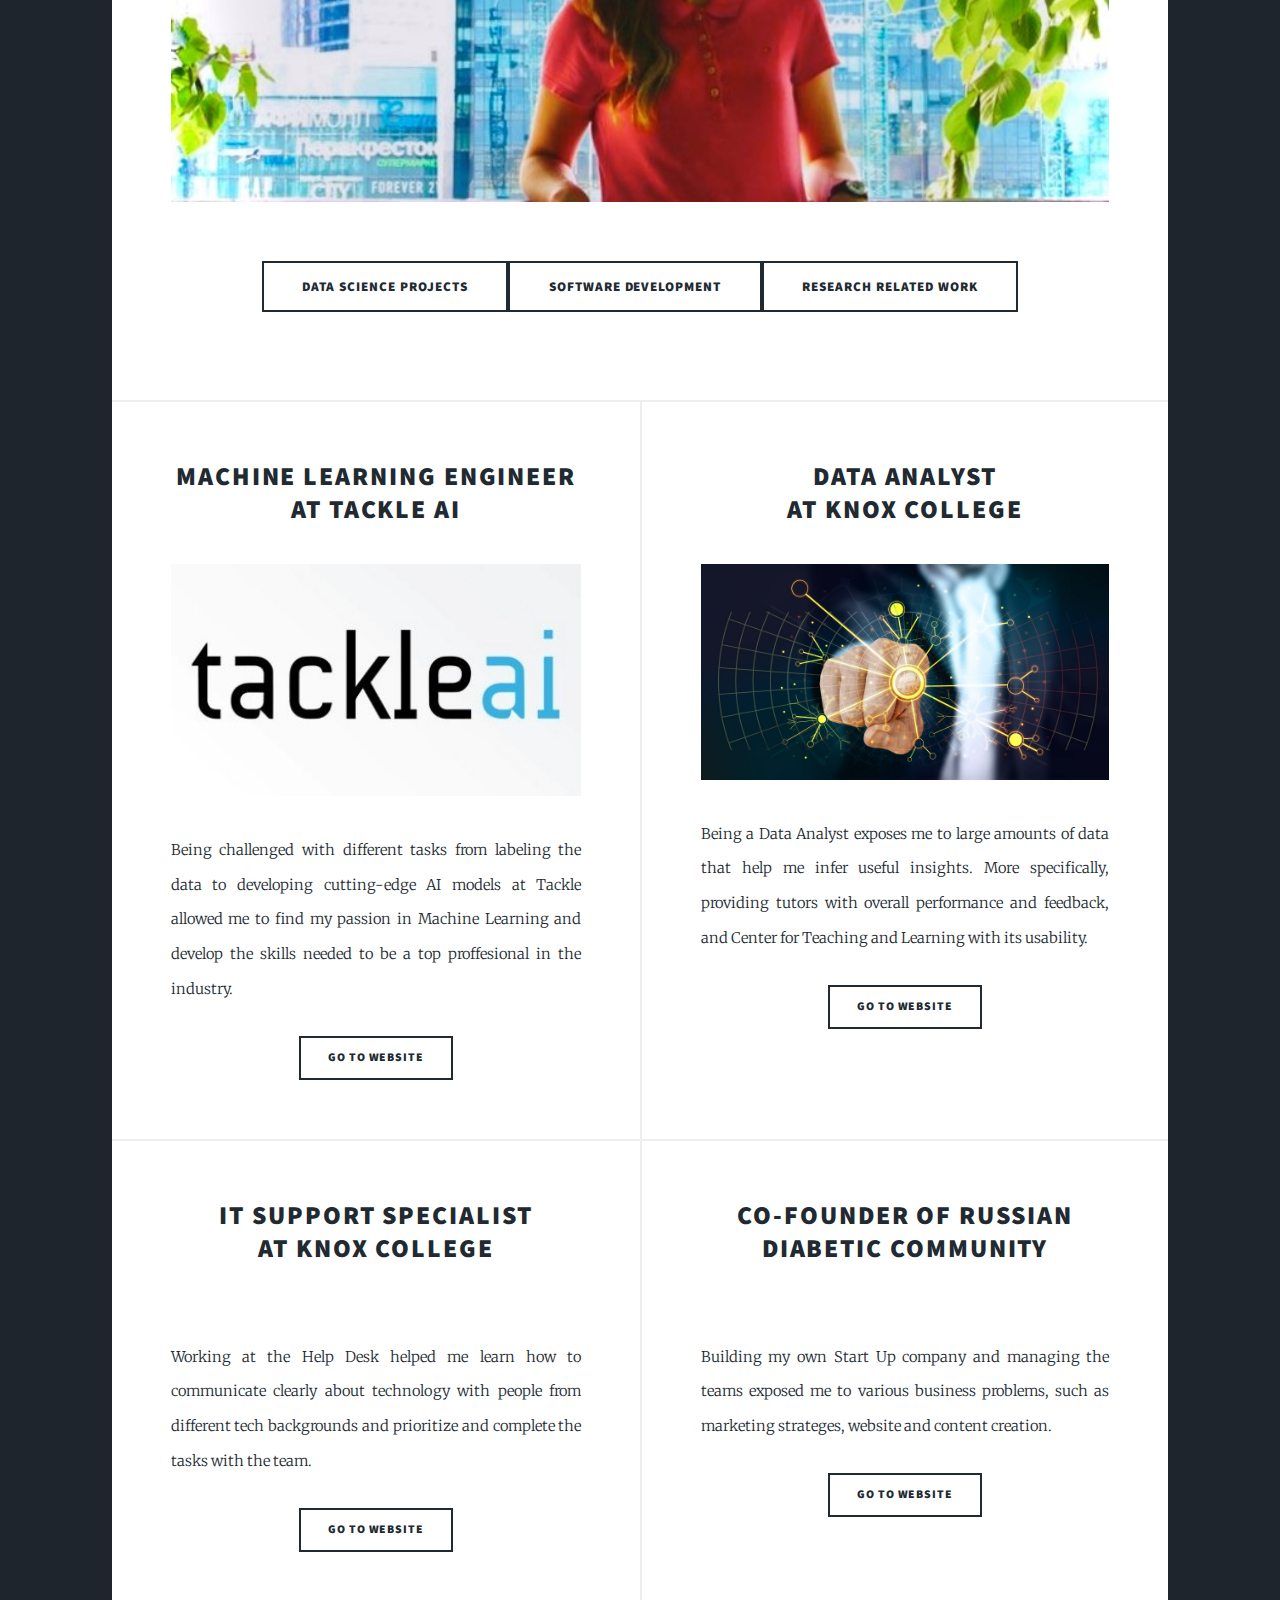
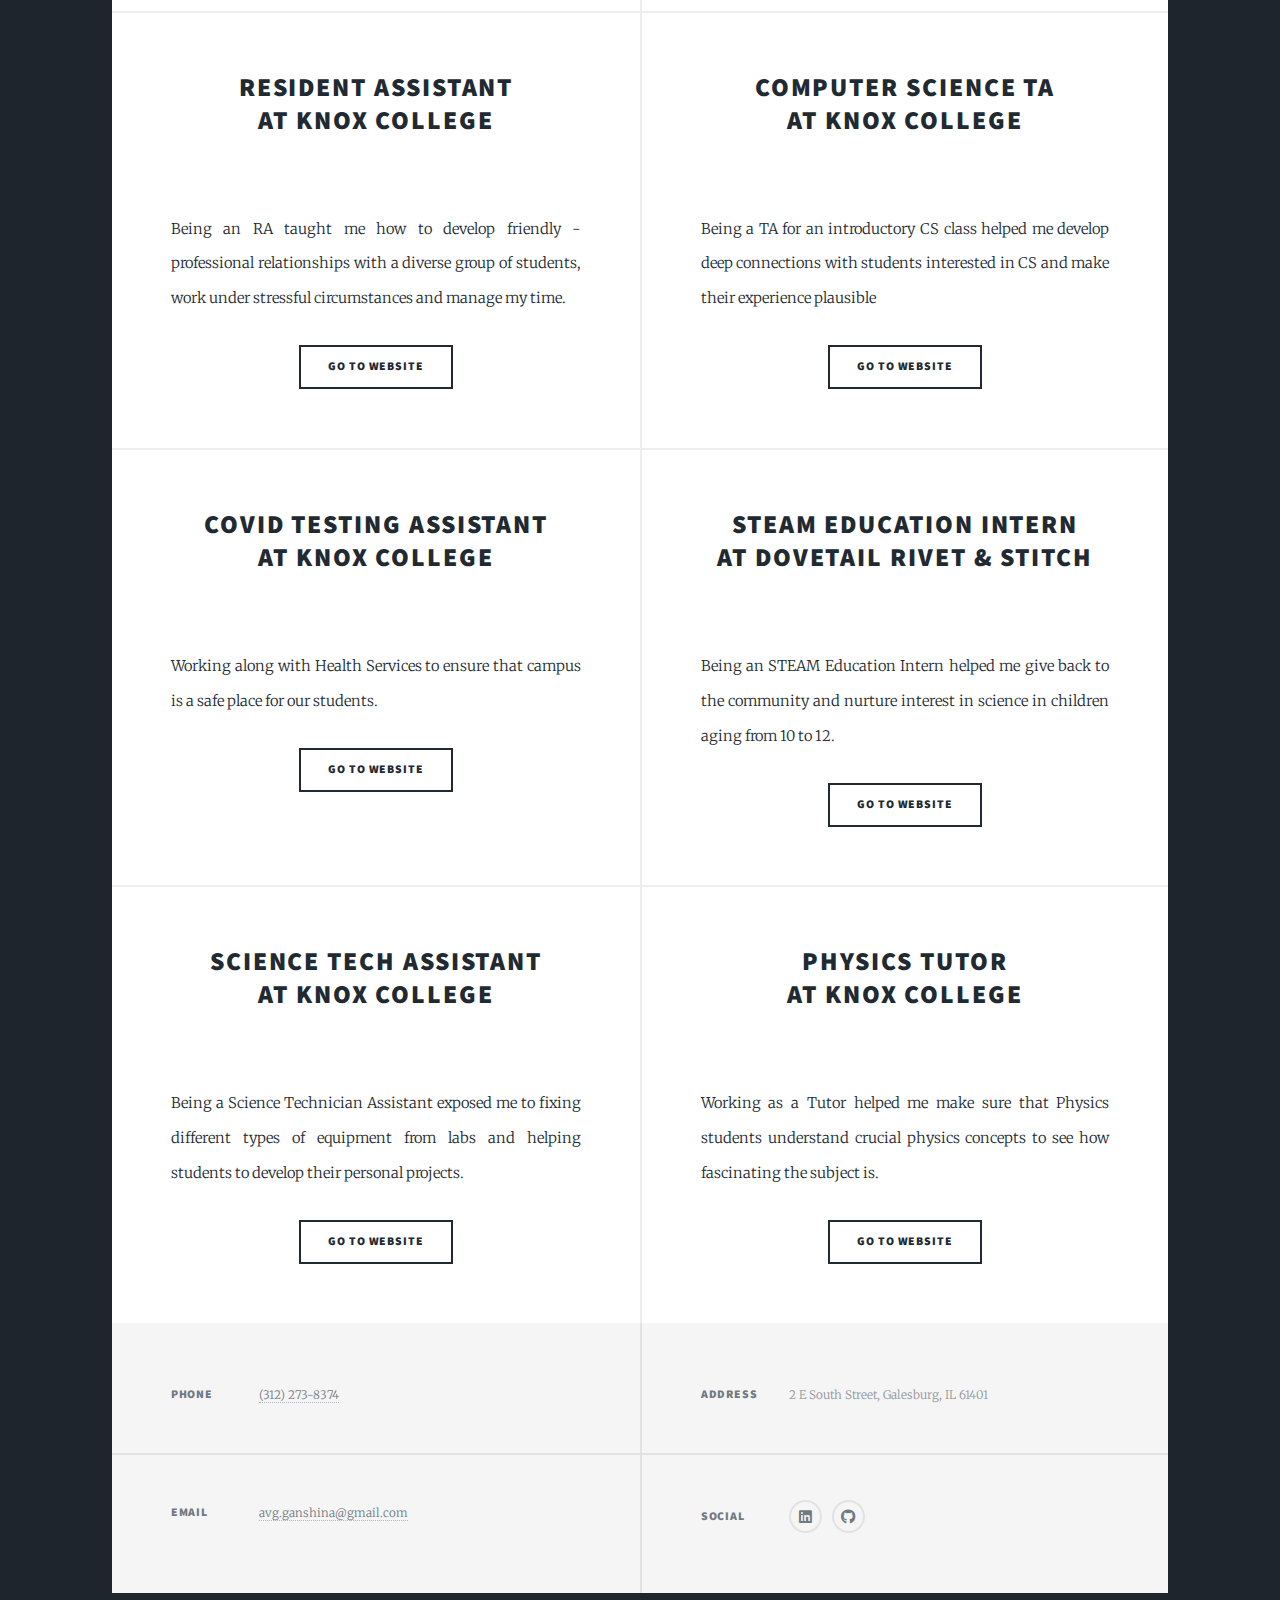
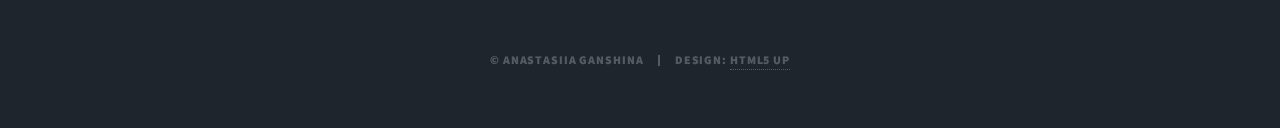
==== commit 9f4b4924: "Changed styling" ====
--- a/index.html
+++ b/index.html
@@ -15,8 +15,9 @@
 				<!-- Intro -->
 					<div id="intro">
 						<h1>Anastasiia Ganshina</h1>
-						<p>Computer Science and Data Science '23</p>
-						<p>Aspiring Machine Learning/ Computer Vision Engineer</p>
+						<p>Machine Learning Engineer @ Tackle Ai</p>
+						<p>Computer Science and Data Science @ Knox College'22</p>
+						
 							<ul class="actions">
 							<li><a href="#header" class="button icon solid solo fa-arrow-down scrolly">Continue</a></li>
 						</ul>
@@ -31,10 +32,9 @@
 					<nav id="nav">
 						<ul class="links">
 							<li class="active"><a href="index.html">Home</a></li>
-							<li><a href="datascience.html">Data Science Projects</a></li>
-							<li><a href="softwareengineering.html">Software Development</a></li>
+							<li><a href="datascience.html">Machine Learning Projects</a></li>
 							<li><a href="researchwork.html">Research Related Work</a></li>
-														
+							<li><a href="softwareengineering.html">Software Development</a></li>								
 						</ul>
 						<ul class="icons">
 							<li><a href="https://www.linkedin.com/in/anastasiia-ganshina-69b8a2183/" class="icon brands fa-linkedin"><span class="label">LinkedIn</span></a></li>
@@ -49,7 +49,8 @@
 							<article class="post featured">
 								<header class="major">
 									<h2><a href="#">About me</a></h2>
-									<p>Curious Computer Science & Data Science student with a passion of working with people and technology.</br>Devoted to applied science and technology, highly motivated, responsible, bilingual in Russian. </br> Seeking an internship in Machine Learning to gain hands-on experience working with a team of professionals on larger projects.</p>
+									<p>Machine Learning Engineer with 1+ years of experience in designing and developing ML models and systems.</p>
+									<p>Proficient in generating, augmenting & analyzing large datasets, researching and implementing state of art solutions to challenging problems, and communicating well with a team in a hybrid environment.</p>
 								</header>
 								<a href="#" class="image main"><img src="images/main.jpg" alt="" /></a>
 								<ul class="actions special">
@@ -61,11 +62,11 @@
 							<section class="posts">
 								<article>
 									<header>
-										<h2><a href="https://youtu.be/aEk3K0BgQRw">Computer Vision Intern<br />
+										<h2><a href="https://youtu.be/aEk3K0BgQRw">Machine Learning Engineer<br />
 										at Tackle Ai</a></h2>
 									</header>
 									<a href="https://youtu.be/aEk3K0BgQRw" class="image fit"><img src="images/tackleai.jpg" alt="" /></a>
-									<p> Being challenged with different tasks from labeling the data to fine-tuning cutting-edge AI models at Tackle allowed me to find my passion in Machine Learning and develop the skills needed to be a top proffesional in the industry.</p>
+									<p> Being challenged with different tasks from labeling the data to developing cutting-edge AI models at Tackle allowed me to find my passion in Machine Learning and develop the skills needed to be a top proffesional in the industry.</p>
 									<ul class="actions special">
 										<li><a href="https://tackleai.com/" class="button">Go to Website</a></li>
 									</ul>
@@ -93,6 +94,19 @@
 										<li><a href="https://www.knox.edu/offices/information-technology-services/help-desk" class="button">Go to Website</a></li>
 									</ul>
 								</article>
+
+								<article>
+									<header>
+										<h2><a href="https://www.knox.edu/offices/information-technology-services/help-desk">Co-Founder of Russian <br />
+										Diabetic Community</a></h2>
+									</header>
+									<a href="https://www.knox.edu/offices/information-technology-services/help-desk" class="image fit"><img src="images/dia.png" alt="" /></a>
+									<p>Building my own Start Up company and managing the teams exposed me to various business problems, such as marketing strateges, website and content creation.</p>
+									<ul class="actions special">
+										<li><a href="https://www.knox.edu/offices/information-technology-services/help-desk" class="button">Go to Website</a></li>
+									</ul>
+								</article>
+
 								<article>
 									<header>
 										<h2><a href="https://www.knox.edu/offices/student-development/campus-life/residence-life/resident-assistant-staff">Resident Assistant<br />
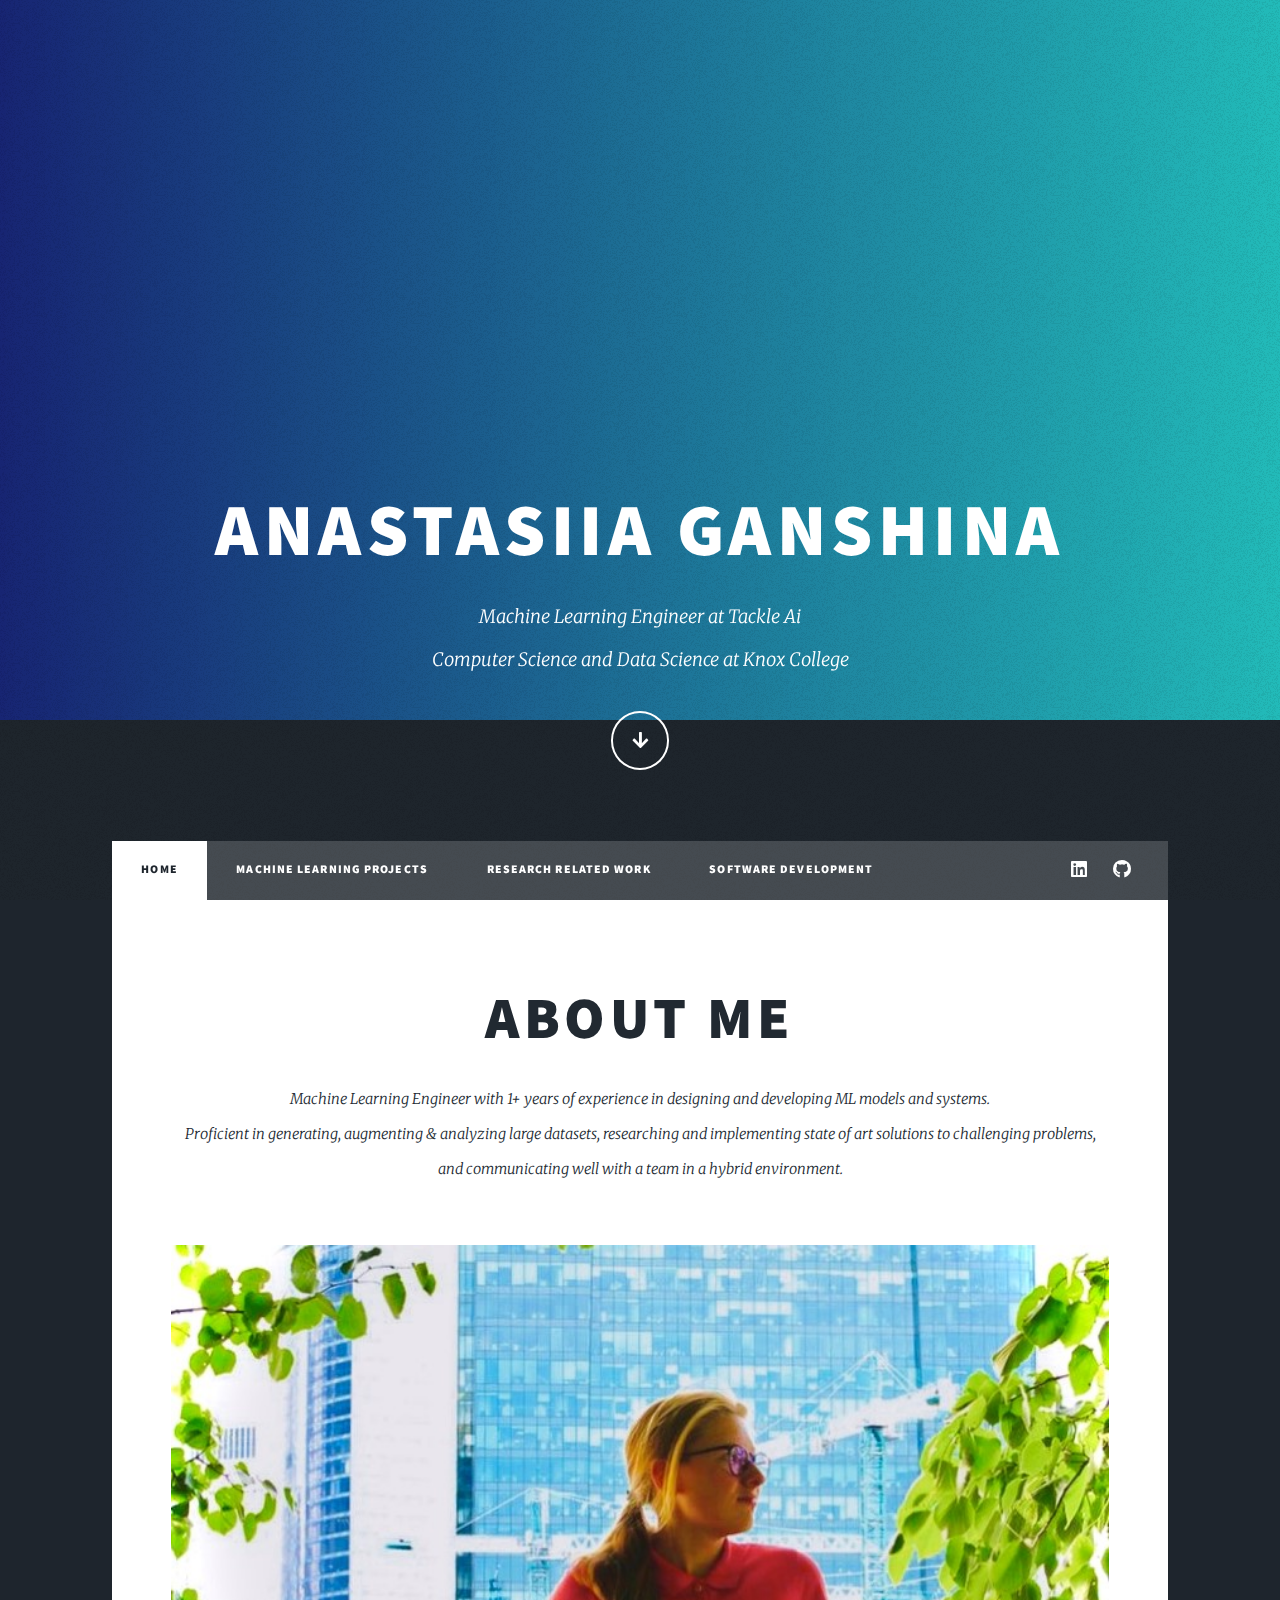
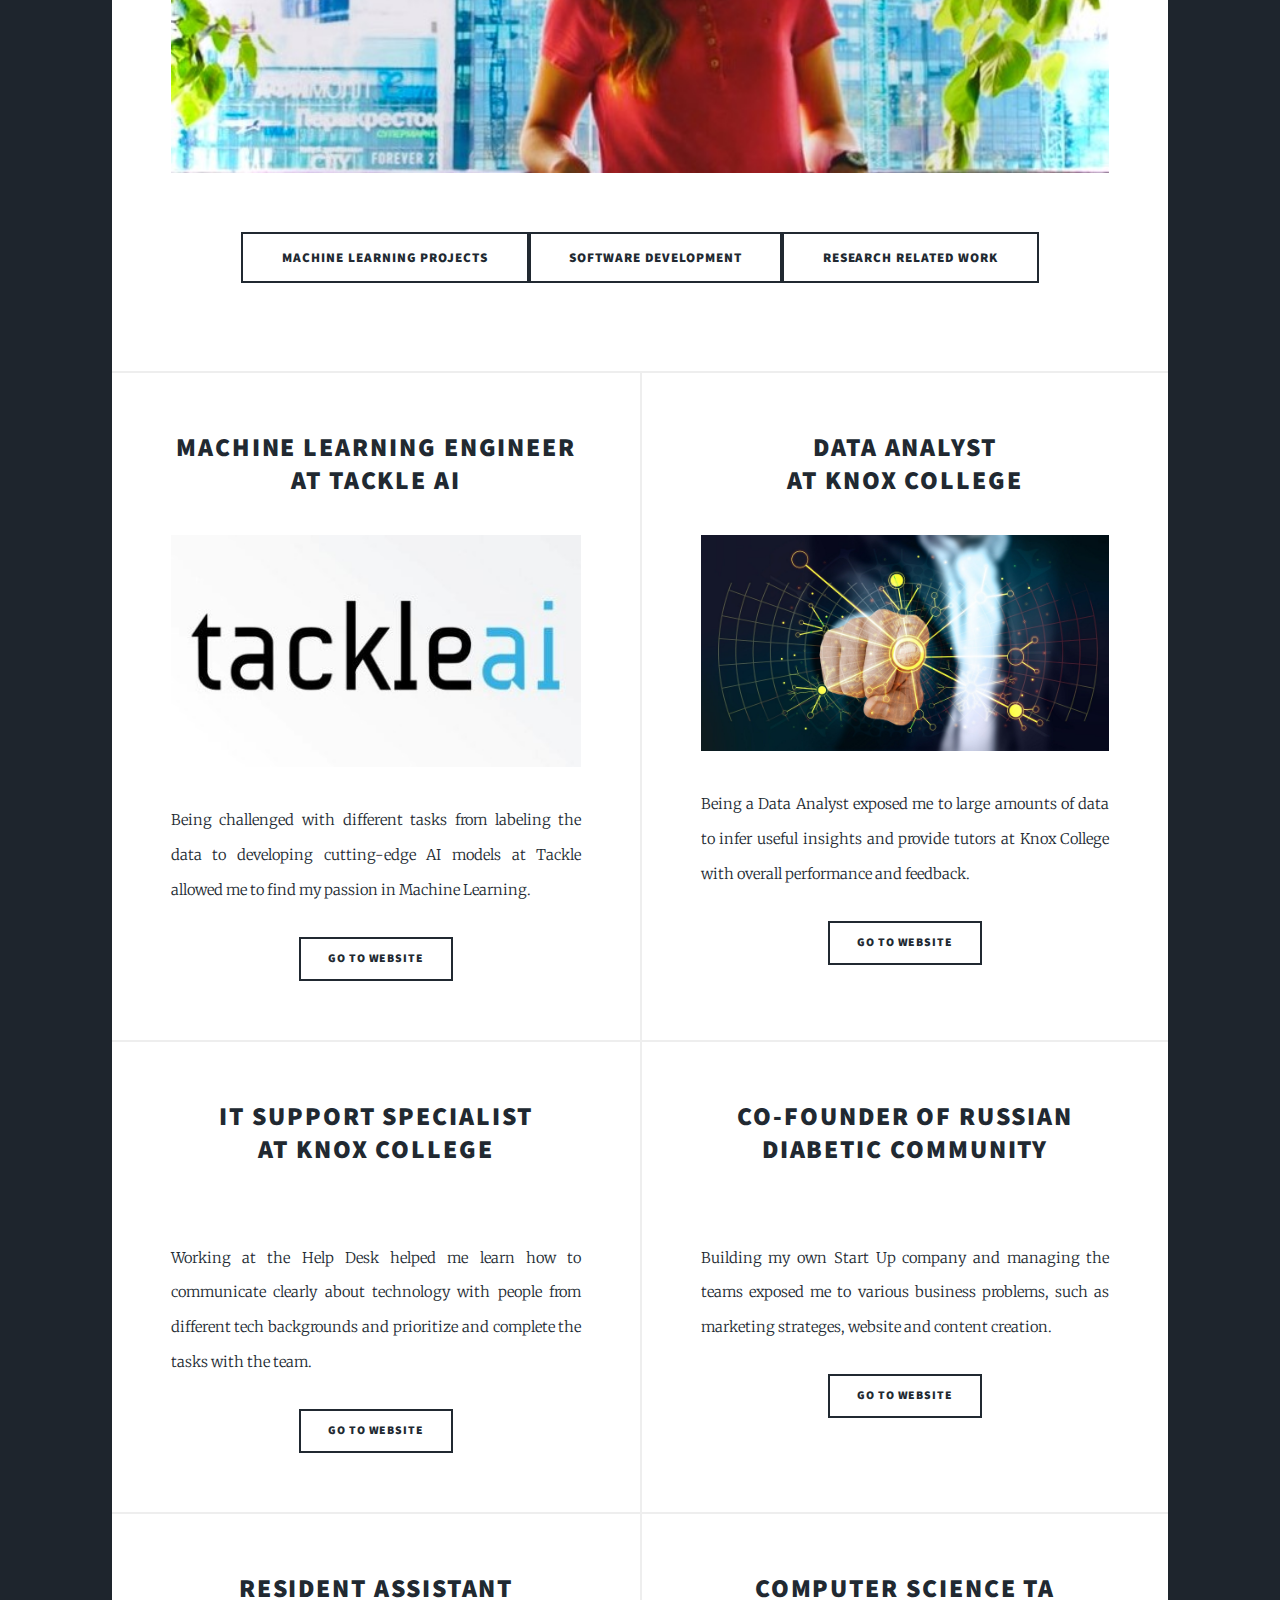
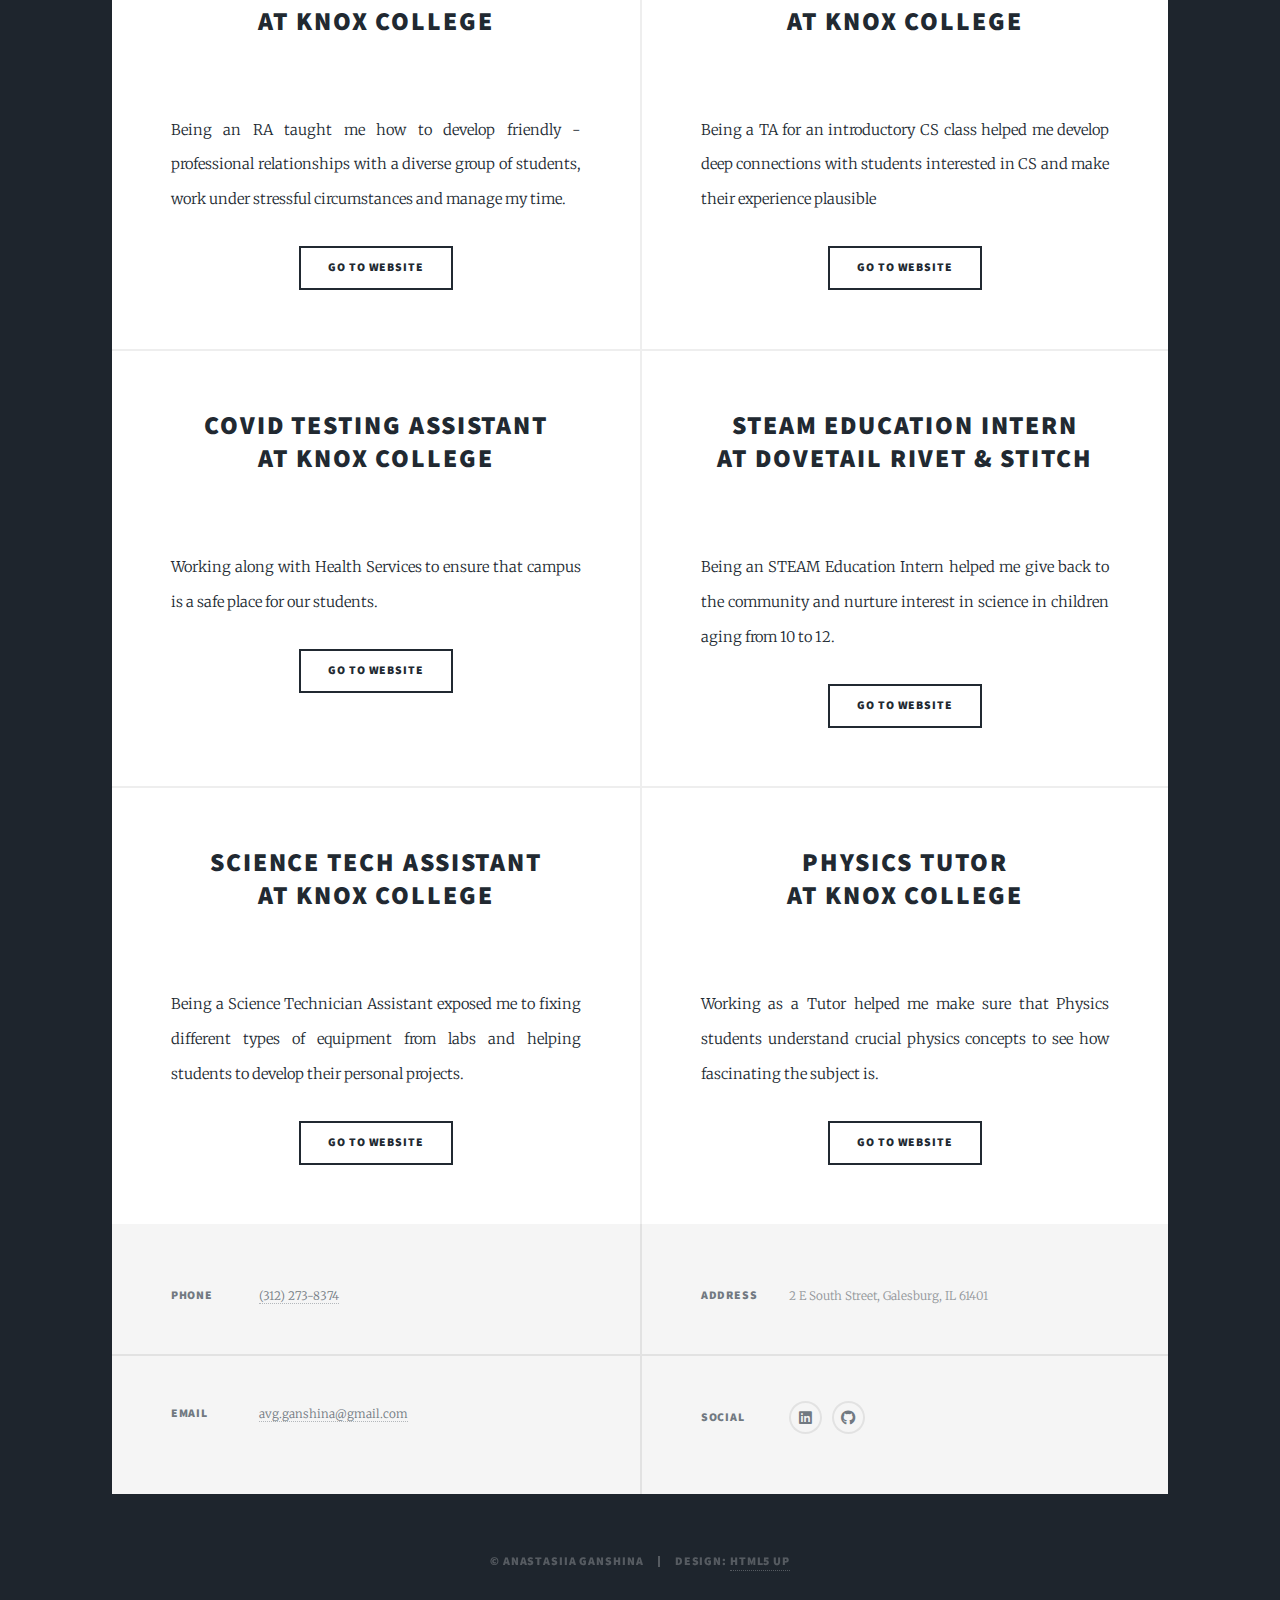
==== commit 0b29debc: "Changed Tackle AI desc." ====
--- a/index.html
+++ b/index.html
@@ -15,8 +15,7 @@
 				<!-- Intro -->
 					<div id="intro">
 						<h1>Anastasiia Ganshina</h1>
-						<p>Machine Learning Engineer @ Tackle Ai</p>
-						<p>Computer Science and Data Science @ Knox College'22</p>
+						<p>Machine Learning Engineer at Tackle Ai</br> Computer Science and Data Science at Knox College</p>
 						
 							<ul class="actions">
 							<li><a href="#header" class="button icon solid solo fa-arrow-down scrolly">Continue</a></li>
@@ -49,12 +48,12 @@
 							<article class="post featured">
 								<header class="major">
 									<h2><a href="#">About me</a></h2>
-									<p>Machine Learning Engineer with 1+ years of experience in designing and developing ML models and systems.</p>
-									<p>Proficient in generating, augmenting & analyzing large datasets, researching and implementing state of art solutions to challenging problems, and communicating well with a team in a hybrid environment.</p>
+									<p>Machine Learning Engineer with 1+ years of experience in designing and developing ML models and systems.</br>
+									Proficient in generating, augmenting & analyzing large datasets, researching and implementing state of art solutions to challenging problems, and communicating well with a team in a hybrid environment.</p>
 								</header>
 								<a href="#" class="image main"><img src="images/main.jpg" alt="" /></a>
 								<ul class="actions special">
-									<li><a href="datascience.html" class="button large">Data Science Projects</a><a href="softwareengineering.html" class="button large">Software Development</a><a href="researchwork.html" class="button large">Research Related Work</a></li>
+									<li><a href="datascience.html" class="button large">Machine Learning Projects</a><a href="softwareengineering.html" class="button large">Software Development</a><a href="researchwork.html" class="button large">Research Related Work</a></li>
 								</ul>
 							</article>
 
@@ -66,7 +65,8 @@
 										at Tackle Ai</a></h2>
 									</header>
 									<a href="https://youtu.be/aEk3K0BgQRw" class="image fit"><img src="images/tackleai.jpg" alt="" /></a>
-									<p> Being challenged with different tasks from labeling the data to developing cutting-edge AI models at Tackle allowed me to find my passion in Machine Learning and develop the skills needed to be a top proffesional in the industry.</p>
+									<p> Being challenged with different tasks from labeling the data to developing cutting-edge AI models at 
+										Tackle allowed me to find my passion in Machine Learning. </p>
 									<ul class="actions special">
 										<li><a href="https://tackleai.com/" class="button">Go to Website</a></li>
 									</ul>
@@ -78,7 +78,8 @@
 										at Knox College</a></h2>
 									</header>
 									<a href="https://www.knox.edu/offices/information-technology-services/help-desk" class="image fit"><img src="images/data.jpg" alt="" /></a>
-									<p>Being a Data Analyst exposes me to large amounts of data that help me infer useful insights. More specifically, providing tutors with overall performance and feedback, and Center for Teaching and Learning with its usability.</p>
+									<p>Being a Data Analyst exposed me to large amounts of data to infer useful insights and
+										provide tutors at Knox College with overall performance and feedback.</p>
 									<ul class="actions special">
 										<li><a href="https://www.knox.edu/offices/information-technology-services/help-desk" class="button">Go to Website</a></li>
 									</ul>
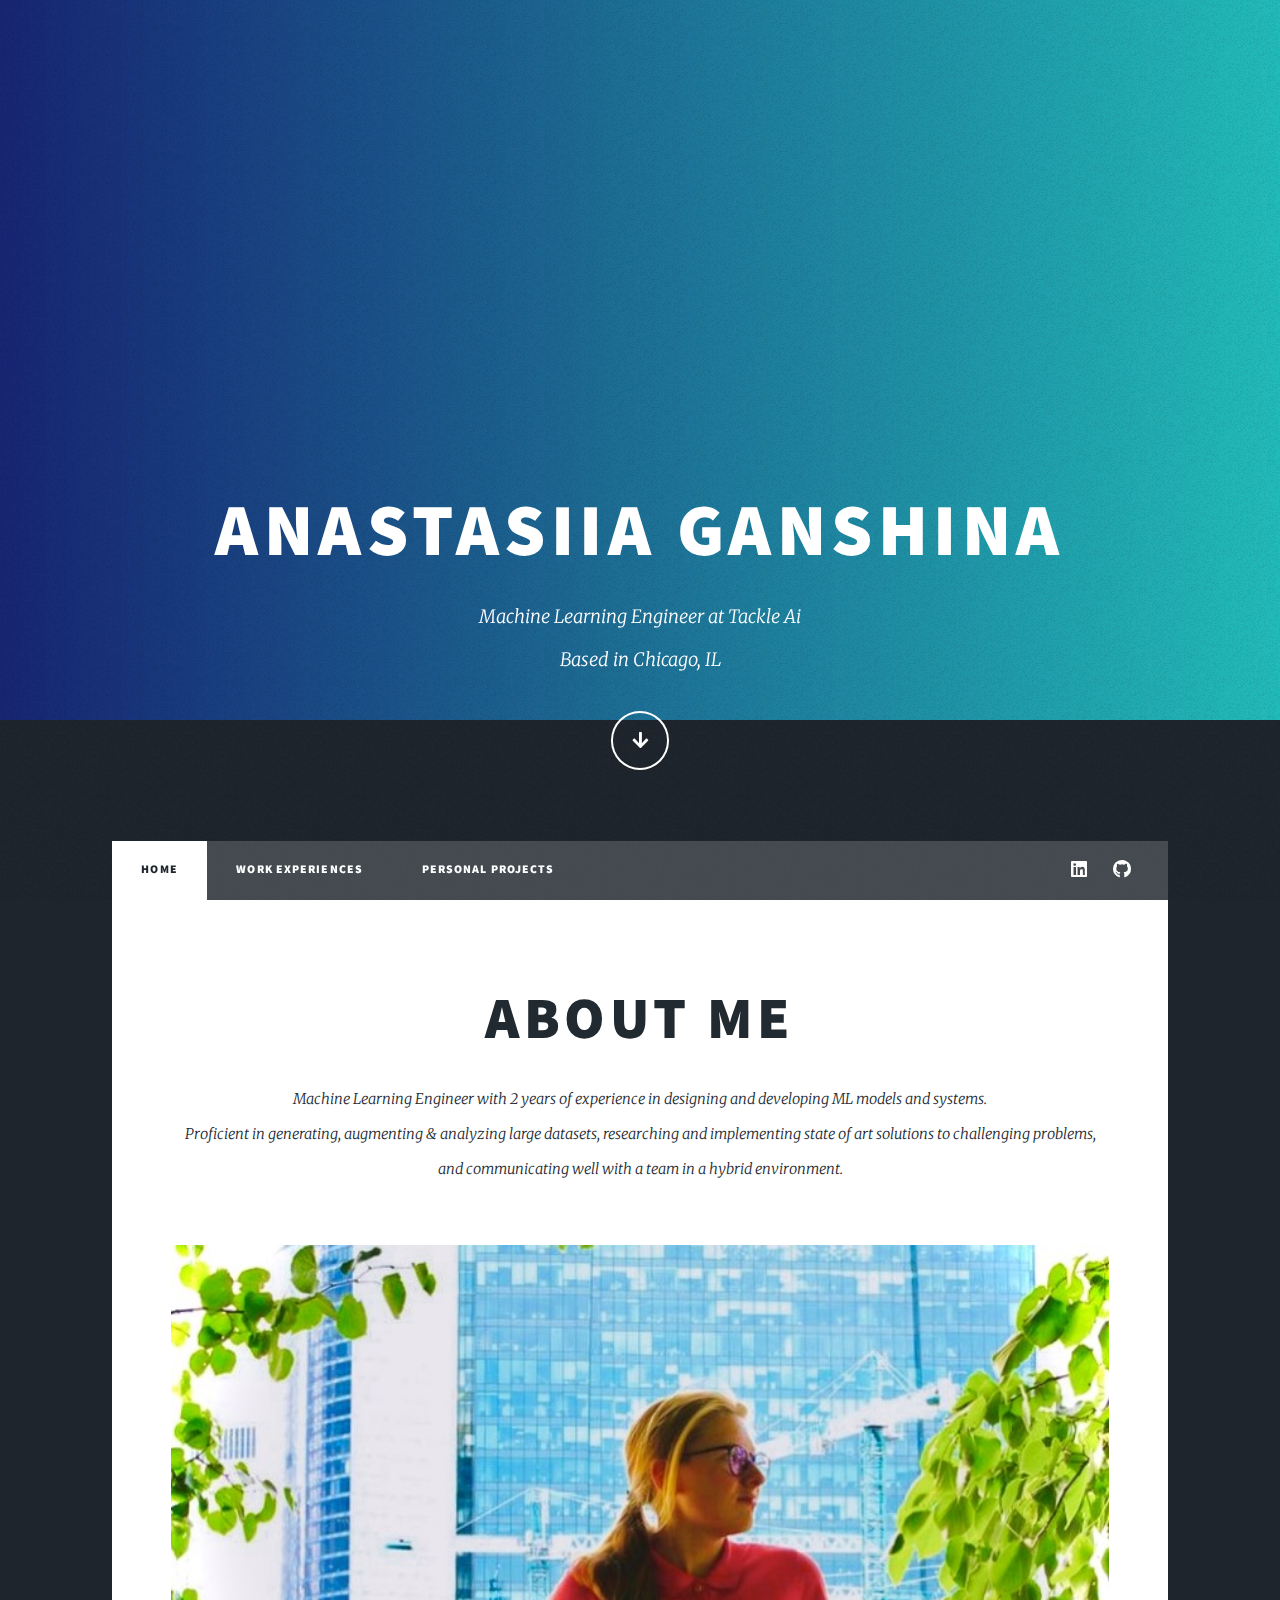
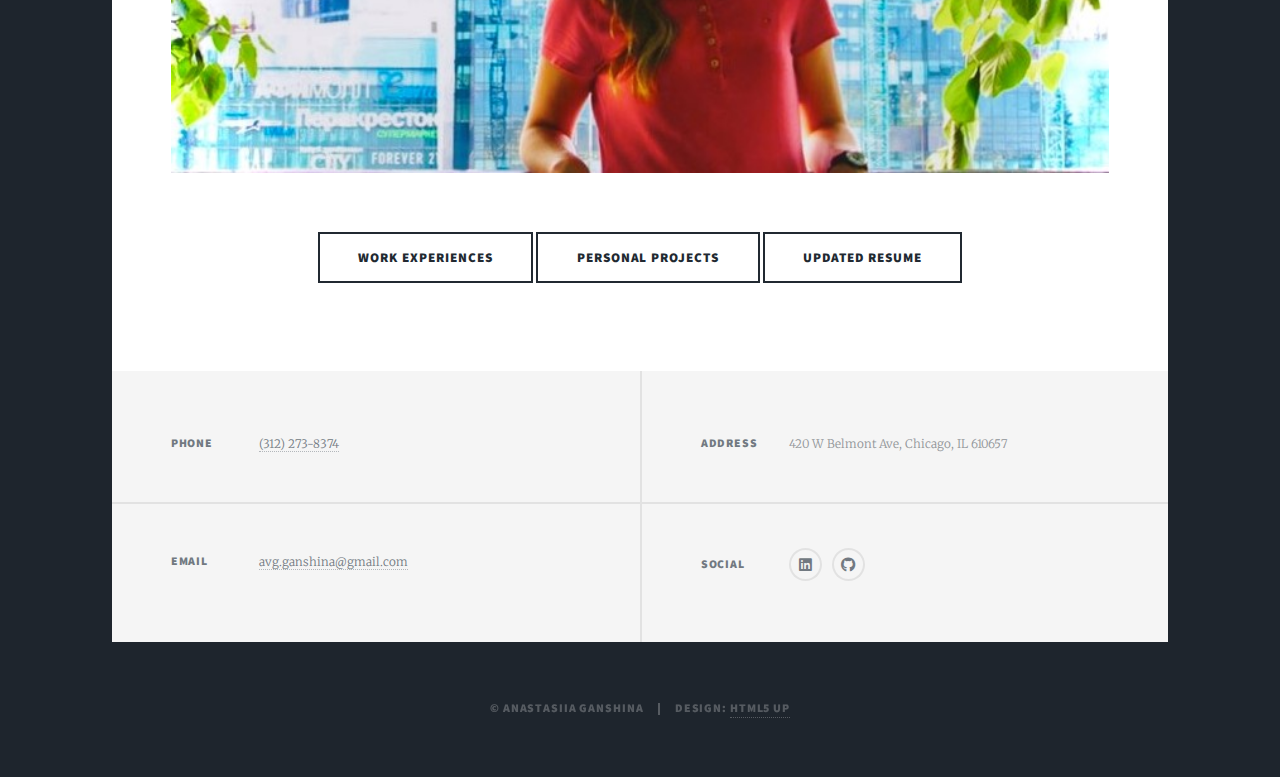
==== commit ab8c8783: "major remodeling" ====
--- a/index.html
+++ b/index.html
@@ -15,7 +15,8 @@
 				<!-- Intro -->
 					<div id="intro">
 						<h1>Anastasiia Ganshina</h1>
-						<p>Machine Learning Engineer at Tackle Ai</br> Computer Science and Data Science at Knox College</p>
+						<p>Machine Learning Engineer at Tackle Ai </br> Based in Chicago, IL </p>
+
 						
 							<ul class="actions">
 							<li><a href="#header" class="button icon solid solo fa-arrow-down scrolly">Continue</a></li>
@@ -31,9 +32,8 @@
 					<nav id="nav">
 						<ul class="links">
 							<li class="active"><a href="index.html">Home</a></li>
-							<li><a href="datascience.html">Machine Learning Projects</a></li>
-							<li><a href="researchwork.html">Research Related Work</a></li>
-							<li><a href="softwareengineering.html">Software Development</a></li>								
+							<li><a href="workexperiences.html">Work Experiences</a></li>
+							<li><a href="personalprojects.html">Personal Projects</a></li>								
 						</ul>
 						<ul class="icons">
 							<li><a href="https://www.linkedin.com/in/anastasiia-ganshina-69b8a2183/" class="icon brands fa-linkedin"><span class="label">LinkedIn</span></a></li>
@@ -48,133 +48,18 @@
 							<article class="post featured">
 								<header class="major">
 									<h2><a href="#">About me</a></h2>
-									<p>Machine Learning Engineer with 1+ years of experience in designing and developing ML models and systems.</br>
+									<p>Machine Learning Engineer with 2 years of experience in designing and developing ML models and systems.</br>
 									Proficient in generating, augmenting & analyzing large datasets, researching and implementing state of art solutions to challenging problems, and communicating well with a team in a hybrid environment.</p>
 								</header>
 								<a href="#" class="image main"><img src="images/main.jpg" alt="" /></a>
 								<ul class="actions special">
-									<li><a href="datascience.html" class="button large">Machine Learning Projects</a><a href="softwareengineering.html" class="button large">Software Development</a><a href="researchwork.html" class="button large">Research Related Work</a></li>
+									<li><a href="workexperiences.html" class="button large"> Work Experiences</a>
+										<a href="perosnalprojects.html" class="button large">Personal Projects</a>
+										<a href="https://docs.google.com/document/d/1c65MhsGPPt48YNNwINwCHeA_AoPwXarHtpQDDSLMcEk/edit?usp=sharing" class="button large">Updated Resume </a></li>
 								</ul>
 							</article>
 
-						<!-- Posts -->
-							<section class="posts">
-								<article>
-									<header>
-										<h2><a href="https://youtu.be/aEk3K0BgQRw">Machine Learning Engineer<br />
-										at Tackle Ai</a></h2>
-									</header>
-									<a href="https://youtu.be/aEk3K0BgQRw" class="image fit"><img src="images/tackleai.jpg" alt="" /></a>
-									<p> Being challenged with different tasks from labeling the data to developing cutting-edge AI models at 
-										Tackle allowed me to find my passion in Machine Learning. </p>
-									<ul class="actions special">
-										<li><a href="https://tackleai.com/" class="button">Go to Website</a></li>
-									</ul>
-								</article>
-
-								<article>
-									<header>
-										<h2><a href="https://www.knox.edu/offices/academic-affairs/center-for-teaching-and-learning/ctl-tutoring">Data Analyst<br />
-										at Knox College</a></h2>
-									</header>
-									<a href="https://www.knox.edu/offices/information-technology-services/help-desk" class="image fit"><img src="images/data.jpg" alt="" /></a>
-									<p>Being a Data Analyst exposed me to large amounts of data to infer useful insights and
-										provide tutors at Knox College with overall performance and feedback.</p>
-									<ul class="actions special">
-										<li><a href="https://www.knox.edu/offices/information-technology-services/help-desk" class="button">Go to Website</a></li>
-									</ul>
-								</article>
-								<article>
-									<header>
-										<h2><a href="https://www.knox.edu/offices/information-technology-services/help-desk">IT Support Specialist<br />
-										at Knox College</a></h2>
-									</header>
-									<a href="https://www.knox.edu/offices/information-technology-services/help-desk" class="image fit"><img src="images/helpdesk.jpg" alt="" /></a>
-									<p>Working at the Help Desk helped me learn how to communicate clearly about technology with people from different tech backgrounds and prioritize and complete the tasks with the team.</p>
-									<ul class="actions special">
-										<li><a href="https://www.knox.edu/offices/information-technology-services/help-desk" class="button">Go to Website</a></li>
-									</ul>
-								</article>
-
-								<article>
-									<header>
-										<h2><a href="https://www.knox.edu/offices/information-technology-services/help-desk">Co-Founder of Russian <br />
-										Diabetic Community</a></h2>
-									</header>
-									<a href="https://www.knox.edu/offices/information-technology-services/help-desk" class="image fit"><img src="images/dia.png" alt="" /></a>
-									<p>Building my own Start Up company and managing the teams exposed me to various business problems, such as marketing strateges, website and content creation.</p>
-									<ul class="actions special">
-										<li><a href="https://www.knox.edu/offices/information-technology-services/help-desk" class="button">Go to Website</a></li>
-									</ul>
-								</article>
-
-								<article>
-									<header>
-										<h2><a href="https://www.knox.edu/offices/student-development/campus-life/residence-life/resident-assistant-staff">Resident Assistant<br />
-										at Knox College</a></h2>
-									</header>
-									<a href="https://www.knox.edu/offices/student-development/campus-life/residence-life/resident-assistant-staff" class="image fit"><img src="images/Resident Assistant.jpg" alt="" /></a>
-									<p>Being an RA taught me how to develop friendly - professional relationships with a diverse group of students, work under stressful circumstances and manage my time.</p>
-									<ul class="actions special">
-										<li><a href="https://www.knox.edu/offices/student-development/campus-life/residence-life/resident-assistant-staff" class="button">Go to Website</a></li>
-									</ul>
-								</article>
-								<article>
-									<header>
-										<h2><a href="https://www.knox.edu/academics/majors-and-minors/computer-science/experiences-and-opportunities">Computer Science TA<br />
-										at Knox College</a></h2>
-									</header>
-									<a href="https://www.knox.edu/academics/majors-and-minors/computer-science/experiences-and-opportunities" class="image fit"><img src="images/code.jpg" alt="" /></a>
-									<p>Being a TA for an introductory CS class helped me develop deep connections with students interested in CS and make their experience plausible</p>
-									<ul class="actions special">
-										<li><a href="https://www.knox.edu/academics/majors-and-minors/computer-science/experiences-and-opportunities" class="button">Go to Website</a></li>
-									</ul>
-								</article>
-								<article>
-									<header>
-										<h2><a href="https://www.knox.edu/knoxtogether/health-and-wellness">COVID Testing Assistant<br />
-										at Knox College</a></h2>
-									</header>
-									<a href="https://www.knox.edu/offices/information-technology-services/help-desk" class="image fit"><img src="images/covid.jpg" alt="" /></a>
-									<p>Working along with Health Services to ensure that campus is a safe place for our students.</p>
-									<ul class="actions special">
-										<li><a href="https://www.knox.edu/knoxtogether/health-and-wellness" class="button">Go to Website</a></li>
-									</ul>
-								</article>
-								<article>
-									<header>
-										<h2><a href="https://www.dovetailrivetstitch.com/">STEAM Education Intern<br />
-										at Dovetail Rivet & Stitch</a></h2>
-									</header>
-									<a href="https://www.dovetailrivetstitch.com/" class="image fit"><img src="images/dras.jpg" alt="" /></a>
-									<p>Being an STEAM Education Intern helped me give back to the community and nurture interest in science in children aging from 10 to 12.</p>
-									<ul class="actions special">
-										<li><a href="https://www.dovetailrivetstitch.com/" class="button">Go to Website</a></li>
-									</ul>
-								</article>
-								<article>
-									<header>
-										<h2><a href="https://www.knox.edu/academics/majors-and-minors/physics/experiences-and-opportunities">Science Tech Assistant<br />
-										at Knox College</a></h2>
-									</header>
-									<a href="https://www.knox.edu/academics/majors-and-minors/physics/experiences-and-opportunities" class="image fit"><img src="images/techassist.jpg" alt="" /></a>
-									<p>Being a Science Technician Assistant exposed me to fixing different types of equipment from labs and helping students to develop their personal projects.</p>
-									<ul class="actions special">
-										<li><a href="https://www.knox.edu/academics/majors-and-minors/physics/experiences-and-opportunities" class="button">Go to Website</a></li>
-									</ul>
-								</article>
-								<article>
-									<header>
-										<h2><a href="https://www.knox.edu/offices/academic-affairs/center-for-teaching-and-learning/ctl-tutoring">Physics Tutor<br />
-										at Knox College</a></h2>
-									</header>
-									<a href="https://www.knox.edu/offices/academic-affairs/center-for-teaching-and-learning/ctl-tutoring" class="image fit"><img src="images/physics.jpg" alt="" /></a>
-									<p>Working as a Tutor helped me make sure that Physics students understand crucial physics concepts to see how fascinating the subject is.</p>
-									<ul class="actions special">
-										<li><a href="https://www.knox.edu/offices/academic-affairs/center-for-teaching-and-learning/ctl-tutoring" class="button">Go to Website</a></li>
-									</ul>
-								</article>
-							</section>				
+						
 					</div>
 
 					<footer id="footer">
@@ -192,7 +77,7 @@
 						<section class="split contact">
 							<section>
 								<h3>Address</h3>
-								<p>2 E South Street, Galesburg, IL 61401</p>
+								<p>420 W Belmont Ave, Chicago, IL 610657</p>
 							</section>
 							<section>
 								<h3>Social</h3>
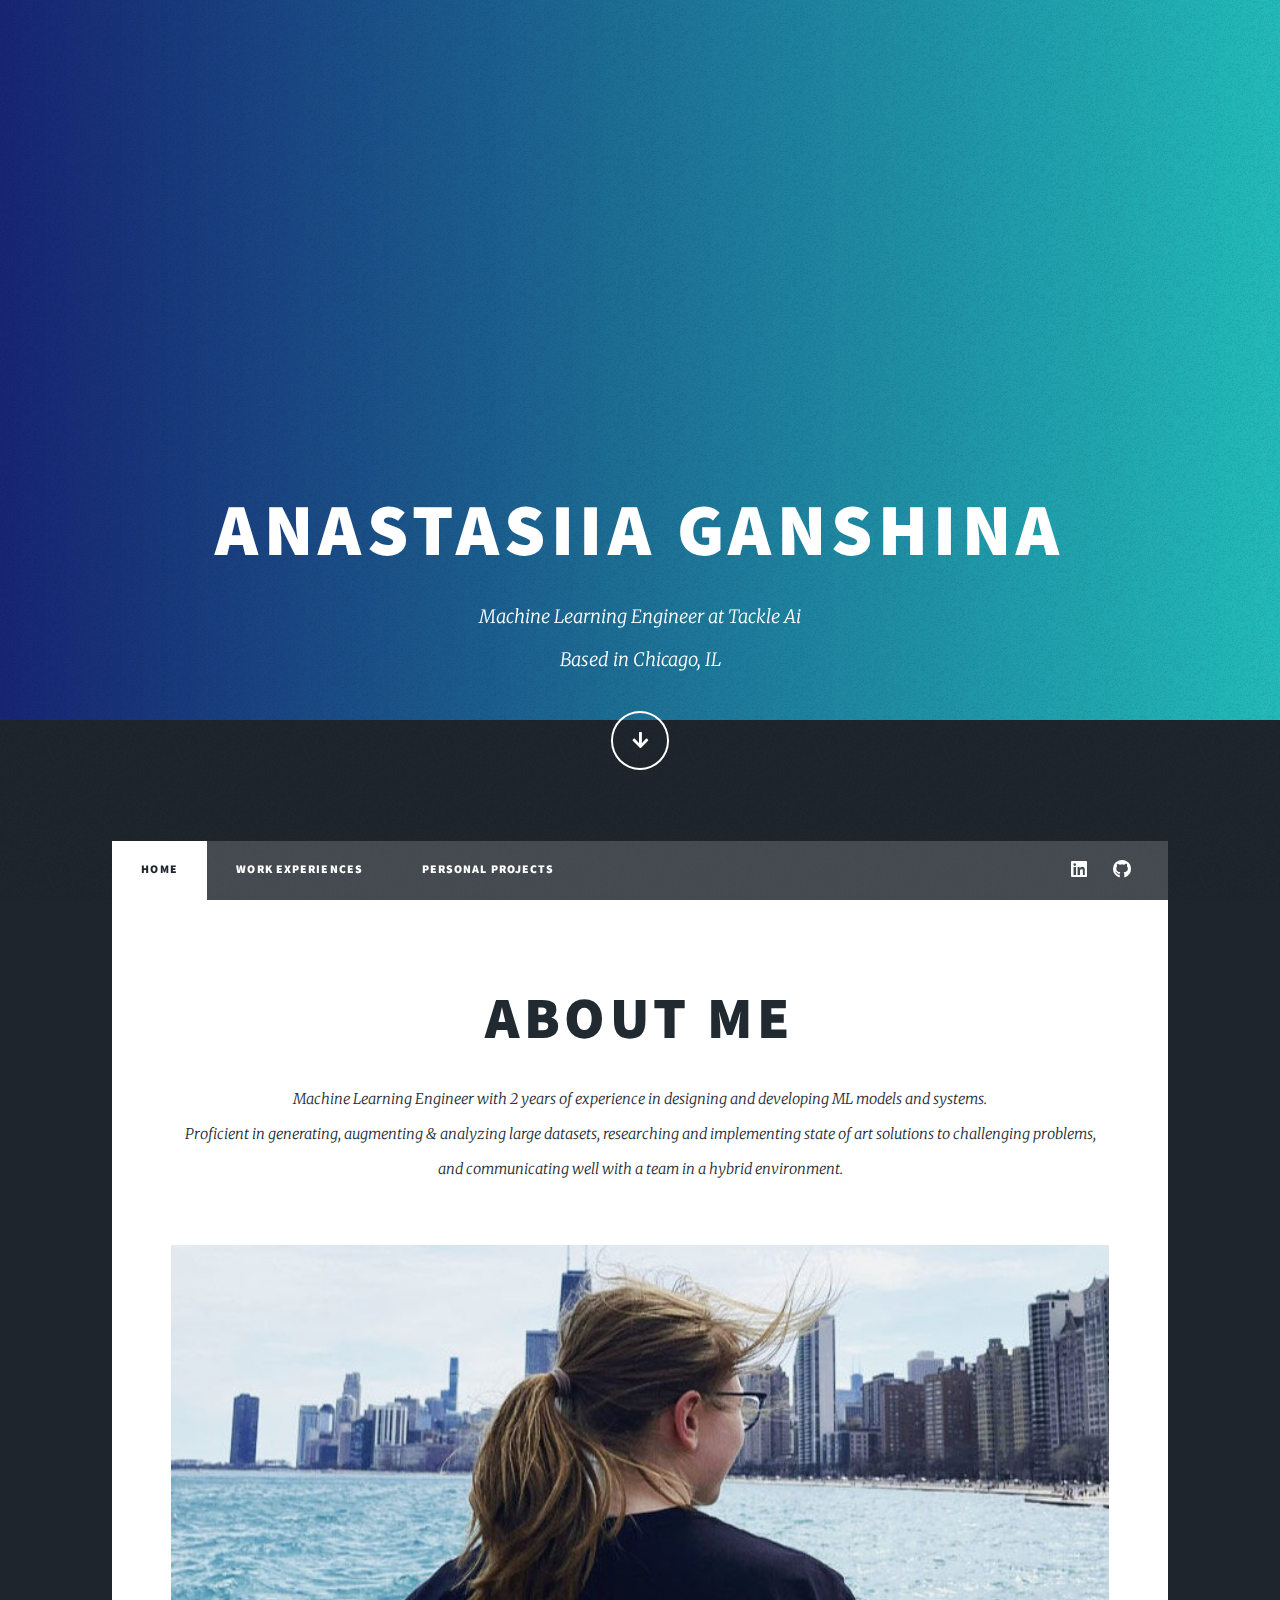
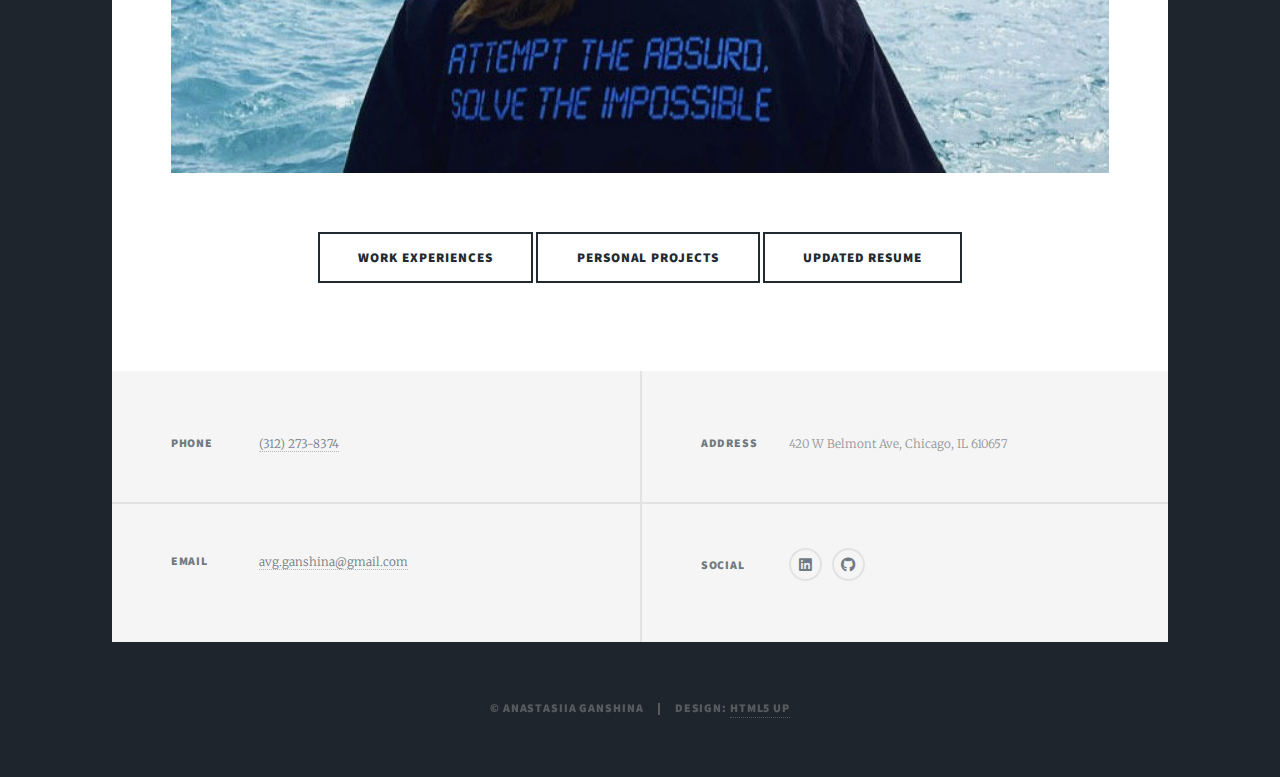
==== commit 6cd213ee: "added other projects" ====
--- a/index.html
+++ b/index.html
@@ -32,8 +32,8 @@
 					<nav id="nav">
 						<ul class="links">
 							<li class="active"><a href="index.html">Home</a></li>
-							<li><a href="workexperiences.html">Work Experiences</a></li>
-							<li><a href="personalprojects.html">Personal Projects</a></li>								
+							<li><a href="workexperience.html">Work Experiences</a></li>
+							<li><a href="peronalprojects.html">Personal Projects</a></li>								
 						</ul>
 						<ul class="icons">
 							<li><a href="https://www.linkedin.com/in/anastasiia-ganshina-69b8a2183/" class="icon brands fa-linkedin"><span class="label">LinkedIn</span></a></li>
@@ -51,10 +51,10 @@
 									<p>Machine Learning Engineer with 2 years of experience in designing and developing ML models and systems.</br>
 									Proficient in generating, augmenting & analyzing large datasets, researching and implementing state of art solutions to challenging problems, and communicating well with a team in a hybrid environment.</p>
 								</header>
-								<a href="#" class="image main"><img src="images/main.jpg" alt="" /></a>
+								<a href="#" class="image main"><img src="images/frontimg.jpg" alt="" /></a>
 								<ul class="actions special">
-									<li><a href="workexperiences.html" class="button large"> Work Experiences</a>
-										<a href="perosnalprojects.html" class="button large">Personal Projects</a>
+									<li><a href="workexperience.html" class="button large"> Work Experiences</a>
+										<a href="peronalprojects.html" class="button large">Personal Projects</a>
 										<a href="https://docs.google.com/document/d/1c65MhsGPPt48YNNwINwCHeA_AoPwXarHtpQDDSLMcEk/edit?usp=sharing" class="button large">Updated Resume </a></li>
 								</ul>
 							</article>
